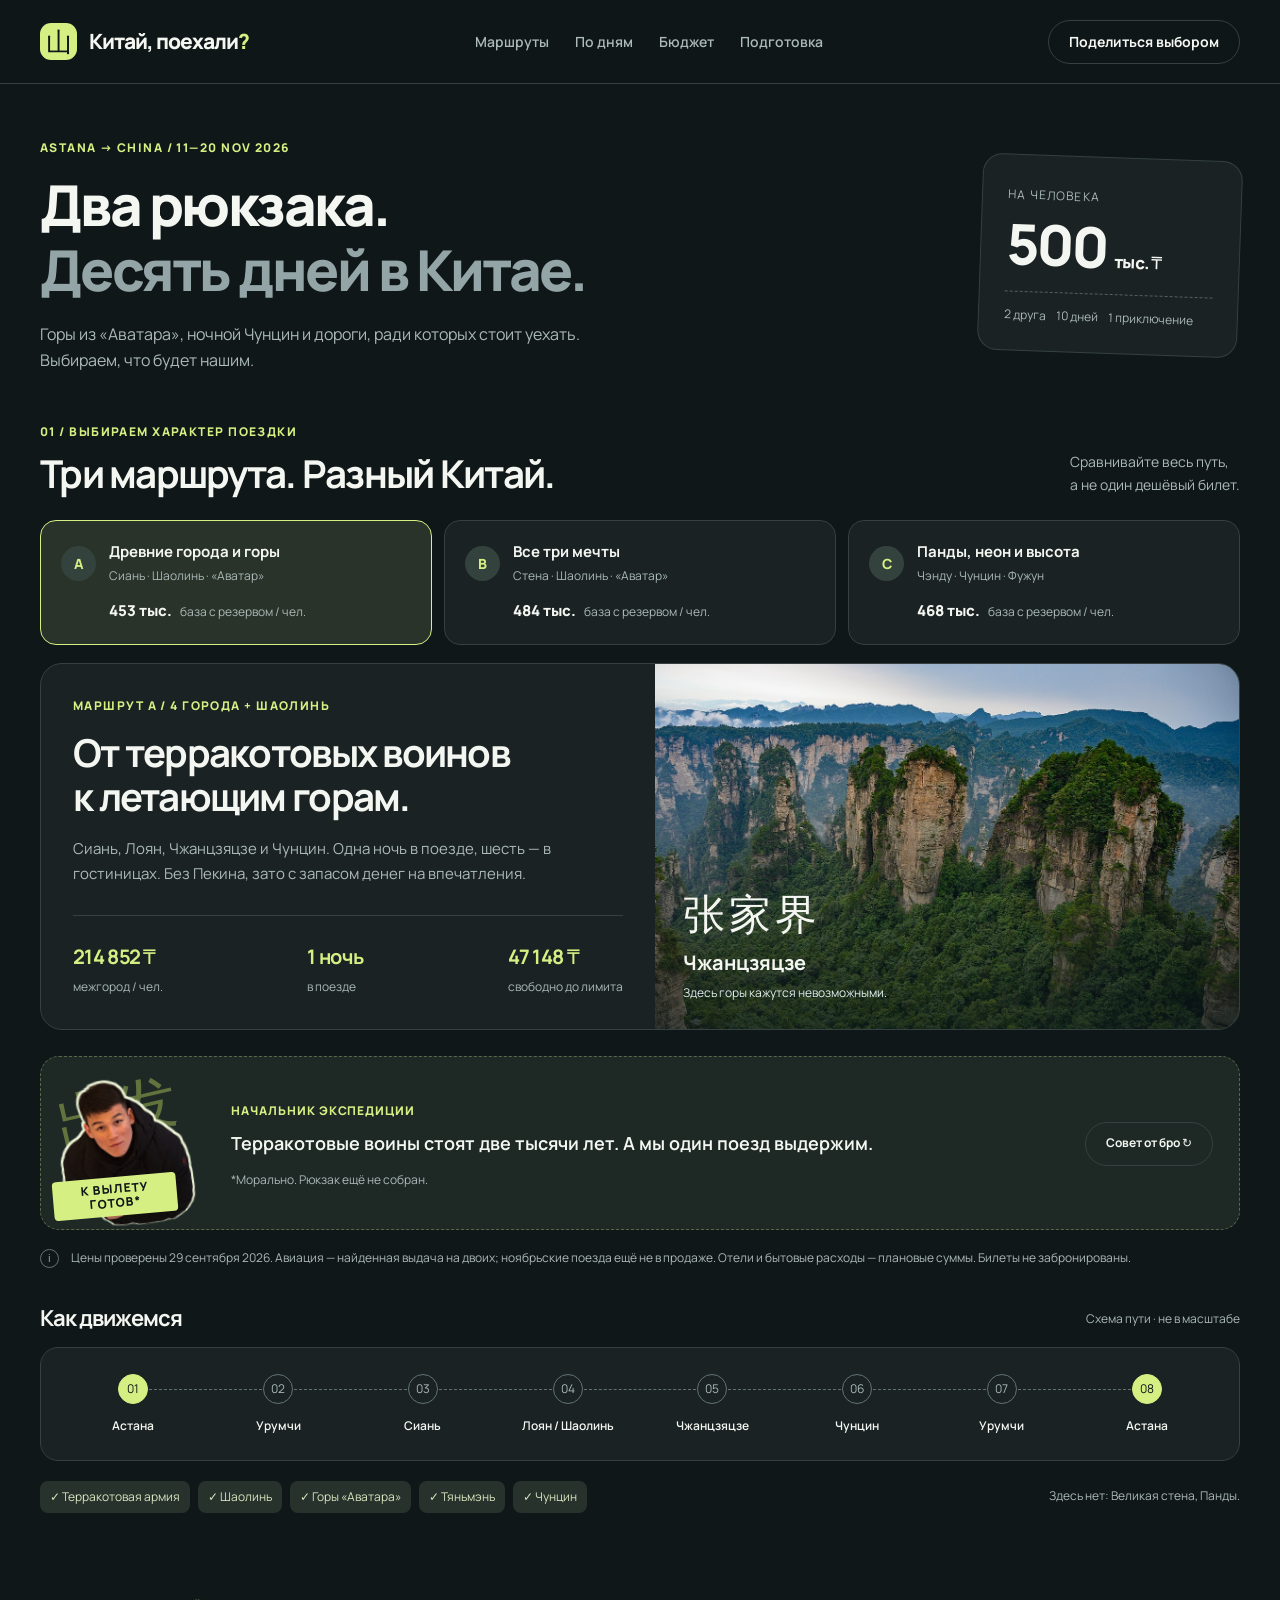
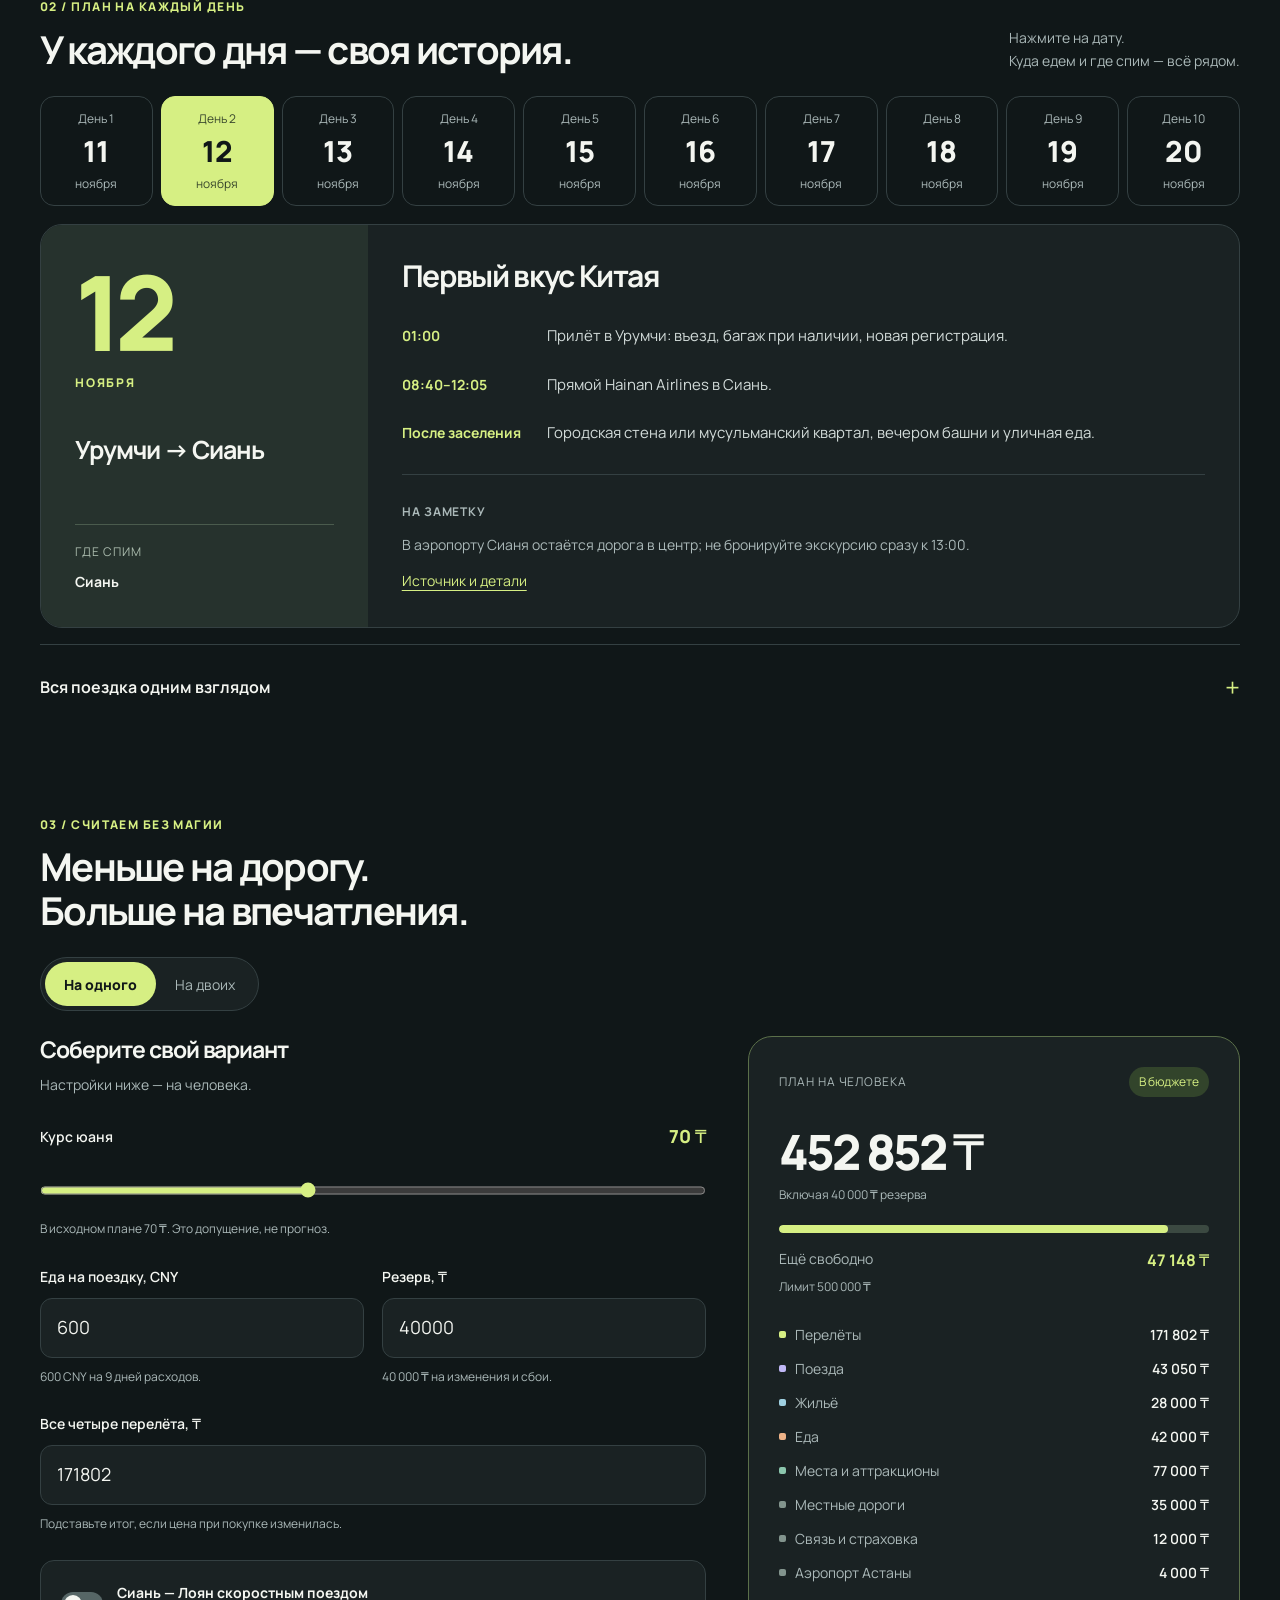
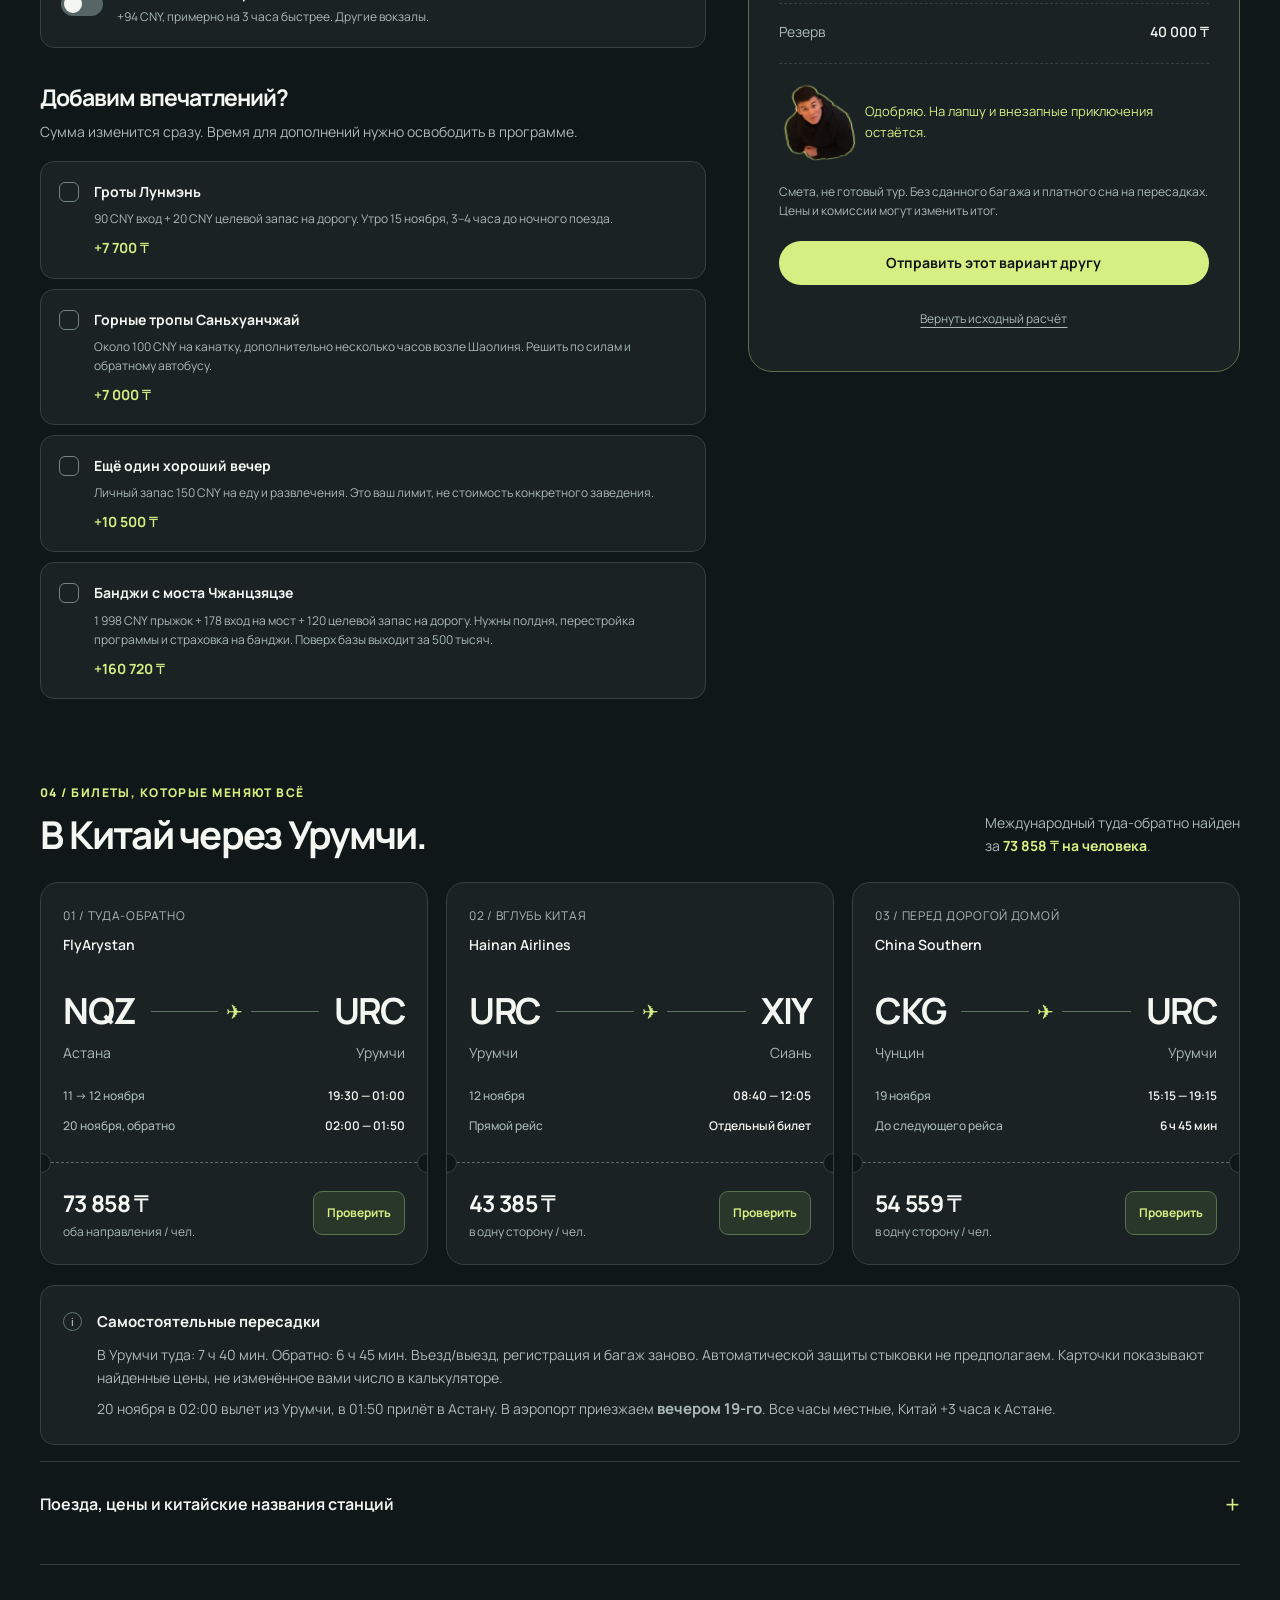
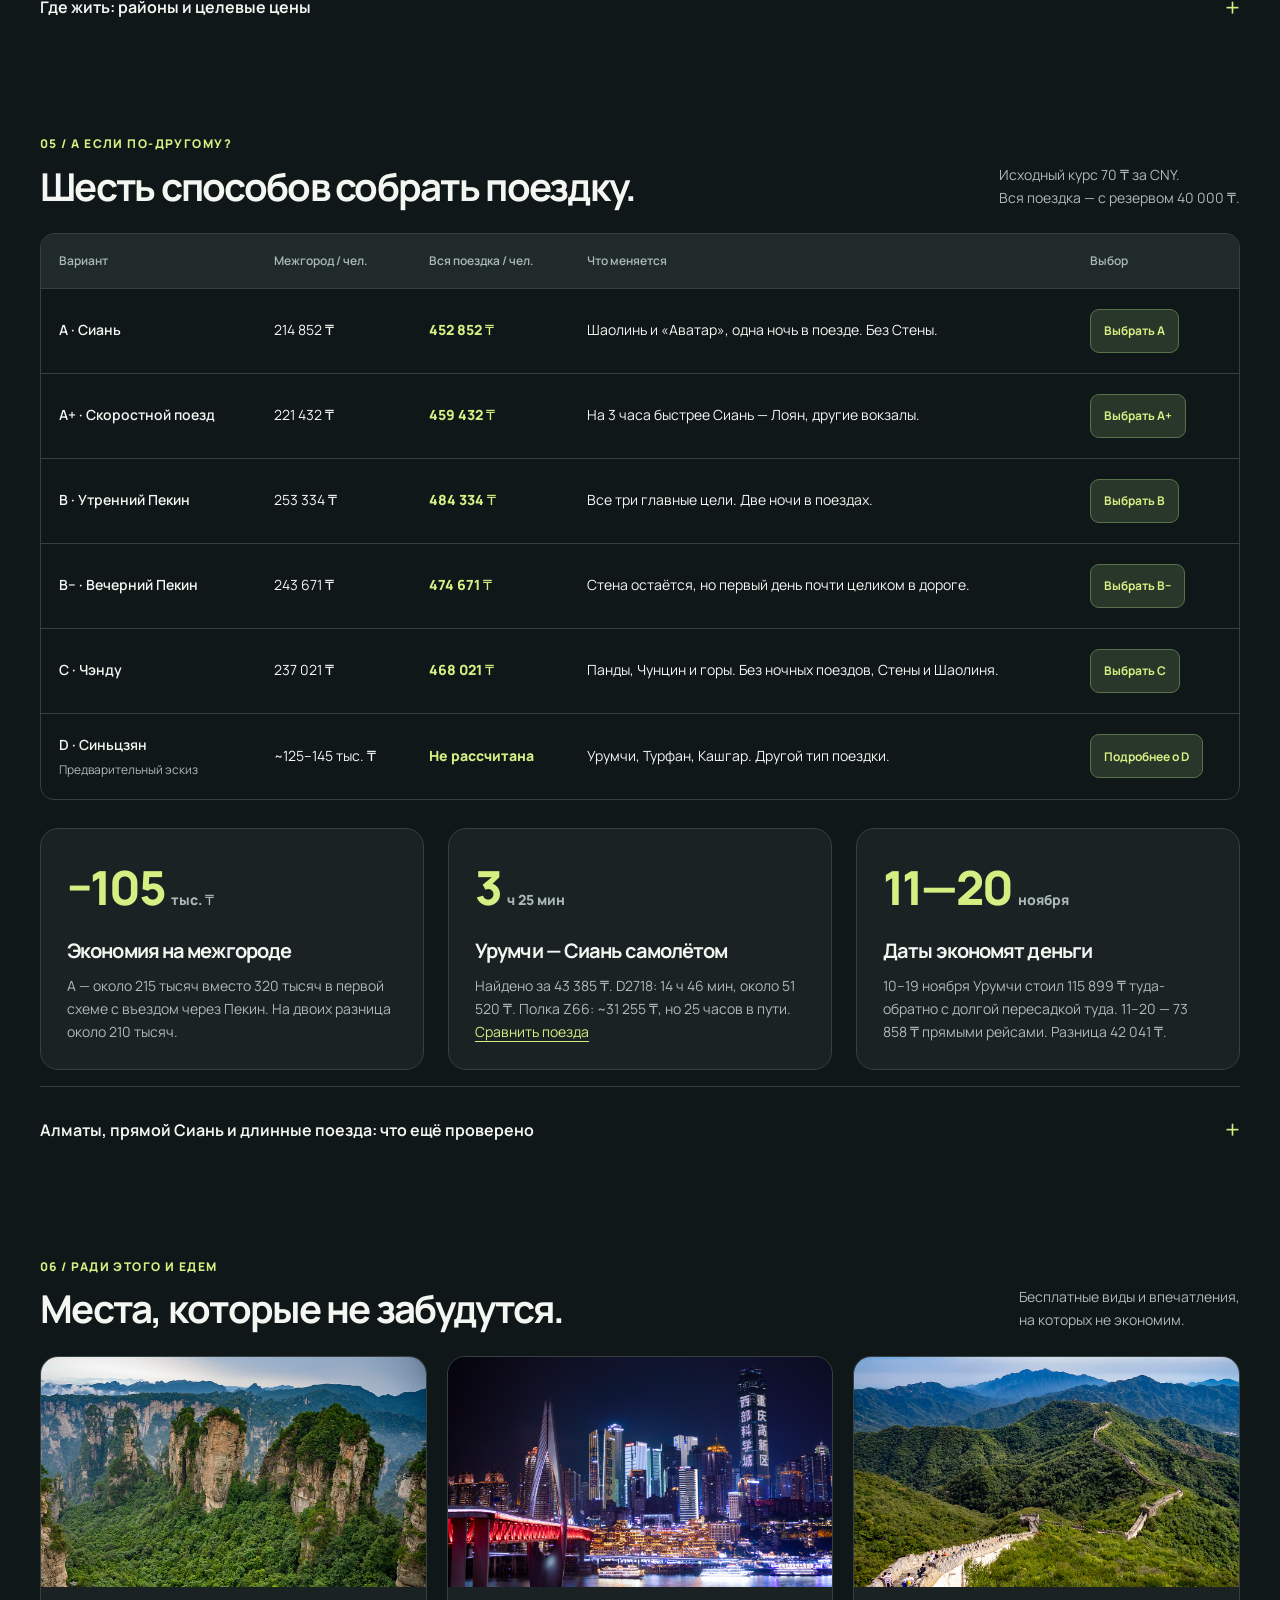
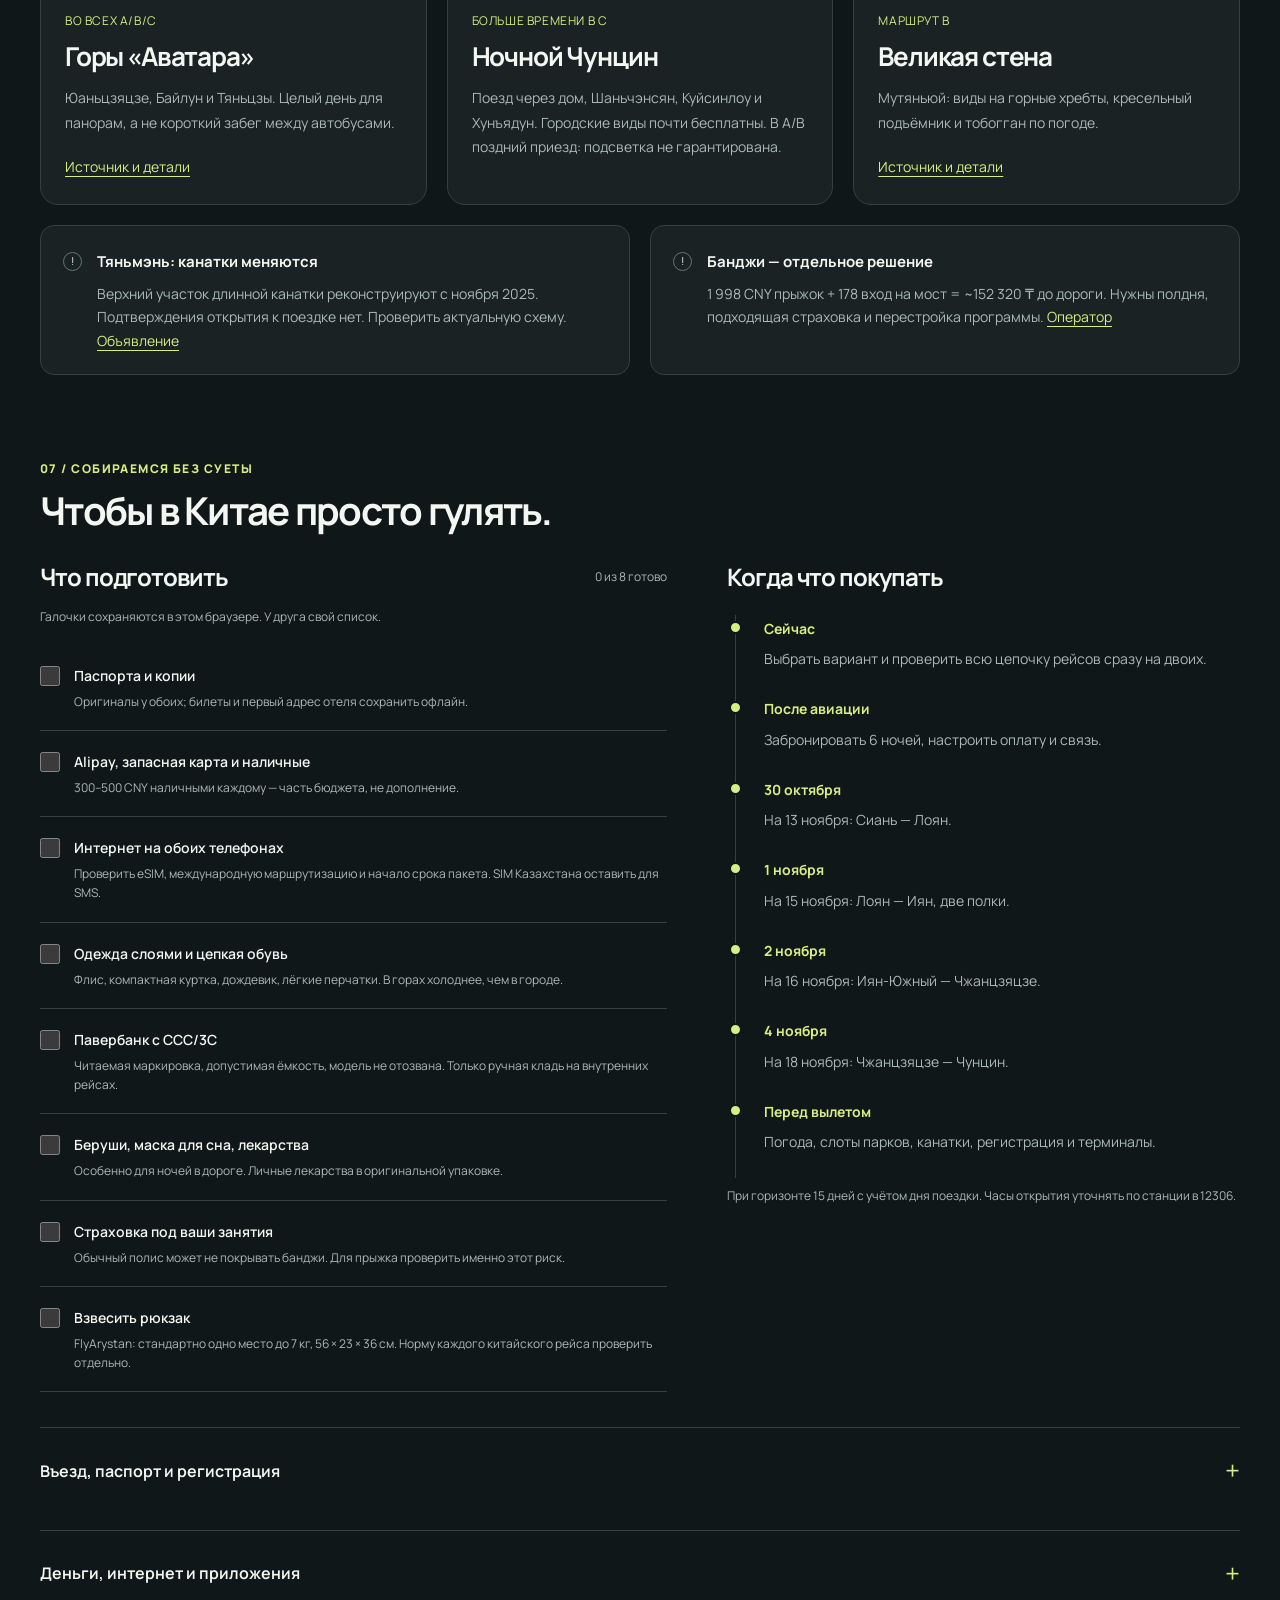
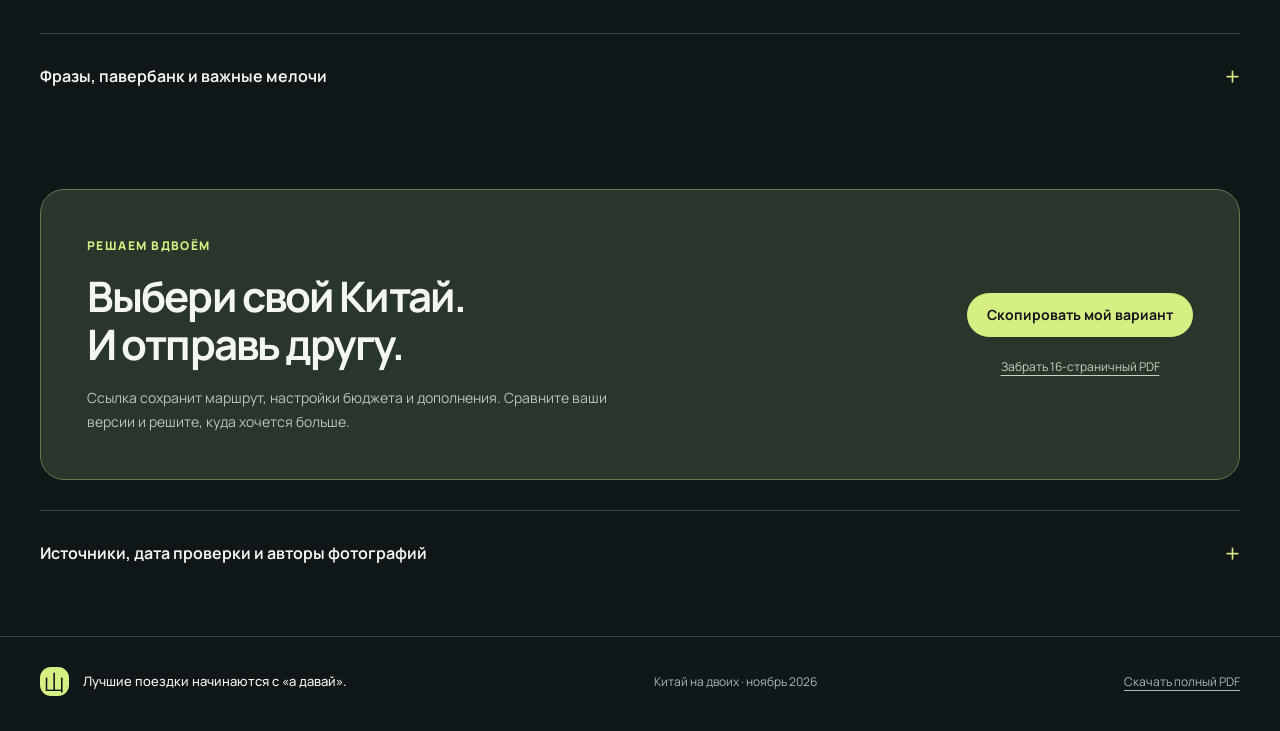
==== index.html @ c56372e2 "Build interactive China trip planner with budgets and travel companion" ====
<!doctype html>
<html lang="ru">
<head>
  <meta charset="UTF-8" />
  <meta name="viewport" content="width=device-width,initial-scale=1" />
  <meta name="theme-color" content="#101718" />
  <meta name="description" content="Китай на двоих из Астаны. Сравните маршруты на 11–20 ноября 2026: билеты, горы Аватара, Великая стена, Шаолинь, панды и честный бюджет." />
  <meta property="og:title" content="Китай, поехали? · 10 дней на двоих" />
  <meta property="og:description" content="Три маршрута, шесть способов сэкономить и один большой повод собрать рюкзак. Выбираем поездку вместе." />
  <meta property="og:type" content="website" />
  <link rel="icon" type="image/svg+xml" href="data:image/svg+xml,%3Csvg xmlns='http://www.w3.org/2000/svg' viewBox='0 0 64 64'%3E%3Crect width='64' height='64' rx='18' fill='%23101718'/%3E%3Cpath d='M12 47 27 18 36 34 42 24 54 47Z' fill='%23d6ef83'/%3E%3C/svg%3E" />
  <link rel="stylesheet" href="styles.css" />
  <title>Китай, поехали? · Наши 10 дней</title>
</head>
<body>
  <a href="#routes" class="skip-link">К выбору маршрута</a>
  <header class="topbar">
    <a class="brand" href="#top" aria-label="Китай, поехали — начало"><span class="brand-mark">山</span><span>Китай, поехали<span class="brand-dot">?</span></span></a>
    <nav aria-label="Разделы"><a href="#routes">Маршруты</a><a href="#days">По дням</a><a href="#budget">Бюджет</a><a href="#prepare">Подготовка</a></nav>
    <button class="button subtle" id="share-top" type="button">Поделиться выбором</button>
  </header>
  <main id="top">
    <section class="intro shell">
      <div><p class="eyebrow">ASTANA → CHINA / 11—20 NOV 2026</p><h1>Два рюкзака.<br/><span>Десять дней в Китае.</span></h1><p class="intro-copy">Горы из «Аватара», ночной Чунцин и дороги, ради которых стоит уехать. Выбираем, что будет нашим.</p></div>
      <div class="trip-stamp"><span>НА ЧЕЛОВЕКА</span><strong>500<span>тыс. ₸</span></strong><div><span>2 друга</span><span>10 дней</span><span>1 приключение</span></div></div>
    </section>
    <section class="shell routes-section" id="routes">
      <div class="section-heading"><div><p class="eyebrow">01 / ВЫБИРАЕМ ХАРАКТЕР ПОЕЗДКИ</p><h2>Три маршрута. Разный Китай.</h2></div><p>Сравнивайте весь путь,<br/>а не один дешёвый билет.</p></div>
      <div class="route-choices" role="group" aria-label="Выбор маршрута">
        <button class="route-choice selected" data-route="A" aria-pressed="true"><span class="route-letter">A</span><span class="route-label"><b>Древние города и горы</b><small>Сиань · Шаолинь · «Аватар»</small></span><span class="route-price">453 тыс.<small>база с резервом / чел.</small></span></button>
        <button class="route-choice" data-route="B" aria-pressed="false"><span class="route-letter">B</span><span class="route-label"><b>Все три мечты</b><small>Стена · Шаолинь · «Аватар»</small></span><span class="route-price">484 тыс.<small>база с резервом / чел.</small></span></button>
        <button class="route-choice" data-route="C" aria-pressed="false"><span class="route-letter">C</span><span class="route-label"><b>Панды, неон и высота</b><small>Чэнду · Чунцин · Фужун</small></span><span class="route-price">468 тыс.<small>база с резервом / чел.</small></span></button>
      </div>
      <div id="route-spotlight" class="route-spotlight"><div class="spotlight-copy"><p class="eyebrow">МАРШРУТ A / 4 ГОРОДА + ШАОЛИНЬ</p><h3>От терракотовых воинов<br/>к летающим горам.</h3><p>Сиань, Лоян, Чжанцзяцзе и Чунцин. Одна ночь в поезде, шесть — в гостиницах. Без Пекина, зато с запасом денег на впечатления.</p><div class="quick-stats"><span><b>215 тыс. ₸</b>весь межгород</span><span><b>1 ночь</b>в поезде</span><span><b>47 тыс. ₸</b>свободно до лимита</span></div></div><div class="spotlight-visual"><div class="photo-caption"><span>张家界</span><strong>Чжанцзяцзе</strong><small>Здесь горы кажутся невозможными.</small></div></div></div>
      <aside id="crew" class="expedition-crew" aria-label="Начальник экспедиции">
        <div class="crew-photo"><span class="crew-orbit" aria-hidden="true">出发</span><img src="assets/friend-sticker.png" alt="Наш друг — начальник экспедиции" width="1193" height="1293"><span class="crew-stamp">К ВЫЛЕТУ ГОТОВ*</span></div>
        <div class="crew-speech"><span class="crew-title">НАЧАЛЬНИК ЭКСПЕДИЦИИ</span><p id="crew-quote" aria-live="polite">Я просто спросил: «А давай в Китай?» Теперь у нас целая экспедиция.</p><span class="crew-footnote">*Морально. Рюкзак ещё не собран.</span></div>
        <button class="button subtle" id="crew-advice" type="button">Совет от бро ↻</button>
      </aside>
      <div class="source-note"><span class="note-symbol">i</span><p>Цены проверены 29 сентября 2026. Авиация — найденная выдача на двоих; ноябрьские поезда ещё не в продаже. Отели и бытовые расходы — плановые суммы. Билеты не забронированы.</p></div>
    </section>
    <div id="planner-content" class="shell"></div>
  </main>
  <footer class="shell footer"><div><span class="brand-mark">山</span><b>Лучшие поездки начинаются с «а давай».</b></div><p>Китай на двоих · ноябрь 2026</p><a href="assets/china-guide.pdf" download>Скачать полный PDF</a></footer>
  <div id="toast" class="toast" role="status" aria-live="polite"></div>
  <script type="module" src="app.js"></script>
</body>
</html>
---- styles.css ----
@import url('https://fonts.googleapis.com/css2?family=Manrope:wght@400;500;600;650;700;800&display=swap');
:root{--bg:#101718;--panel:#1a2223;--panel2:#202a2b;--line:#344042;--text:#f4f6f1;--muted:#abb9b9;--accent:#d6ef83;--purple:#c0b8f6;--blue:#9fd0e1;--orange:#eeb388;--red:#ffb2a6;--radius:22px;color-scheme:dark;font-family:Manrope,Arial,sans-serif;font-synthesis:none}
*{box-sizing:border-box}html{scroll-behavior:auto;scroll-padding-top:95px}body{margin:0;background:var(--bg);color:var(--text);font-size:16px;line-height:1.65}button,input,select{font:inherit}button,a{-webkit-tap-highlight-color:transparent}button{cursor:pointer}button:disabled{cursor:not-allowed}a{color:inherit;text-underline-offset:4px}button:focus-visible,a:focus-visible,input:focus-visible,summary:focus-visible{outline:3px solid var(--accent);outline-offset:5px}button{color:inherit}p,h1,h2,h3,h4{margin-top:0}h1,h2,h3,h4{line-height:1.15;letter-spacing:-.045em}h2{font-size:clamp(28px,3vw,42px);margin-bottom:0}h3{font-size:30px}h4{font-size:20px}p{margin-bottom:18px}.shell{max-width:1280px;margin:0 auto;padding-left:40px;padding-right:40px}.topbar{height:84px;position:sticky;top:0;z-index:20;border-bottom:1px solid var(--line);background:#101718eb;backdrop-filter:blur(20px);display:flex;align-items:center;justify-content:space-between;padding:0 40px;gap:24px}.brand{display:flex;align-items:center;gap:12px;font-size:21px;font-weight:800;letter-spacing:-1px;text-decoration:none;white-space:nowrap}.brand-mark{height:37px;width:37px;display:inline-flex;align-items:center;justify-content:center;background:var(--accent);border-radius:11px;color:var(--bg);font-size:26px;font-weight:700}.brand-dot{color:var(--accent)}.topbar nav{display:flex;gap:26px;font-size:14px;font-weight:600}.topbar nav a{text-decoration:none;color:var(--muted)}.topbar nav a:hover{color:var(--accent)}.button{display:inline-flex;align-items:center;justify-content:center;border:0;border-radius:99px;padding:11px 20px;font-weight:700;font-size:14px;line-height:1.4;background:var(--accent);color:var(--bg);text-decoration:none;min-height:44px;gap:8px}.button.subtle{border:1px solid var(--line);background:transparent;color:var(--text)}.button:hover{filter:brightness(1.1)}.button.subtle:hover{border-color:var(--muted)}.intro{display:flex;justify-content:space-between;gap:40px;align-items:center;padding-top:54px;padding-bottom:48px}.eyebrow{font-size:12px;font-weight:800;letter-spacing:.12em;line-height:1.7;color:var(--accent);margin-bottom:15px}h1{font-size:clamp(36px,4.4vw,59px);margin-bottom:18px;font-weight:800}h1 span{color:#94a5a7}.intro-copy{max-width:600px;color:var(--muted);margin-bottom:0;font-size:16px}.trip-stamp{width:260px;flex-shrink:0;padding:25px;border:1px solid var(--line);border-radius:20px;transform:rotate(2deg);background:var(--panel)}.trip-stamp>span{font-size:12px;letter-spacing:.1em;color:var(--muted)}.trip-stamp strong{font-size:56px;font-weight:800;display:block;line-height:1.35;letter-spacing:-3px}.trip-stamp strong span{font-size:17px;letter-spacing:-.5px;margin-left:8px}.trip-stamp>div{border-top:1px dashed #536062;display:flex;gap:10px;padding-top:13px;margin-top:9px;flex-wrap:wrap;font-size:12px;color:var(--muted)}.section-heading{display:flex;justify-content:space-between;align-items:end;gap:25px;margin-bottom:24px}.section-heading>p{color:var(--muted);font-size:14px;max-width:370px;margin-bottom:0}.section-heading .eyebrow{margin-bottom:10px}.route-choices{display:grid;grid-template-columns:repeat(3,1fr);gap:12px;margin-bottom:18px}.route-choice{padding:20px;background:var(--panel);border:1px solid var(--line);border-radius:16px;display:flex;align-items:center;gap:13px;text-align:left;transition:border-color .2s,background .2s,transform .2s}.route-choice:hover{border-color:#839c7a;transform:translateY(-2px)}.route-choice.selected{border-color:var(--accent);background:#293329}.route-letter{display:flex;height:35px;width:35px;justify-content:center;align-items:center;border-radius:50%;background:#34423d;color:var(--accent);font-size:14px;font-weight:800;flex-shrink:0}.route-label{flex:1;min-width:0}.route-label b{font-size:14px;display:block;line-height:1.4}.route-label small{font-size:12px;display:block;color:var(--muted);margin-top:4px}.route-price{font-size:15px;font-weight:800;white-space:nowrap}.route-price small{display:block;color:var(--muted);font-weight:400;font-size:10px;letter-spacing:0}.route-spotlight{display:grid;grid-template-columns:1.05fr 1fr;border:1px solid var(--line);border-radius:var(--radius);overflow:hidden;background:var(--panel)}.spotlight-copy{padding:32px}.spotlight-copy h3{font-size:clamp(27px,3vw,40px);margin-bottom:18px}.spotlight-copy>p:not(.eyebrow){color:var(--muted);max-width:570px;font-size:15px}.quick-stats{display:flex;justify-content:space-between;gap:16px;border-top:1px solid var(--line);padding-top:24px;margin-top:28px}.quick-stats span{font-size:12px;color:var(--muted)}.quick-stats b{font-size:20px;display:block;letter-spacing:-.7px;margin-bottom:4px;color:var(--accent)}.spotlight-visual{min-height:300px;position:relative;background:linear-gradient(125deg,#3a5555,#405450)}.spotlight-visual img{width:100%;height:100%;position:absolute;object-fit:cover}.spotlight-visual:after{content:"";position:absolute;inset:0;background:linear-gradient(0deg,#0d191bbd,transparent 80%)}.photo-caption{position:absolute;bottom:26px;left:28px;z-index:1;display:flex;flex-direction:column}.photo-caption>span{font-family:serif;font-size:42px;line-height:1.1;letter-spacing:.1em}.photo-caption strong{margin-top:8px;font-size:20px}.photo-caption small{color:#e1eeed;font-size:12px;margin-top:4px}.source-note{display:flex;gap:12px;align-items:flex-start;margin:18px 0 0;color:var(--muted);font-size:12px;line-height:1.65}.source-note p{margin:0}.note-symbol{border:1px solid #617575;border-radius:50%;height:19px;width:19px;display:flex;justify-content:center;align-items:center;flex-shrink:0;font-size:11px;margin-top:1px}.footer{margin-top:70px;padding-top:30px;padding-bottom:35px;border-top:1px solid var(--line);display:flex;align-items:center;gap:20px;justify-content:space-between;font-size:12px;color:var(--muted)}.footer>div{display:flex;align-items:center;gap:14px}.footer .brand-mark{width:29px;height:29px;font-size:21px}.footer p{margin:0}.footer b{font-size:13px;font-weight:500;color:var(--text)}.skip-link{position:absolute;top:-100px;left:15px;z-index:100;padding:10px 20px;background:var(--accent);color:var(--bg)}.skip-link:focus{top:12px}.toast{position:fixed;left:50%;bottom:24px;transform:translate(-50%,20px);background:var(--accent);color:var(--bg);padding:13px 23px;border-radius:14px;font-size:14px;z-index:80;opacity:0;pointer-events:none;transition:.2s}.toast.visible{opacity:1;transform:translate(-50%,0)}
@media(min-width:1200px){.route-choice{flex-wrap:wrap}.route-label{min-width:200px}.route-price{margin-left:48px;display:flex;gap:8px;align-items:baseline}.route-price small{font-size:12px}}@media(max-width:1100px){.topbar{padding:0 24px}.topbar nav{gap:18px}.shell{padding-left:24px;padding-right:24px}.route-choices{grid-template-columns:1fr}.route-price small{font-size:12px}.trip-stamp{width:230px}.intro{padding-top:40px}.spotlight-copy{padding:26px}.quick-stats{flex-wrap:wrap}.quick-stats b{font-size:19px}}
@media(max-width:720px){.topbar{height:68px;padding:0 18px}.brand{font-size:19px;gap:9px}.brand-mark{height:31px;width:31px;font-size:23px}.topbar nav{display:none}.topbar>.button{font-size:12px;padding:10px 12px}.shell{padding-left:18px;padding-right:18px}.intro{padding-top:30px;padding-bottom:30px;gap:20px;display:block}.intro h1{font-size:39px}.intro-copy{font-size:15px}.trip-stamp{transform:none;width:100%;padding:14px 18px;margin-top:22px;display:flex;align-items:center;justify-content:space-between;gap:10px}.trip-stamp>span{max-width:68px;font-size:10px}.trip-stamp strong{font-size:32px;letter-spacing:-1.5px;white-space:nowrap}.trip-stamp strong span{font-size:14px}.trip-stamp>div{border:none;padding:0;margin:0;flex-direction:column;font-size:11px;line-height:1.3;gap:3px}.section-heading{display:block}.section-heading>p{margin-top:12px}.section-heading h2{font-size:30px}.route-choice{padding:16px 14px;gap:10px}.route-label b{font-size:14px}.route-label small{font-size:11px}.route-price{font-size:14px}.route-price small{font-size:10px}.route-spotlight{grid-template-columns:1fr}.spotlight-copy{padding:24px}.spotlight-visual{min-height:270px;order:-1}.quick-stats{gap:12px}.quick-stats b{font-size:19px}.quick-stats span{font-size:11px}.footer{display:block}.footer>div{margin-bottom:18px}.footer p{margin-bottom:14px}.source-note{font-size:12px}.eyebrow{font-size:11px}.toast{width:calc(100% - 36px);text-align:center}}
@media(prefers-reduced-motion:reduce){*,*:before,*:after{scroll-behavior:auto!important;transition:none!important;animation:none!important}}
.block{margin-top:84px;scroll-margin-top:100px}.minor-heading{display:flex;align-items:center;justify-content:space-between;gap:16px;margin-bottom:16px}.minor-heading h3{font-size:22px;margin:0}.meta,.input-help{font-size:12px;line-height:1.65;color:var(--muted)}.muted{color:var(--muted)}.accent{color:var(--accent)}.text-link{color:var(--accent);font-size:14px}.negative{color:var(--red)!important}.journey-section{margin-top:38px}.journey{display:grid;grid-template-columns:repeat(8,minmax(0,1fr));gap:0;padding:26px 20px;background:var(--panel);border:1px solid var(--line);border-radius:18px}.journey-stop{position:relative;display:flex;flex-direction:column;gap:13px;align-items:center;text-align:center;z-index:1}.journey-stop>span{display:flex;height:30px;width:30px;justify-content:center;align-items:center;border:1px solid #627378;border-radius:50%;background:var(--panel);font-size:12px;color:var(--muted)}.journey-stop:not(:last-child):after{content:"";position:absolute;left:calc(50% + 16px);right:calc(-50% + 16px);height:1px;border-top:1px dashed #5f7375;top:15px;z-index:-1}.journey-stop b{font-size:12px;font-weight:600;line-height:1.45;max-width:120px}.journey-stop.endpoint>span{background:var(--accent);color:var(--bg);border-color:var(--accent)}.inclusions{display:flex;align-items:start;justify-content:space-between;gap:24px;margin-top:20px}.inclusions>div{display:flex;flex-wrap:wrap;gap:8px}.included{padding:6px 10px;background:#26322b;color:#d8e5c0;font-size:12px;border-radius:8px}.inclusions p{color:var(--muted);font-size:12px;margin:5px 0 0;text-align:right;max-width:220px}.day-tabs{display:grid;grid-template-columns:repeat(10,1fr);gap:8px;margin-bottom:18px}.day-tab{border:1px solid var(--line);background:transparent;border-radius:14px;padding:12px 5px;text-align:center;min-width:0}.day-tab span,.day-tab small{display:block;color:var(--muted);font-size:12px}.day-tab b{font-size:29px;font-weight:800;line-height:1.55}.day-tab:hover{background:var(--panel)}.day-tab.active{background:var(--accent);color:var(--bg);border-color:var(--accent)}.day-tab.active span,.day-tab.active small{color:#3a482d}.day-panel{display:grid;grid-template-columns:.75fr 2fr;background:var(--panel);border:1px solid var(--line);border-radius:var(--radius);overflow:hidden}.day-heading{padding:34px;background:#26322d;display:flex;flex-direction:column;justify-content:space-between;align-items:start}.day-big{font-size:104px;line-height:1;font-weight:800;color:var(--accent);letter-spacing:-7px}.day-big small{font-size:12px;letter-spacing:.15em;display:block;margin-top:14px}.day-city{font-size:25px;line-height:1.25;letter-spacing:-1px;margin:30px 0 45px;max-width:230px;font-weight:700}.night-label{border-top:1px solid #4a5b4d;padding-top:17px;width:100%}.night-label span{display:block;font-size:12px;letter-spacing:.08em;color:#a9baac}.night-label b{font-size:14px;display:block;margin-top:8px}.day-story{padding:34px}.day-story h3{font-size:30px;margin-bottom:30px}.day-steps>div{display:grid;grid-template-columns:125px 1fr;gap:20px;position:relative;padding-bottom:24px}.day-steps>div:last-child{padding-bottom:0}.day-steps>div>span{font-size:14px;font-weight:700;color:var(--accent)}.day-steps p{font-size:15px;margin-bottom:0;color:#d2dbd9}.day-tip{border-top:1px solid var(--line);margin-top:28px;padding-top:22px}.day-tip>b{font-size:12px;text-transform:uppercase;letter-spacing:.08em;color:var(--muted)}.day-tip p{font-size:14px;color:var(--muted);margin:10px 0}.accordion{border-top:1px solid var(--line);margin-top:16px}.accordion>summary{list-style:none;cursor:pointer;font-size:16px;font-weight:650;display:flex;align-items:center;justify-content:space-between;gap:24px;padding:24px 0;line-height:1.45}.accordion>summary::-webkit-details-marker{display:none}.plus{font-size:26px;color:var(--accent);font-weight:400}.accordion[open]>summary .plus{transform:rotate(45deg)}.accordion .details-body{padding:4px 0 24px;color:var(--muted);font-size:14px}.details-body p{font-size:14px}.details-body b{color:var(--text)}.details-body h4{margin-top:22px;color:var(--text)}.compact-day{display:grid;grid-template-columns:75px 1fr 170px;gap:22px;width:100%;text-align:left;background:transparent;border:0;border-top:1px solid var(--line);padding:18px 12px;font-size:14px}.compact-day:hover{background:var(--panel)}.compact-day>span{color:var(--accent)}.compact-day>b{font-weight:600}.compact-day>small{font-size:12px;color:var(--muted);text-align:right}.segmented{display:flex;width:max-content;border:1px solid var(--line);background:var(--panel);border-radius:99px;padding:4px;margin-bottom:25px}.segmented button{border:none;background:transparent;color:var(--muted);font-size:14px;padding:10px 19px;border-radius:99px;min-height:44px}.segmented button.active{color:var(--bg);background:var(--accent);font-weight:800}.budget-layout{display:grid;grid-template-columns:1.15fr .85fr;gap:42px;align-items:start}.budget-editor h3{font-size:23px;margin-bottom:10px}.budget-editor>.muted,.budget-editor .muted{font-size:14px}.control-group{margin:26px 0}.control-group label,.control-pair label{display:flex;justify-content:space-between;align-items:center;font-size:14px;font-weight:600;margin-bottom:10px;gap:10px}.control-group output{color:var(--accent);font-weight:800;font-size:18px}.control-group input[type=range]{width:100%;accent-color:var(--accent);margin:16px 0 0;height:25px;cursor:pointer}.control-group input[type=number],.control-pair input[type=number]{display:block;width:100%;background:var(--panel);border:1px solid var(--line);color:var(--text);border-radius:12px;padding:14px 16px;font-size:18px;min-height:52px}.control-pair{display:grid;grid-template-columns:1fr 1fr;gap:18px}.input-help{margin:9px 0 0}.switch-option{display:flex;align-items:center;gap:14px;padding:20px;background:var(--panel);border:1px solid var(--line);border-radius:14px;position:relative;cursor:pointer}.switch-option input{position:absolute;opacity:0;width:40px;height:24px;left:20px;top:25px}.switch-art{height:24px;width:42px;background:#566666;border-radius:20px;flex-shrink:0;position:relative}.switch-art:before{content:"";width:18px;height:18px;position:absolute;top:3px;left:3px;background:var(--text);border-radius:50%;transition:transform .2s}.switch-option input:checked+.switch-art{background:var(--accent)}.switch-option input:checked+.switch-art:before{transform:translateX(18px);background:var(--bg)}.switch-option input:focus-visible+.switch-art{outline:3px solid var(--accent);outline-offset:4px}.switch-option b{font-size:14px;display:block}.switch-option small{font-size:12px;color:var(--muted);display:block;margin-top:4px;line-height:1.55}.quiet-note{border-left:2px solid var(--accent);padding:10px 18px;color:var(--muted);font-size:14px;background:var(--panel)}.extras-heading{margin-top:36px}.extras-heading p{font-size:14px;color:var(--muted)}.extras{display:grid;gap:10px}.extra-option{position:relative;display:grid;grid-template-columns:22px 1fr;gap:8px 13px;border:1px solid var(--line);background:var(--panel);border-radius:14px;padding:18px;cursor:pointer}.extra-option input{position:absolute;opacity:0;height:22px;width:22px;top:18px;left:18px}.extra-check{height:20px;width:20px;border:1px solid #748583;border-radius:6px;display:flex;align-items:center;justify-content:center;font-size:14px;flex-shrink:0;margin-top:2px}.extra-option.checked{border-color:#8da659}.extra-option.checked .extra-check{background:var(--accent);border-color:var(--accent);color:var(--bg)}.extra-option.checked .extra-check:after{content:'✓';font-weight:800}.extra-option input:focus-visible+.extra-check{outline:3px solid var(--accent);outline-offset:4px}.extra-option b{font-size:14px;display:block}.extra-option small{font-size:12px;color:var(--muted);display:block;margin-top:6px;line-height:1.6}.extra-option>strong{grid-column:2;font-size:14px;color:var(--accent)}.budget-result{padding:30px;background:var(--panel);border:1px solid #5b704a;border-radius:24px;position:sticky;top:105px}.budget-result-top{display:flex;align-items:center;justify-content:space-between;gap:12px}.budget-result-top>span:first-child{font-size:12px;letter-spacing:.08em;color:var(--muted)}.budget-badge{font-size:12px;border-radius:99px;padding:5px 10px;background:#32442b;color:var(--accent);white-space:nowrap}.budget-badge.over{background:#4f2c27;color:var(--red)}.budget-total{font-size:clamp(32px,3.8vw,51px);letter-spacing:-2.5px;line-height:1.35;font-weight:800;margin-top:22px;white-space:nowrap}.budget-result>p{font-size:12px;color:var(--muted);margin-bottom:20px}.budget-meter{height:8px;border-radius:8px;background:#3b4941;overflow:hidden}.budget-meter>span{display:block;height:100%;background:var(--accent);border-radius:8px;transition:width .25s}.budget-meter>span.over{background:var(--red)}.budget-left{display:grid;grid-template-columns:1fr auto;gap:4px;margin:14px 0 26px}.budget-left>span{font-size:14px;color:var(--muted)}.budget-left>b{font-size:16px;color:var(--accent)}.budget-left>small{font-size:12px;color:var(--muted);grid-column:1/3}.budget-breakdown>div{display:flex;justify-content:space-between;align-items:center;gap:15px;margin:11px 0;font-size:14px}.budget-breakdown>div>span{display:flex;align-items:center;gap:9px;color:var(--muted)}.budget-breakdown b{font-weight:600;white-space:nowrap}.dot{height:7px;width:7px;flex-shrink:0;background:#82948d;border-radius:2px}.dot.lime{background:var(--accent)}.dot.purple{background:var(--purple)}.dot.blue{background:var(--blue)}.dot.orange{background:var(--orange)}.dot.mint{background:#8bc6ad}.reserve-line{border-top:1px dashed var(--line);padding-top:16px!important;margin-top:18px!important}.budget-disclaimer{line-height:1.65;margin-top:20px}.wide{width:100%}.reset-button{display:block;margin:12px auto 0;border:0;background:none;color:var(--muted);font-size:12px;padding:10px;min-height:44px;text-decoration:underline;text-underline-offset:4px}.flight-grid{display:grid;grid-template-columns:repeat(3,1fr);gap:18px}.flight-card{border:1px solid var(--line);border-radius:18px;background:var(--panel);overflow:hidden}.ticket-top{padding:23px 22px 0;display:flex;flex-direction:column;gap:8px}.ticket-top>span{font-size:12px;letter-spacing:.06em;color:var(--muted)}.ticket-top>b{font-size:14px;font-weight:600}.airport-pair{display:flex;align-items:center;justify-content:space-between;padding:25px 22px 0;gap:15px}.airport-pair>strong{font-size:36px;letter-spacing:-1.5px}.flight-line{display:flex;align-items:center;flex:1;justify-content:center;color:var(--accent);gap:8px;font-size:20px}.flight-line:before,.flight-line:after{content:'';flex:1;height:1px;background:#5c7060}.flight-cities{display:flex;justify-content:space-between;margin:0 22px 22px;color:var(--muted);font-size:14px}.flight-times{padding:0 22px 16px}.flight-times>p{display:flex;justify-content:space-between;gap:10px;font-size:12px;margin:10px 0}.flight-times b{font-weight:500;color:var(--muted)}.flight-times span{font-weight:600}.ticket-bottom{padding:22px;border-top:1px dashed #5b6b65;display:flex;justify-content:space-between;align-items:center;gap:10px;position:relative}.ticket-bottom:before,.ticket-bottom:after{content:'';width:18px;height:18px;border:1px solid var(--line);background:var(--bg);border-radius:50%;position:absolute;top:-10px}.ticket-bottom:before{left:-10px}.ticket-bottom:after{right:-10px}.ticket-bottom strong{font-size:23px;letter-spacing:-.7px}.ticket-bottom small{font-size:12px;color:var(--muted);display:block}.table-button{display:inline-flex;align-items:center;justify-content:center;min-height:44px;padding:9px 13px;border:1px solid #58724b;border-radius:9px;background:#29372a;color:var(--accent);font-weight:700;font-size:12px;text-decoration:none;white-space:nowrap}.table-button:hover{background:#35462f}.travel-note{display:flex;gap:15px;background:var(--panel);border:1px solid var(--line);padding:22px;border-radius:14px;margin-top:20px}.travel-note b{font-size:15px}.travel-note p{font-size:14px;color:var(--muted);margin:8px 0 0}.travel-note .note-symbol{margin-top:4px}.table-scroll,.comparison-scroll{overflow:auto;border:1px solid var(--line);border-radius:14px;margin:16px 0 22px}.data-table{border-collapse:collapse;width:100%;min-width:750px;text-align:left}.data-table th{font-size:12px;font-weight:600;color:var(--muted);padding:17px 18px;background:var(--panel2)}.data-table td{font-size:14px;padding:20px 18px;border-top:1px solid var(--line);vertical-align:middle;line-height:1.6}.data-table td small{display:block;font-size:12px;color:var(--muted);margin-top:4px}.data-table tr:hover td{background:#1b2622}.data-table td .text-link{font-size:12px}.data-table td b{font-weight:600}.comparison-scroll .data-table{min-width:1040px}.comparison-scroll .data-table td:nth-child(2),.comparison-scroll .data-table td:nth-child(3){white-space:nowrap}.comparison-scroll .data-table td:nth-child(3){color:var(--accent);font-weight:800}.important-note{border-left:2px solid var(--orange);padding:12px 18px;background:var(--panel);font-size:14px;color:var(--muted)}.chinese{font-family:Manrope,'PingFang SC','Noto Sans SC',sans-serif;line-height:1.8}.insight-grid{display:grid;grid-template-columns:repeat(3,1fr);gap:24px;margin-top:28px}.insight{padding:26px;border:1px solid var(--line);border-radius:18px;background:var(--panel)}.insight-number{display:block;color:var(--accent);font-size:47px;font-weight:800;line-height:1.4;letter-spacing:-2px;margin-bottom:18px}.insight-number>span{font-size:14px;letter-spacing:0;margin-left:6px;color:var(--muted)}.insight h3{font-size:20px;margin-bottom:12px}.insight p{font-size:14px;color:var(--muted);margin:0}.place-gallery{display:grid;grid-template-columns:repeat(3,1fr);gap:20px}.place-card{border-radius:18px;overflow:hidden;border:1px solid var(--line);background:var(--panel)}.place-card img{width:100%;height:230px;object-fit:cover;display:block;transition:transform .5s}.place-card:hover img{transform:scale(1.02)}.place-card>div{padding:24px}.place-tag{font-size:12px;letter-spacing:.05em;color:var(--accent);display:block;margin-bottom:12px}.place-card h3{font-size:26px;margin-bottom:14px}.place-card p{font-size:14px;color:var(--muted);line-height:1.75}.two-notes{display:grid;grid-template-columns:1fr 1fr;gap:20px}.prepare-grid{display:grid;grid-template-columns:1.1fr .9fr;gap:60px;margin-top:30px}.prepare-grid h3{font-size:24px}.packing-item{display:flex;align-items:start;gap:14px;padding:19px 0;border-bottom:1px solid var(--line);cursor:pointer}.packing-item input{accent-color:var(--accent);width:20px;height:20px;flex-shrink:0;margin:2px 0 0}.packing-item b{font-size:14px;display:block;font-weight:600}.packing-item small{font-size:12px;display:block;color:var(--muted);margin-top:5px;line-height:1.6}.packing-item:has(input:checked) b{color:var(--accent)}.calendar>div{position:relative;margin-left:8px;padding:0 0 25px 28px;border-left:1px solid var(--line)}.calendar>div:before{content:'';height:9px;width:9px;border:2px solid var(--bg);border-radius:50%;background:var(--accent);position:absolute;left:-7px;top:6px}.calendar>div>span{color:var(--accent);font-size:14px;font-weight:700}.calendar p{color:var(--muted);font-size:14px;margin:6px 0 0}.calendar .input-help{font-size:12px;margin-top:8px}.practical-grid{margin-top:35px}.final-card{display:flex;justify-content:space-between;align-items:center;gap:40px;padding:46px;border:1px solid #63794c;border-radius:24px;background:#29362b;margin:70px 0 30px}.final-card h2{font-size:42px}.final-card p:not(.eyebrow){max-width:540px;color:#b9c8ba;font-size:14px;margin:18px 0 0}.final-card>div:last-child{flex-shrink:0}.pdf-link{display:block;text-align:center;font-size:12px;color:#c4d4bf;margin-top:20px}.source-links{display:flex;gap:14px 20px;flex-wrap:wrap;margin:24px 0}.source-links a{font-size:14px}.credit{font-size:12px!important}.credit a{font-size:12px}.footer{margin-top:40px}dialog{border:1px solid #566b54;border-radius:24px;background:var(--panel);color:var(--text);padding:38px;max-width:660px;width:calc(100% - 32px);max-height:90vh;overflow:auto}dialog::backdrop{background:#050b0de8;backdrop-filter:blur(7px)}dialog h2{font-size:38px;margin-bottom:20px}dialog p{font-size:15px;color:var(--muted)}.dialog-close{position:absolute;right:16px;top:12px;background:none;border:none;font-size:32px;color:var(--muted);width:44px;height:44px}.regional-days{padding-left:22px;color:var(--muted);font-size:14px}.regional-days li{margin-bottom:12px}.regional-days b{color:var(--text)}.share-dialog input{width:100%;padding:14px;border:1px solid var(--line);border-radius:12px;background:var(--bg);color:var(--text);margin-bottom:25px}.route-price small{font-size:12px}.route-label small{font-size:12px}.trip-stamp>span{font-size:12px}.trip-stamp>div{font-size:12px}.route-choices .route-label b{font-size:15px}.route-choice{min-height:115px}
@media(max-width:1100px){.route-choice{min-height:80px}.budget-layout{gap:25px}.budget-result{padding:23px}.budget-total{font-size:39px}.day-heading{padding:25px}.day-story{padding:26px}.day-story h3{font-size:27px}.day-steps>div{grid-template-columns:115px 1fr;gap:14px}.flight-grid{gap:12px}.ticket-top,.ticket-bottom{padding-left:16px;padding-right:16px}.airport-pair{padding-left:16px;padding-right:16px}.flight-times{padding-left:16px;padding-right:16px}.flight-cities{margin-left:16px;margin-right:16px}.ticket-bottom{flex-direction:column;align-items:start}.ticket-bottom .table-button{width:100%}.ticket-top>span{font-size:12px;min-height:34px}.insight-grid{gap:14px}.insight{padding:21px}.place-card>div{padding:20px}.place-card h3{font-size:22px}.prepare-grid{gap:35px}.journey-stop b{font-size:12px}.final-card{padding:32px}.final-card h2{font-size:34px}}
@media(max-width:800px){.budget-layout{grid-template-columns:1fr}.budget-result{position:static;padding:28px}.budget-total{font-size:52px}.flight-grid{grid-template-columns:1fr}.ticket-top{flex-direction:row;justify-content:space-between;gap:10px;padding:20px 24px 0}.ticket-top>span{min-height:0}.airport-pair{padding:22px 24px 0}.airport-pair strong{font-size:38px}.flight-cities{margin-left:24px;margin-right:24px}.flight-times{padding-left:24px;padding-right:24px}.flight-times>p{font-size:14px}.ticket-bottom{flex-direction:row;align-items:center;padding:20px 24px}.ticket-bottom .table-button{width:auto}.insight-grid{grid-template-columns:1fr}.insight{display:grid;grid-template-columns:170px 1fr;column-gap:20px}.insight-number{grid-row:1/3;align-self:center}.insight h3{margin-top:8px}.place-gallery{grid-template-columns:1fr}.place-card{display:grid;grid-template-columns:.8fr 1fr}.place-card img{height:100%;min-height:270px}.place-card>div{padding:26px}.two-notes{grid-template-columns:1fr;gap:0}.prepare-grid{grid-template-columns:1fr;gap:40px}.final-card{display:block}.final-card>div:last-child{margin-top:26px}.pdf-link{text-align:left;margin-left:0}.day-tabs{gap:5px}.day-tab b{font-size:24px}.day-tab>span{font-size:12px}.day-panel{grid-template-columns:1fr}.day-heading{flex-direction:row;align-items:center;gap:25px;padding:24px}.day-big{font-size:64px;letter-spacing:-4px}.day-big small{font-size:12px;margin-top:8px}.day-city{font-size:24px;margin:0;flex:1}.night-label{width:150px;border-top:0;border-left:1px solid #4a5b4d;padding:0 0 0 20px}.journey{grid-template-columns:repeat(4,1fr);row-gap:26px}.journey-stop:nth-child(4):after{display:none}.inclusions{flex-direction:column;gap:12px}.inclusions p{text-align:left;max-width:none;margin:0}.block{margin-top:66px}}
@media(max-width:520px){.route-choice{padding:15px 13px;gap:9px;flex-wrap:wrap}.route-letter{width:30px;height:30px}.route-label{flex-basis:calc(100% - 40px)}.route-price{margin-left:39px;display:flex;align-items:baseline;gap:9px;font-size:15px}.route-label b{font-size:15px}.route-price small{font-size:12px}.route-label small{font-size:12px}.topbar>.button{font-size:12px;max-width:118px;line-height:1.3}.quick-stats{justify-content:start;gap:18px 24px}.quick-stats b{font-size:21px}.quick-stats span{font-size:12px}.day-tabs{grid-template-columns:repeat(5,1fr);gap:7px}.day-tab{padding:9px 4px}.day-tab b{font-size:25px}.day-heading{gap:16px;padding:23px;flex-wrap:wrap}.day-big{font-size:68px}.day-city{font-size:25px;max-width:215px}.night-label{flex-basis:100%;border-left:0;border-top:1px solid #4a5b4d;padding:15px 0 0;margin-top:6px;display:flex;gap:10px;align-items:baseline;justify-content:space-between}.night-label b{margin:0;text-align:right;font-size:14px}.day-story{padding:24px}.day-story h3{font-size:27px}.day-steps>div{grid-template-columns:1fr;gap:6px;padding-bottom:24px}.day-steps p{font-size:15px}.compact-day{grid-template-columns:50px 1fr;gap:8px 12px;padding-left:0;padding-right:0}.compact-day small{grid-column:2;text-align:left}.compact-day b{font-size:14px}.control-pair{grid-template-columns:1fr}.control-group label,.control-pair label{font-size:14px}.budget-result{padding:23px}.budget-total{font-size:45px}.budget-result-top{flex-wrap:wrap}.budget-breakdown>div{font-size:13px}.budget-breakdown>div>span{gap:7px}.budget-left>span{font-size:14px}.budget-disclaimer{font-size:12px}.budget-editor h3,.extras-heading h3{font-size:23px}.extras-heading{margin-top:30px}.insight{display:block;padding:25px}.insight-number{margin-bottom:12px}.place-card{display:block}.place-card img{height:230px;min-height:0}.place-card>div{padding:24px}.place-card h3{font-size:28px}.place-card p{font-size:15px}.final-card{padding:28px}.final-card h2{font-size:35px}.final-card .button{width:100%}.pdf-link{text-align:center;font-size:14px}.travel-note{padding:19px;gap:11px}.journey{padding:22px 12px;gap:25px 4px}.journey-stop b{font-size:12px}.footer b{font-size:12px}.source-links{gap:14px}.intro .eyebrow{font-size:12px}.trip-stamp>span{font-size:12px;max-width:88px}.trip-stamp>div{font-size:12px}.photo-caption small{font-size:12px}.route-spotlight .eyebrow{font-size:12px}.ticket-bottom strong{font-size:25px}.table-button{font-size:14px}.accordion>summary{font-size:15px}.footer{padding-bottom:35px}dialog{padding:32px 24px}dialog h2{font-size:32px}}
@media print{.topbar,.route-choices,.button,.footer,.extras,.segmented,.sources-panel{display:none}body{background:white;color:black}.shell{max-width:none;padding:0}.block{margin-top:30px}.budget-result{position:static}.spotlight-visual{display:none}.route-spotlight{display:block}.day-panel,.budget-layout{display:block}.budget-result{break-inside:avoid}a{color:inherit}.intro{padding-top:0}.trip-stamp{display:none}}

/* A little travel companion, using the supplied photo as a transparent sticker. */
.expedition-crew{display:grid;grid-template-columns:154px 1fr auto;gap:24px;align-items:center;position:relative;margin:26px 0 10px;padding:14px 26px 12px 12px;background:#1e2926;border:1px dashed #59674b;border-radius:19px;min-height:156px}
.crew-photo{position:relative;height:146px;align-self:end;isolation:isolate}.crew-photo img{position:absolute;bottom:-12px;left:8px;width:138px;height:154px;object-fit:contain;transform:rotate(-8deg);filter:drop-shadow(2px 0 0 #edf4d8) drop-shadow(-2px 0 0 #edf4d8) drop-shadow(0 -2px 0 #edf4d8);transform-origin:center bottom;z-index:1}
.crew-orbit{position:absolute;left:2px;top:9px;font-size:60px;letter-spacing:2px;color:#62733e;transform:rotate(-13deg);z-index:0;line-height:1}
.crew-stamp{position:absolute;bottom:1px;left:0;z-index:2;background:var(--accent);color:var(--bg);font-size:10px;letter-spacing:.09em;font-weight:800;padding:5px 8px;border-radius:4px;transform:rotate(-5deg);white-space:nowrap}
.crew-title{font-size:12px;letter-spacing:.08em;font-weight:800;color:var(--accent)}.crew-speech p{font-size:18px;line-height:1.5;font-weight:650;margin:8px 0}.crew-footnote{font-size:12px;color:var(--muted)}.expedition-crew>.button{font-size:12px;white-space:nowrap}.budget-bro{display:flex;align-items:center;gap:14px;border-top:1px dashed var(--line);padding-top:18px;margin-top:20px}.budget-bro img{object-fit:contain;transform:rotate(-9deg);filter:drop-shadow(1px 0 0 #d6ef83) drop-shadow(-1px 0 0 #d6ef83);flex-shrink:0}.budget-bro p{font-size:13px;color:var(--accent);line-height:1.6;margin:0}.crew-nod img{animation:bro-nod .45s ease-in-out}@keyframes bro-nod{0%,100%{transform:rotate(-8deg)}50%{transform:rotate(3deg) translateY(-6px)}}
@media(max-width:800px){.expedition-crew{grid-template-columns:130px 1fr;gap:12px 22px;padding-right:22px}.crew-photo{grid-row:1/3;height:160px}.crew-photo img{width:125px;height:145px;bottom:-5px}.expedition-crew>.button{justify-self:start;min-height:38px;padding:7px 13px}.crew-speech p{font-size:16px}.crew-stamp{font-size:10px;bottom:2px}.crew-title{font-size:12px}}
@media(max-width:520px){.expedition-crew{grid-template-columns:96px 1fr;padding:18px 16px 16px 9px;gap:10px 13px}.crew-photo{height:155px}.crew-photo img{width:111px;left:-10px;height:150px;bottom:0}.crew-stamp{font-size:9px;left:-3px;bottom:3px;padding:5px}.crew-orbit{font-size:44px;left:0}.crew-speech p{font-size:15px}.crew-title{font-size:12px;letter-spacing:.03em}.crew-footnote{font-size:12px}.budget-bro p{font-size:14px}}
@media(prefers-reduced-motion:reduce){.crew-nod img{animation:none}}
@media print{.expedition-crew,.budget-bro{display:none}}

.crew-stamp{font-size:12px;max-width:124px;white-space:normal;line-height:1.2;text-align:center}@media(max-width:520px){.crew-stamp{font-size:12px;max-width:104px}}
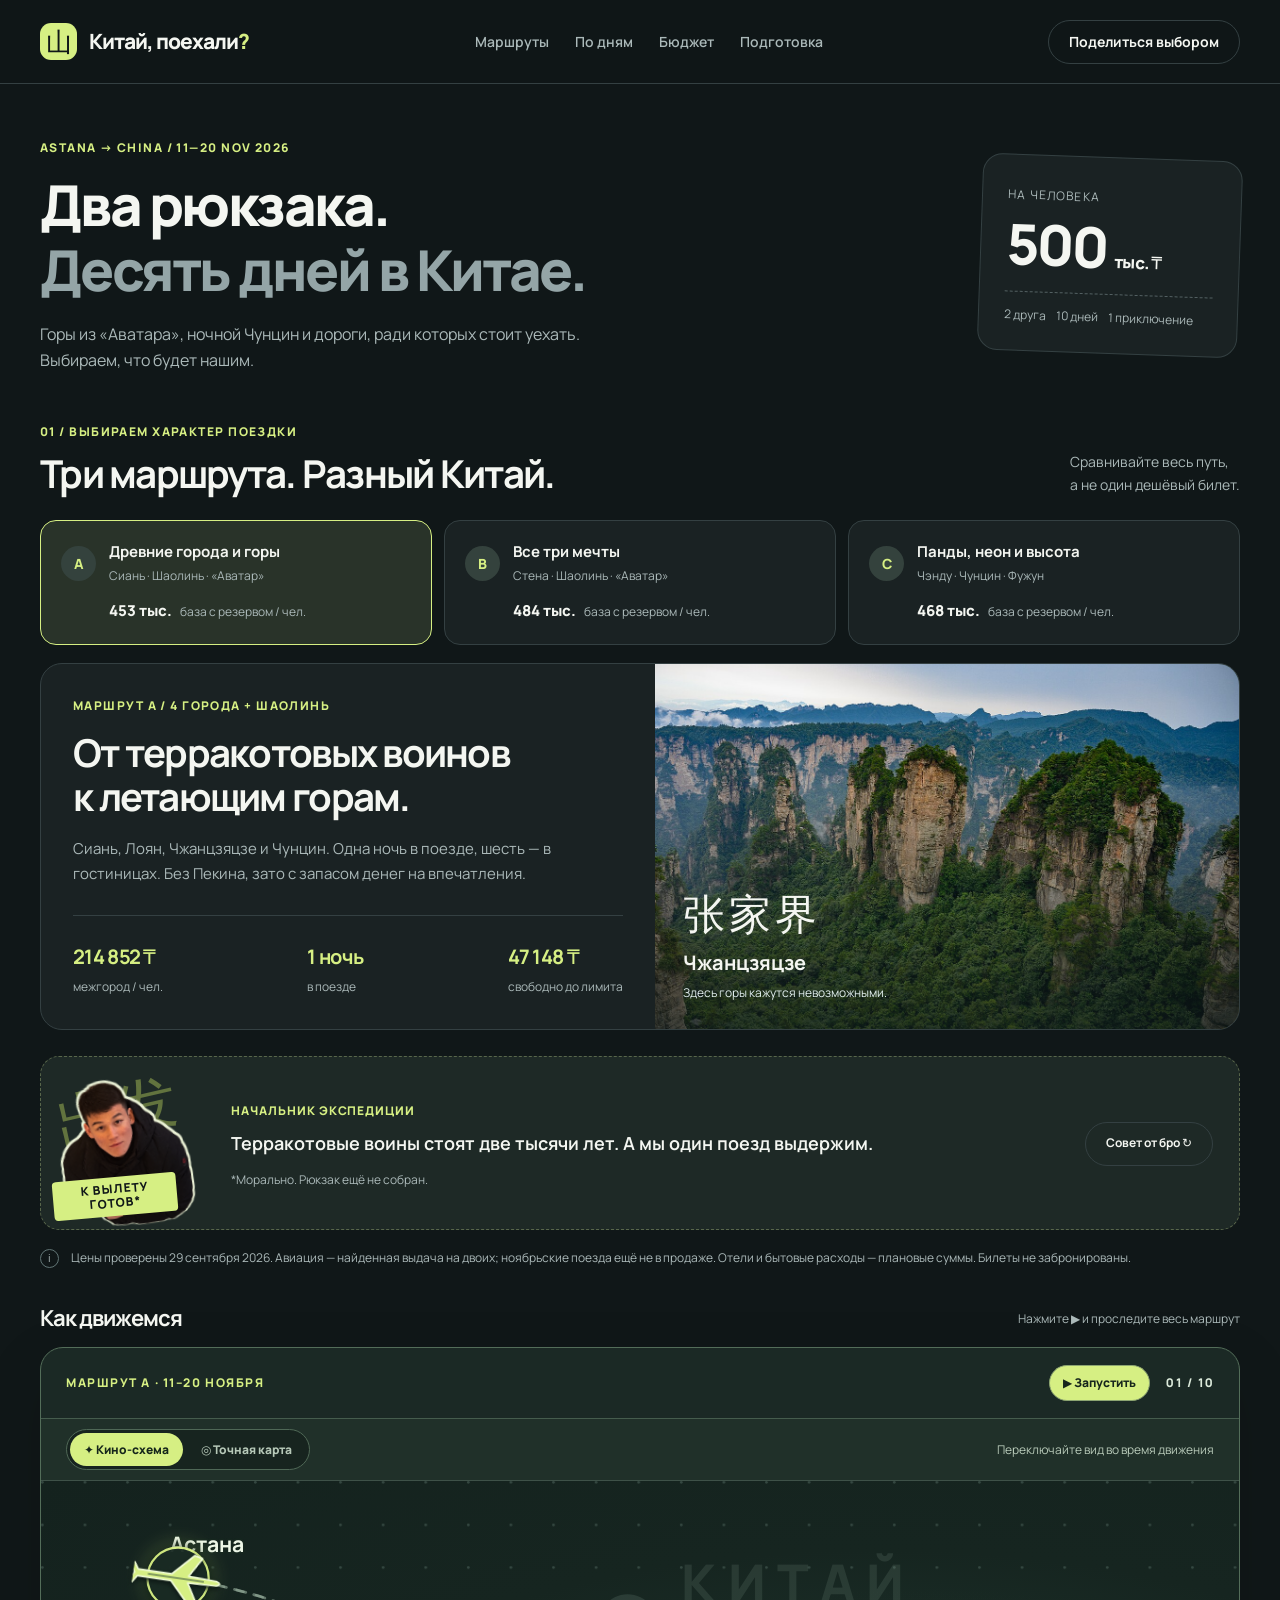
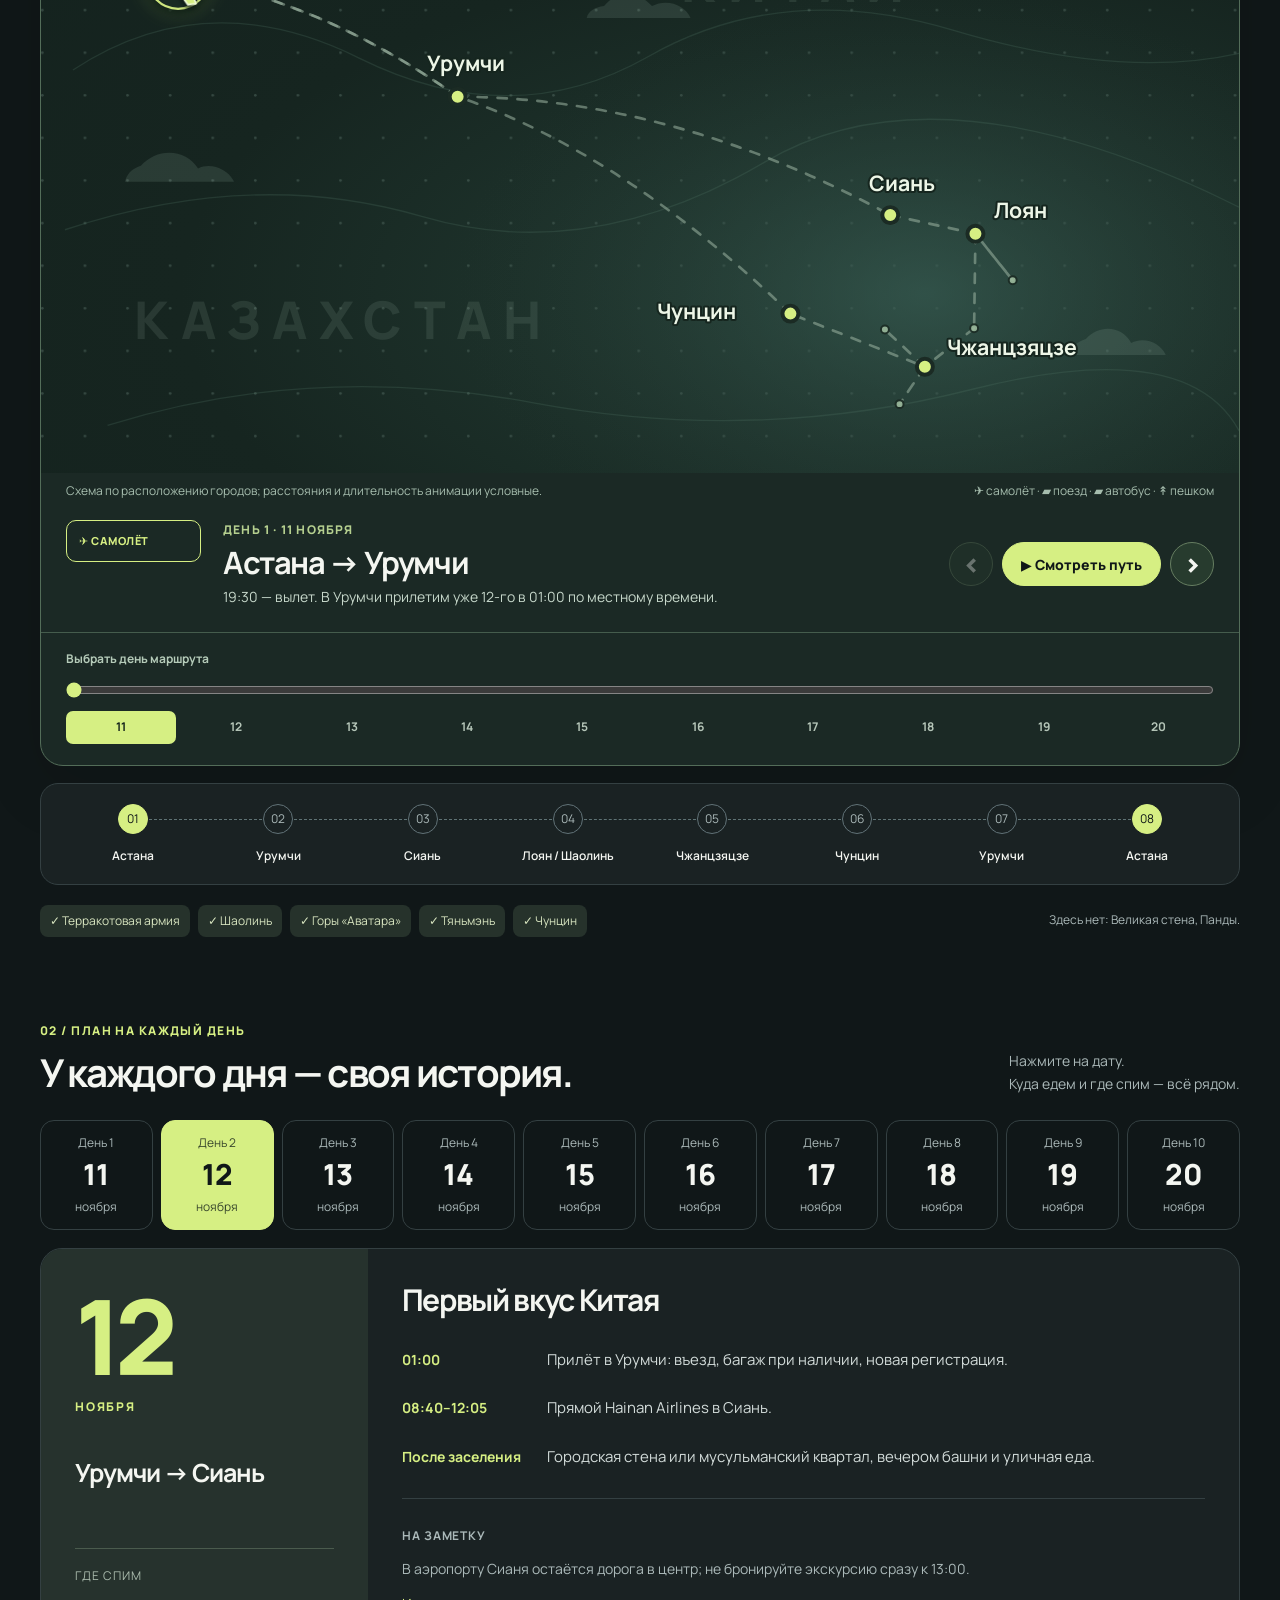
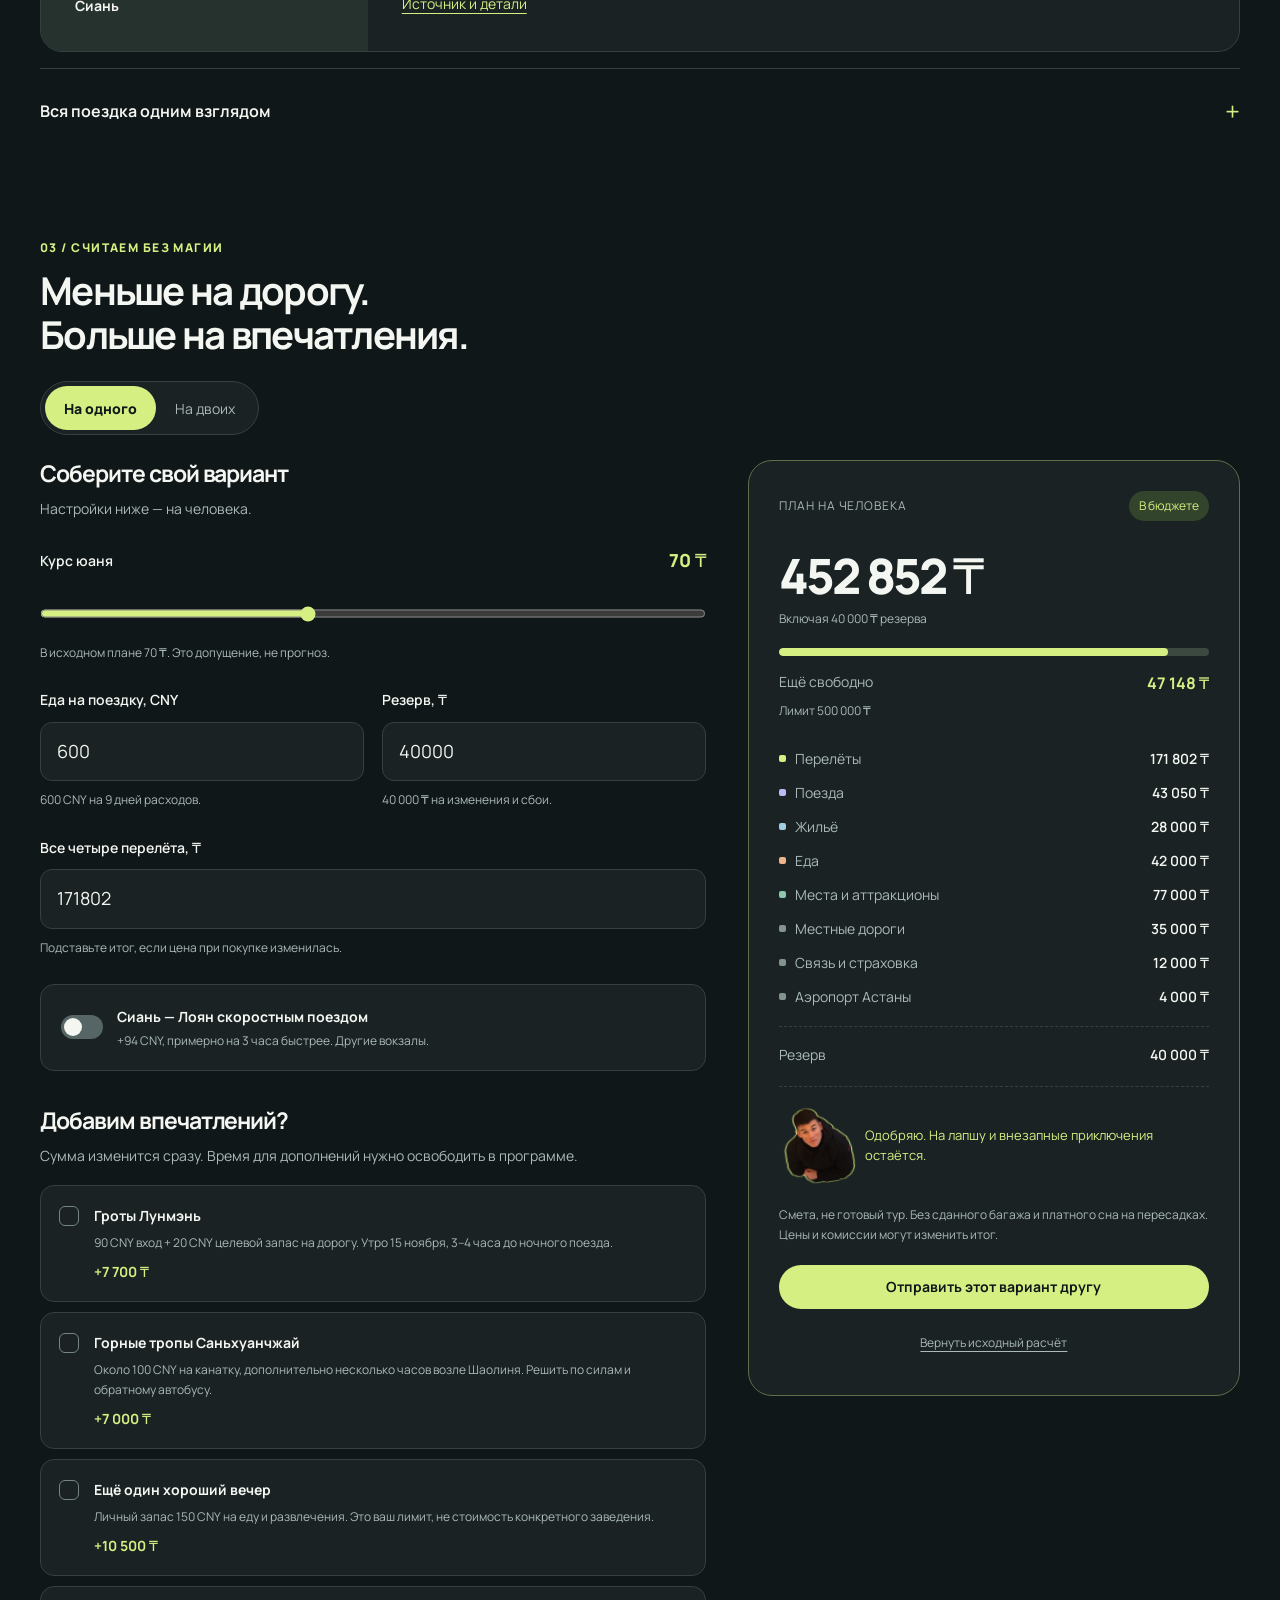
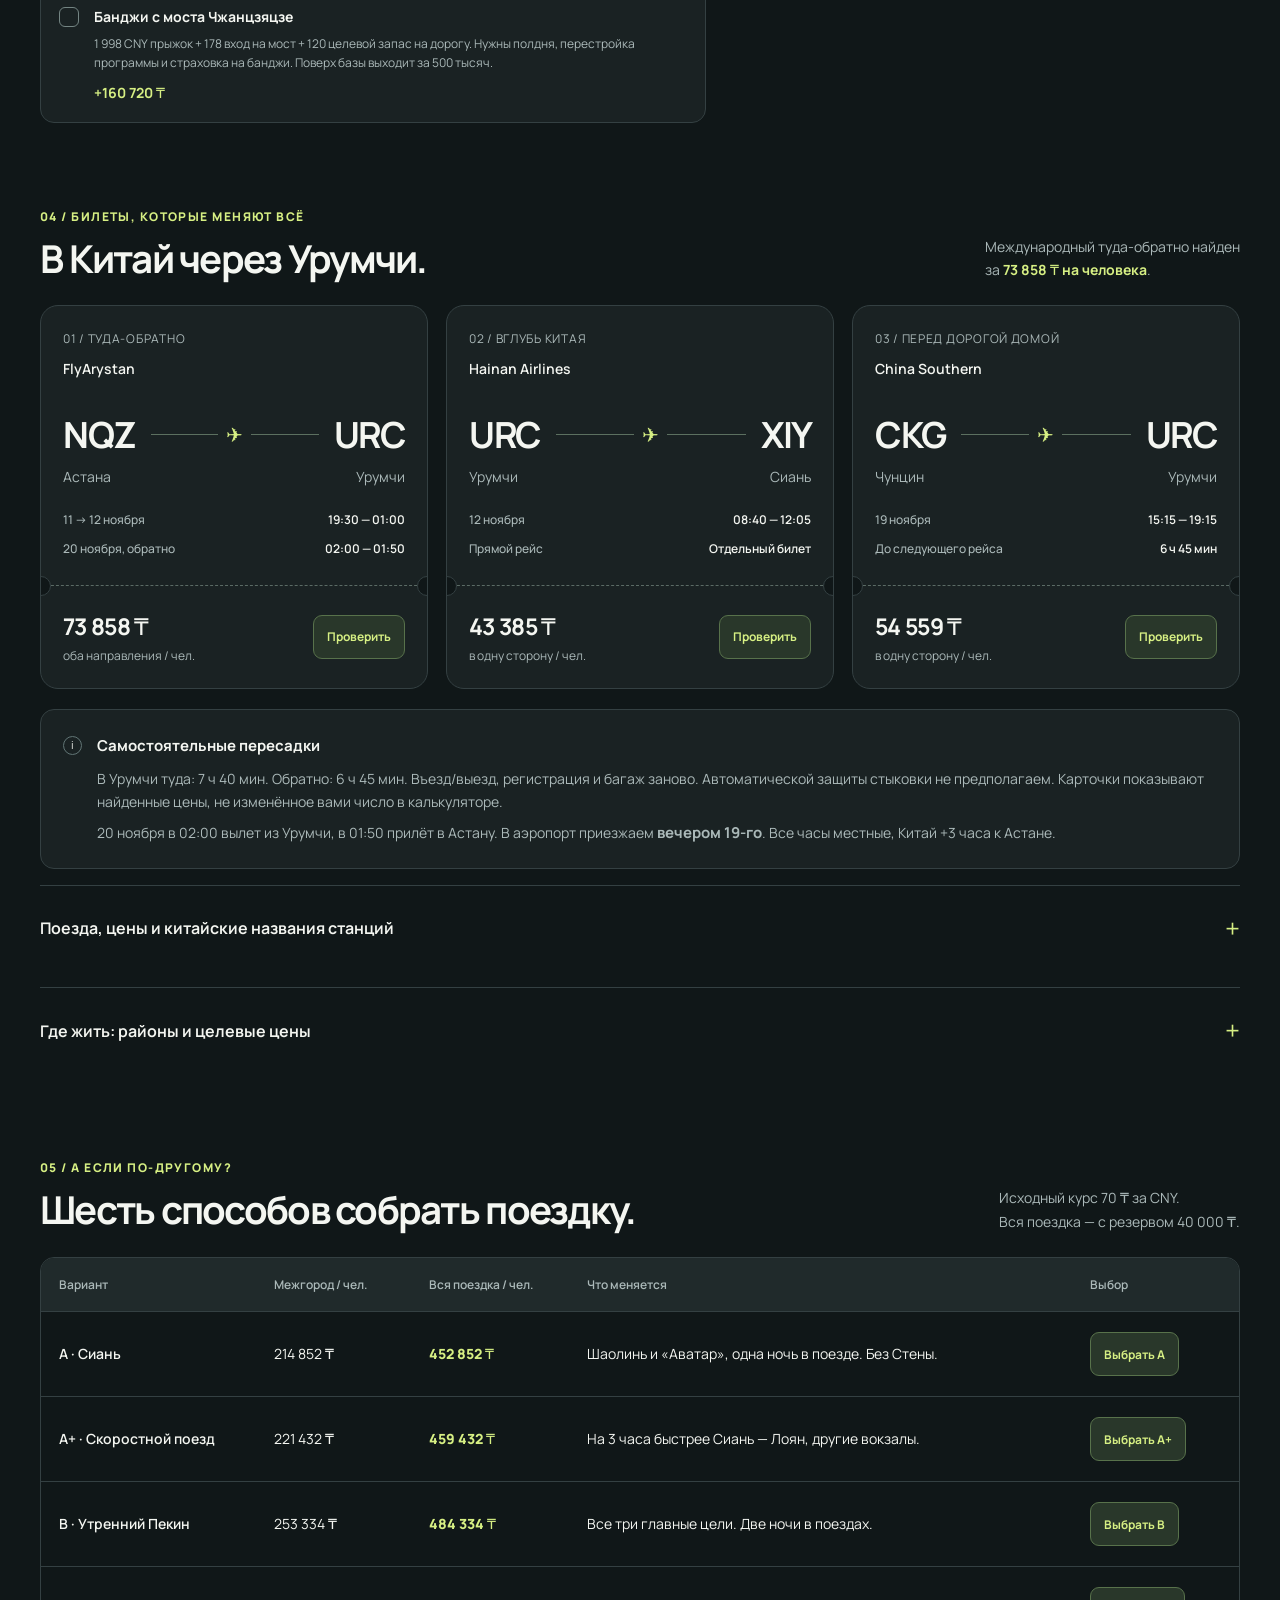
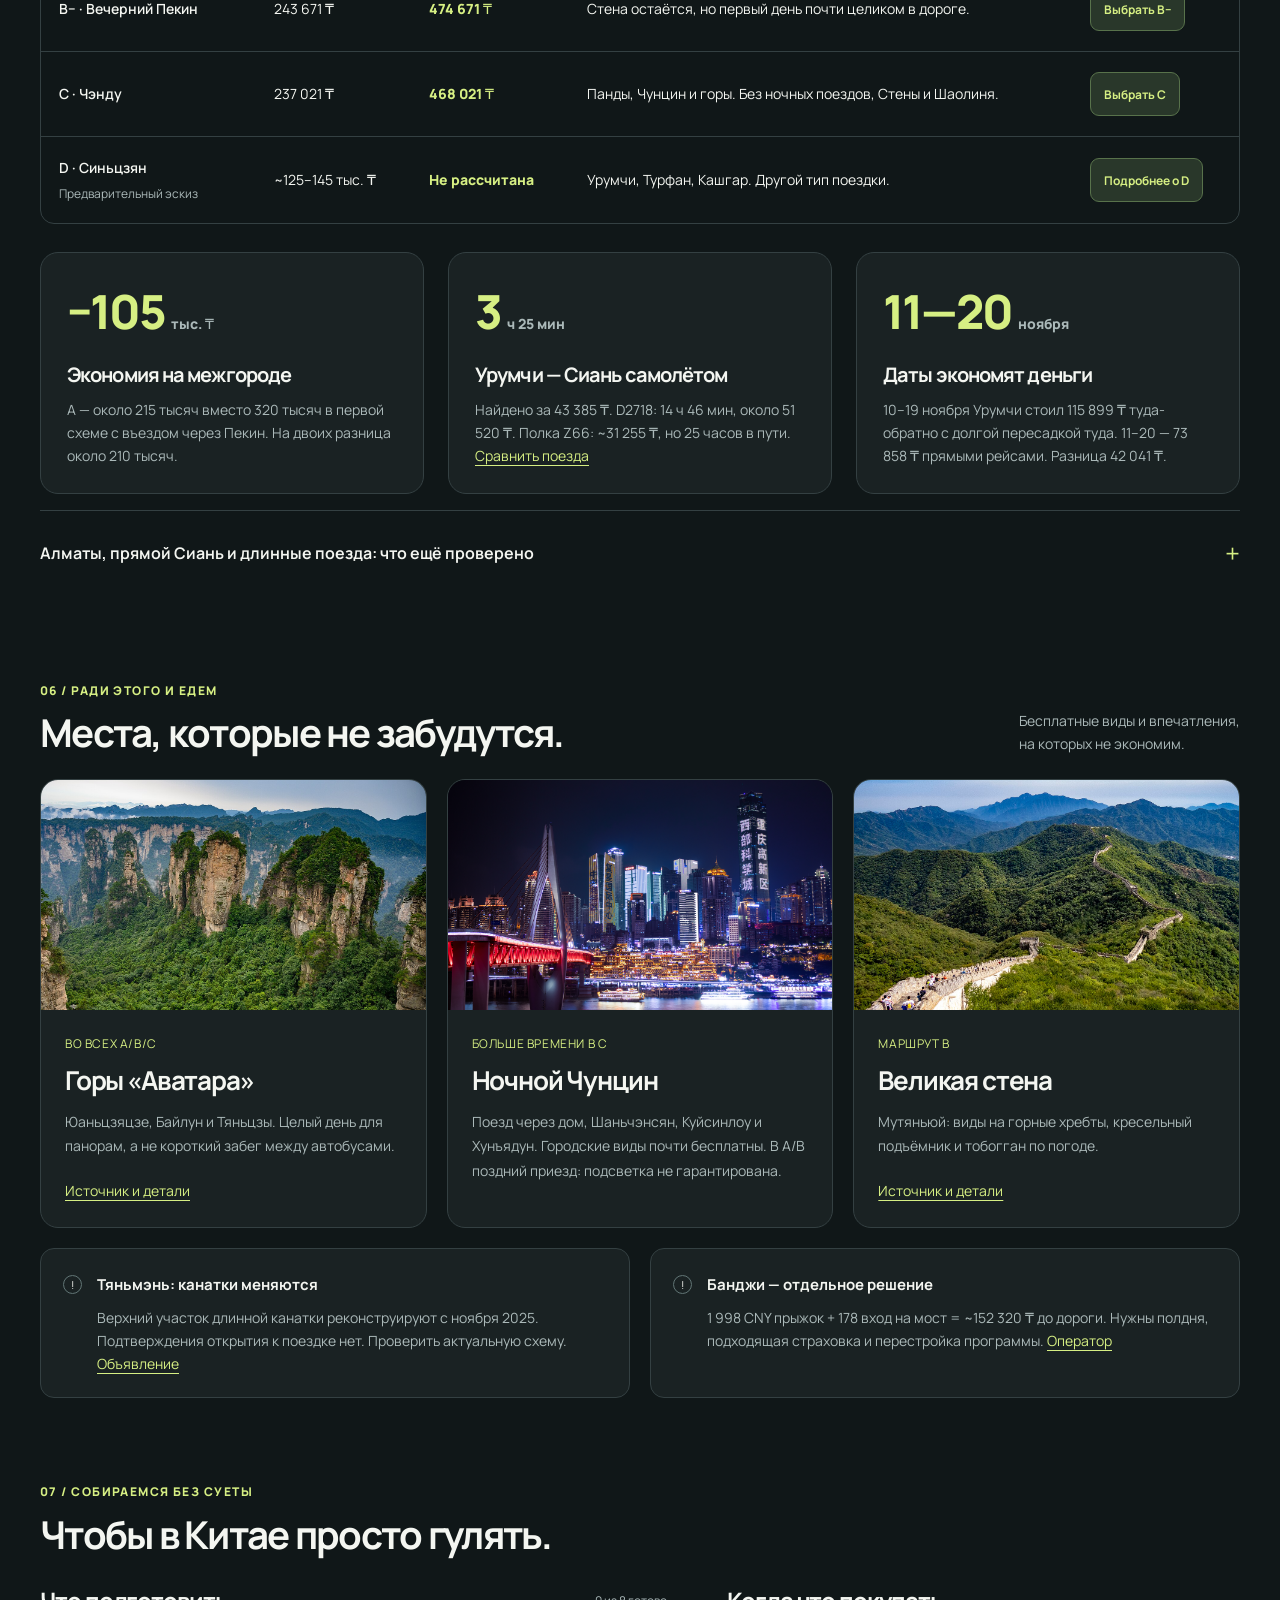
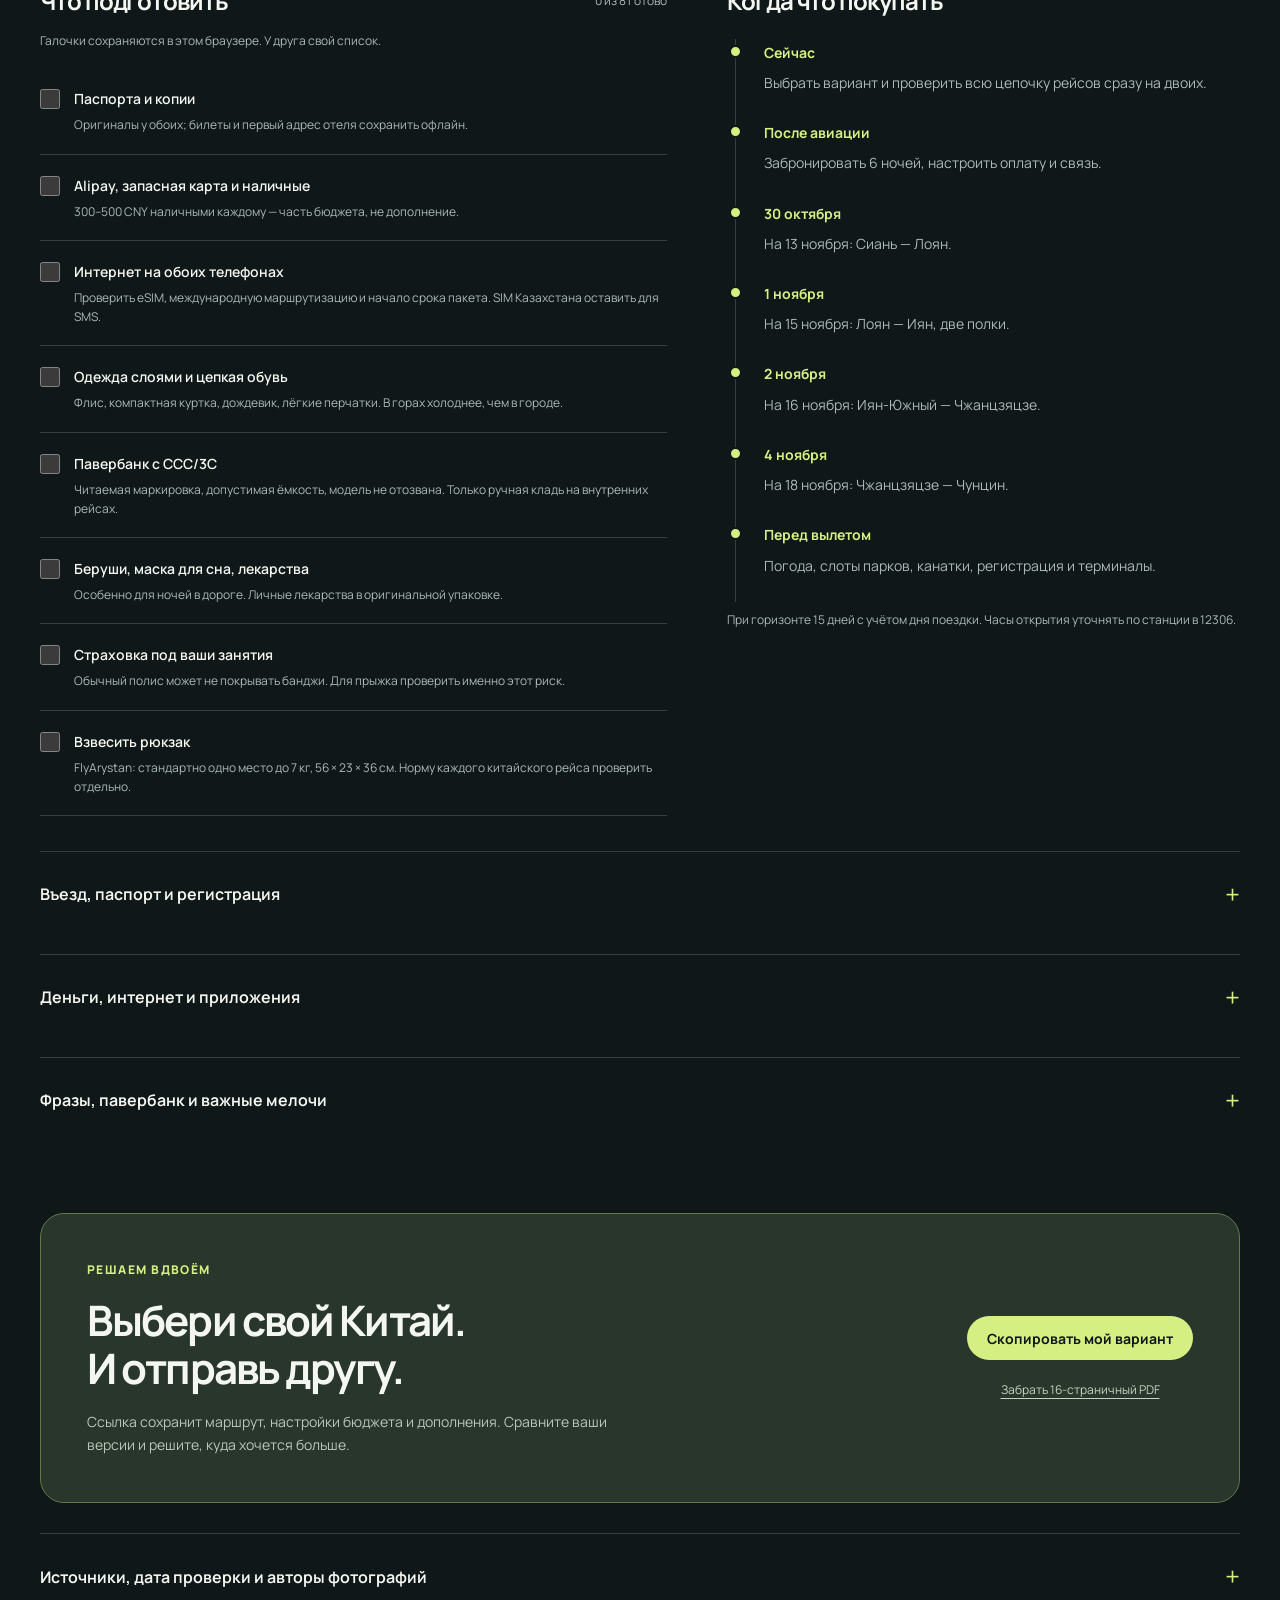
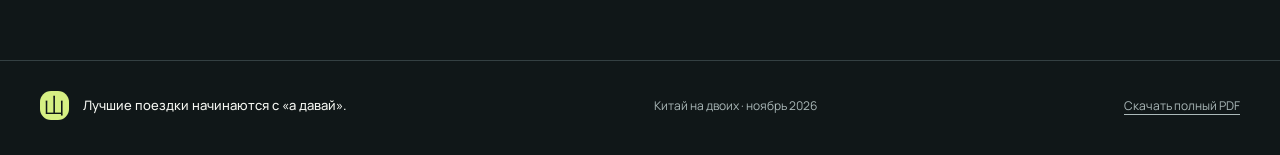
==== commit f9ff6e66: "Add animated transport and geographic route map" ====
--- a/index.html
+++ b/index.html
@@ -10,6 +10,7 @@
   <meta property="og:type" content="website" />
   <link rel="icon" type="image/svg+xml" href="data:image/svg+xml,%3Csvg xmlns='http://www.w3.org/2000/svg' viewBox='0 0 64 64'%3E%3Crect width='64' height='64' rx='18' fill='%23101718'/%3E%3Cpath d='M12 47 27 18 36 34 42 24 54 47Z' fill='%23d6ef83'/%3E%3C/svg%3E" />
   <link rel="stylesheet" href="styles.css" />
+  <link rel="stylesheet" href="assets/vendor/leaflet.css" />
   <title>Китай, поехали? · Наши 10 дней</title>
 </head>
 <body>
@@ -43,6 +44,7 @@
   </main>
   <footer class="shell footer"><div><span class="brand-mark">山</span><b>Лучшие поездки начинаются с «а давай».</b></div><p>Китай на двоих · ноябрь 2026</p><a href="assets/china-guide.pdf" download>Скачать полный PDF</a></footer>
   <div id="toast" class="toast" role="status" aria-live="polite"></div>
+  <script defer src="assets/vendor/leaflet.js"></script>
   <script type="module" src="app.js"></script>
 </body>
 </html>
--- a/styles.css
+++ b/styles.css
@@ -22,3 +22,64 @@
 @media print{.expedition-crew,.budget-bro{display:none}}
 
 .crew-stamp{font-size:12px;max-width:124px;white-space:normal;line-height:1.2;text-align:center}@media(max-width:520px){.crew-stamp{font-size:12px;max-width:104px}}
+
+/* Animated itinerary: a geographic sketch, never a navigation map. */
+#journey-section{scroll-margin-top:100px}
+.trip-animation{overflow:hidden;border:1px solid #536d59;border-radius:23px;background:#1b2925;box-shadow:0 22px 65px #020b091f}
+.movie-head{display:flex;align-items:center;justify-content:space-between;gap:12px;padding:17px 25px;border-bottom:1px solid #455c4d;color:var(--accent);font-size:12px;letter-spacing:.13em;font-weight:800}
+.movie-head>div{display:flex;align-items:center;gap:16px}.movie-head span:last-child{color:#dceadb;font-variant-numeric:tabular-nums}
+.movie-view-bar{display:flex;justify-content:space-between;align-items:center;gap:15px;padding:10px 25px;border-bottom:1px solid #3e5148;background:#203029}
+.movie-view-bar>span{font-size:12px;color:#b8cab9}.movie-view-switch{display:inline-flex;gap:4px;padding:3px;border:1px solid #4f6856;background:#17241f;border-radius:99px}
+.movie-view-switch button{border:0;border-radius:99px;background:transparent;color:#b6c8b8;font-size:12px;font-weight:800;min-height:33px;padding:5px 14px;white-space:nowrap}
+.movie-view-switch button[aria-pressed="true"]{background:var(--accent);color:#15251b}.movie-view-switch button:focus-visible{outline:3px solid var(--accent);outline-offset:3px}
+#movie-play-top{border:1px solid #8ca471;background:#d6ef83;color:#17261c;border-radius:99px;padding:7px 13px;font-size:12px;font-weight:800;letter-spacing:0;min-height:36px}
+#movie-play-top:hover{filter:brightness(1.1)}#movie-play-top:focus-visible{outline:3px solid var(--accent);outline-offset:3px}
+.movie-map-viewport{overflow-x:auto;overflow-y:hidden;background:radial-gradient(ellipse at 70% 70%,#243e35 0,#162520 59%,#14221e 100%);scrollbar-color:#7e9b73 #23372e;scrollbar-width:thin}
+#movie-map{display:block;width:100%;min-width:760px;height:auto}
+.movie-map-viewport[hidden],.movie-geo-wrap[hidden]{display:none}
+.movie-geo-wrap{position:relative;height:clamp(340px,40vw,520px);background:#d9e3d9}
+#movie-geo-map{width:100%;height:100%;z-index:0}.movie-geo-wrap .leaflet-tile{filter:grayscale(.45) brightness(.85) contrast(1.06)}
+.movie-geo-wrap .leaflet-control-attribution{font:11px Manrope,Arial,sans-serif;color:#2a3935;background:#ffffffdc;padding:3px 5px}
+.movie-geo-wrap .leaflet-control-attribution a{color:#23513d}.movie-geo-wrap .leaflet-control-zoom a{color:#1b312a}
+.geo-label{border:1px solid #4b6b56!important;background:#1e3029!important;color:#e9f6e5!important;border-radius:6px!important;box-shadow:0 2px 6px #12241b55!important;font:700 11px Manrope,Arial,sans-serif!important;padding:3px 6px!important}
+.geo-label:before{border-top-color:#1e3029!important}.geo-vehicle{border:0;background:transparent}.geo-vehicle span{display:grid;place-items:center;width:42px;height:42px;border:2px solid #f8ffe9;border-radius:50%;background:var(--vehicle-color);box-shadow:0 0 0 6px #2440346b,0 4px 11px #13251bb8;color:#17251f;font-size:23px;line-height:1}
+#movie-fit{position:absolute;z-index:550;right:14px;top:13px;border:1px solid #97aa8e;background:#1b2d25ed;color:#f0f8ec;border-radius:99px;padding:7px 12px;font-size:12px;font-weight:800;box-shadow:0 2px 8px #17241e99}
+#movie-fit:focus-visible{outline:3px solid var(--accent);outline-offset:3px}
+.map-terrain{fill:none;stroke:#56786b;stroke-width:1;opacity:.24}
+.map-region{fill:#9ab5a4;opacity:.14;font-size:39px;font-weight:800;letter-spacing:.22em}
+.movie-track{fill:none;stroke:#9db5a2;stroke-width:2;stroke-dasharray:7 8;opacity:.55;stroke-linecap:round;stroke-linejoin:round}
+.movie-track.done{stroke:var(--leg-color,#c9e694);stroke-width:2.5;stroke-dasharray:none;opacity:.8}
+.movie-active-track{fill:none;stroke:var(--stage-accent,#d6ef83);stroke-width:4.5;stroke-linecap:round;stroke-linejoin:round;filter:drop-shadow(0 0 6px var(--stage-accent,#d6ef83))}
+.movie-node{fill:#d6ef83;stroke:#1b2b24;stroke-width:3}.movie-node.minor{fill:#9bb99c;opacity:.9;stroke-width:1.5}
+.movie-place-label{fill:#edf6e7;font-size:16px;font-weight:700;paint-order:stroke;stroke:#16261f;stroke-width:3;stroke-linejoin:round}
+.map-clouds{fill:#bad9c8;opacity:.12;animation:map-cloud-drift 15s ease-in-out infinite alternate;pointer-events:none}
+.movie-contrail,.movie-contrail-glow{fill:none;stroke:#efffc1;stroke-linecap:round;pointer-events:none}
+.movie-contrail{stroke-width:2.5;opacity:.95}.movie-contrail-glow{stroke-width:11;opacity:.28;filter:blur(5px)}
+.trip-animation:not([data-mode="plane"]) .movie-contrail,.trip-animation:not([data-mode="plane"]) .movie-contrail-glow{opacity:0}
+.vehicle-halo{fill:var(--stage-accent,#d6ef83);opacity:.15;filter:blur(6px)}
+.vehicle-orbit{fill:#182923;stroke:var(--stage-accent,#d6ef83);stroke-width:1.7;opacity:.95;filter:drop-shadow(0 2px 5px #03140b)}
+#movie-bearing{color:var(--stage-accent,#d6ef83);filter:drop-shadow(0 2px 2px #0b1613)}
+.movie-arrival{transition:opacity .2s;pointer-events:none}.movie-arrival circle:first-child{fill:var(--stage-accent,#d6ef83);stroke:#1a2e25;stroke-width:2}.movie-arrival circle:last-child{fill:none;stroke:var(--stage-accent,#d6ef83);stroke-width:2;opacity:.6;animation:arrival-ring 1.5s ease-out infinite}
+@keyframes map-cloud-drift{to{transform:translateX(26px)}}@keyframes arrival-ring{0%{transform:scale(.45);opacity:.8}100%{transform:scale(1.45);opacity:0}}
+.movie-caption{display:flex;justify-content:space-between;gap:16px;padding:10px 25px 0;color:#a6bdae;font-size:12px;line-height:1.4}
+.movie-lower{display:flex;align-items:center;justify-content:space-between;gap:26px;padding:20px 25px 24px}
+.movie-current{display:flex;align-items:flex-start;gap:22px;min-width:0}
+.movie-mode{display:inline-flex;align-items:center;gap:7px;min-width:135px;max-width:180px;min-height:42px;padding:7px 12px;border:1px solid var(--stage-accent,#698052);border-radius:10px;color:var(--stage-accent,var(--accent));font-size:11px;letter-spacing:.05em;font-weight:800;line-height:1.25;transition:color .25s,border-color .25s}
+.movie-current>div{min-width:0}.movie-date{display:block;color:#b5cf8f;font-size:12px;letter-spacing:.1em;font-weight:800;margin-bottom:5px}
+.movie-current h4{font-size:clamp(23px,2.4vw,32px);margin:0 0 6px}.movie-current p{font-size:14px;color:#c6d7ca;margin:0;max-width:680px;line-height:1.55}
+.movie-controls{display:flex;align-items:center;gap:9px;flex-shrink:0}.movie-controls button{min-height:44px;border:1px solid #667e61;background:#273b2e;color:var(--text);border-radius:99px;font-weight:800}
+#movie-prev,#movie-next{min-width:44px;font-size:30px;line-height:1;padding:0 10px}.movie-controls button:disabled{opacity:.36}
+.movie-controls .movie-play{padding:9px 18px;background:var(--accent);border-color:var(--accent);color:var(--bg);font-size:14px;min-width:158px}
+.movie-controls button:hover:not(:disabled){filter:brightness(1.12)}
+.movie-timeline{border-top:1px solid #455c4d;padding:16px 25px 21px}.movie-timeline label{display:block;font-size:12px;color:#b5cbb9;font-weight:700;margin-bottom:10px}
+#movie-range{display:block;width:100%;accent-color:var(--accent);cursor:pointer;margin:0 0 10px;min-height:22px}
+.movie-days{display:grid;grid-template-columns:repeat(10,minmax(0,1fr));gap:5px}.movie-days button{border:1px solid transparent;background:transparent;color:#b5c5b8;font-size:12px;font-weight:700;min-height:33px;border-radius:7px}
+.movie-days button.active{background:#d6ef83;color:#17261c}.movie-days button:hover:not(.active){background:#304439}
+.movie-days button:focus-visible,.movie-controls button:focus-visible{outline:3px solid var(--accent);outline-offset:3px}
+.sr-only{position:absolute!important;width:1px;height:1px;padding:0;margin:-1px;overflow:hidden;clip:rect(0,0,0,0);white-space:nowrap;border:0}
+.trip-animation + .journey{margin-top:17px;padding-top:20px;padding-bottom:20px}
+@media(max-width:900px){.movie-lower{align-items:stretch;flex-direction:column}.movie-controls{align-self:flex-end}}
+@media(max-width:600px){.movie-head{padding:14px 16px;font-size:12px;letter-spacing:.06em}.movie-head>div{gap:8px}#movie-play-top{font-size:12px;padding:6px 10px;min-height:38px}.movie-view-bar{padding:9px 12px;display:block}.movie-view-bar>span{display:block;margin:5px 4px 0;font-size:11px}.movie-view-switch{display:flex;width:100%}.movie-view-switch button{flex:1;font-size:12px;padding:5px 6px}.movie-geo-wrap{height:380px}.geo-label{font-size:10px!important}.movie-caption{padding:10px 16px 0;display:block}.movie-caption span{display:block}.movie-caption span+span{margin-top:4px}.movie-lower{padding:20px 16px;gap:16px}.movie-current{display:block}.movie-mode{min-height:34px;max-width:none;margin-bottom:10px;font-size:12px}.movie-current h4{font-size:26px}.movie-current p{font-size:14px}.movie-controls{align-self:stretch}.movie-controls .movie-play{flex:1;min-width:0}.movie-timeline{padding:16px}.movie-days{gap:3px}.movie-days button{font-size:12px;min-height:38px;padding:0}.trip-animation + .journey{margin-top:14px}}
+@media(max-width:600px){.geo-label:not(.geo-label-astana):not(.geo-label-urc){display:none}}
+@media print{.trip-animation{display:none}}
+@media(prefers-reduced-motion:reduce){.map-clouds,.movie-arrival circle:last-child{animation:none}.movie-arrival circle:last-child{opacity:.35}}
--- a/assets/vendor/leaflet.css
+++ b/assets/vendor/leaflet.css
@@ -0,0 +1,661 @@
+/* required styles */
+
+.leaflet-pane,
+.leaflet-tile,
+.leaflet-marker-icon,
+.leaflet-marker-shadow,
+.leaflet-tile-container,
+.leaflet-pane > svg,
+.leaflet-pane > canvas,
+.leaflet-zoom-box,
+.leaflet-image-layer,
+.leaflet-layer {
+	position: absolute;
+	left: 0;
+	top: 0;
+	}
+.leaflet-container {
+	overflow: hidden;
+	}
+.leaflet-tile,
+.leaflet-marker-icon,
+.leaflet-marker-shadow {
+	-webkit-user-select: none;
+	   -moz-user-select: none;
+	        user-select: none;
+	  -webkit-user-drag: none;
+	}
+/* Prevents IE11 from highlighting tiles in blue */
+.leaflet-tile::selection {
+	background: transparent;
+}
+/* Safari renders non-retina tile on retina better with this, but Chrome is worse */
+.leaflet-safari .leaflet-tile {
+	image-rendering: -webkit-optimize-contrast;
+	}
+/* hack that prevents hw layers "stretching" when loading new tiles */
+.leaflet-safari .leaflet-tile-container {
+	width: 1600px;
+	height: 1600px;
+	-webkit-transform-origin: 0 0;
+	}
+.leaflet-marker-icon,
+.leaflet-marker-shadow {
+	display: block;
+	}
+/* .leaflet-container svg: reset svg max-width decleration shipped in Joomla! (joomla.org) 3.x */
+/* .leaflet-container img: map is broken in FF if you have max-width: 100% on tiles */
+.leaflet-container .leaflet-overlay-pane svg {
+	max-width: none !important;
+	max-height: none !important;
+	}
+.leaflet-container .leaflet-marker-pane img,
+.leaflet-container .leaflet-shadow-pane img,
+.leaflet-container .leaflet-tile-pane img,
+.leaflet-container img.leaflet-image-layer,
+.leaflet-container .leaflet-tile {
+	max-width: none !important;
+	max-height: none !important;
+	width: auto;
+	padding: 0;
+	}
+
+.leaflet-container img.leaflet-tile {
+	/* See: https://bugs.chromium.org/p/chromium/issues/detail?id=600120 */
+	mix-blend-mode: plus-lighter;
+}
+
+.leaflet-container.leaflet-touch-zoom {
+	-ms-touch-action: pan-x pan-y;
+	touch-action: pan-x pan-y;
+	}
+.leaflet-container.leaflet-touch-drag {
+	-ms-touch-action: pinch-zoom;
+	/* Fallback for FF which doesn't support pinch-zoom */
+	touch-action: none;
+	touch-action: pinch-zoom;
+}
+.leaflet-container.leaflet-touch-drag.leaflet-touch-zoom {
+	-ms-touch-action: none;
+	touch-action: none;
+}
+.leaflet-container {
+	-webkit-tap-highlight-color: transparent;
+}
+.leaflet-container a {
+	-webkit-tap-highlight-color: rgba(51, 181, 229, 0.4);
+}
+.leaflet-tile {
+	filter: inherit;
+	visibility: hidden;
+	}
+.leaflet-tile-loaded {
+	visibility: inherit;
+	}
+.leaflet-zoom-box {
+	width: 0;
+	height: 0;
+	-moz-box-sizing: border-box;
+	     box-sizing: border-box;
+	z-index: 800;
+	}
+/* workaround for https://bugzilla.mozilla.org/show_bug.cgi?id=888319 */
+.leaflet-overlay-pane svg {
+	-moz-user-select: none;
+	}
+
+.leaflet-pane         { z-index: 400; }
+
+.leaflet-tile-pane    { z-index: 200; }
+.leaflet-overlay-pane { z-index: 400; }
+.leaflet-shadow-pane  { z-index: 500; }
+.leaflet-marker-pane  { z-index: 600; }
+.leaflet-tooltip-pane   { z-index: 650; }
+.leaflet-popup-pane   { z-index: 700; }
+
+.leaflet-map-pane canvas { z-index: 100; }
+.leaflet-map-pane svg    { z-index: 200; }
+
+.leaflet-vml-shape {
+	width: 1px;
+	height: 1px;
+	}
+.lvml {
+	behavior: url(#default#VML);
+	display: inline-block;
+	position: absolute;
+	}
+
+
+/* control positioning */
+
+.leaflet-control {
+	position: relative;
+	z-index: 800;
+	pointer-events: visiblePainted; /* IE 9-10 doesn't have auto */
+	pointer-events: auto;
+	}
+.leaflet-top,
+.leaflet-bottom {
+	position: absolute;
+	z-index: 1000;
+	pointer-events: none;
+	}
+.leaflet-top {
+	top: 0;
+	}
+.leaflet-right {
+	right: 0;
+	}
+.leaflet-bottom {
+	bottom: 0;
+	}
+.leaflet-left {
+	left: 0;
+	}
+.leaflet-control {
+	float: left;
+	clear: both;
+	}
+.leaflet-right .leaflet-control {
+	float: right;
+	}
+.leaflet-top .leaflet-control {
+	margin-top: 10px;
+	}
+.leaflet-bottom .leaflet-control {
+	margin-bottom: 10px;
+	}
+.leaflet-left .leaflet-control {
+	margin-left: 10px;
+	}
+.leaflet-right .leaflet-control {
+	margin-right: 10px;
+	}
+
+
+/* zoom and fade animations */
+
+.leaflet-fade-anim .leaflet-popup {
+	opacity: 0;
+	-webkit-transition: opacity 0.2s linear;
+	   -moz-transition: opacity 0.2s linear;
+	        transition: opacity 0.2s linear;
+	}
+.leaflet-fade-anim .leaflet-map-pane .leaflet-popup {
+	opacity: 1;
+	}
+.leaflet-zoom-animated {
+	-webkit-transform-origin: 0 0;
+	    -ms-transform-origin: 0 0;
+	        transform-origin: 0 0;
+	}
+svg.leaflet-zoom-animated {
+	will-change: transform;
+}
+
+.leaflet-zoom-anim .leaflet-zoom-animated {
+	-webkit-transition: -webkit-transform 0.25s cubic-bezier(0,0,0.25,1);
+	   -moz-transition:    -moz-transform 0.25s cubic-bezier(0,0,0.25,1);
+	        transition:         transform 0.25s cubic-bezier(0,0,0.25,1);
+	}
+.leaflet-zoom-anim .leaflet-tile,
+.leaflet-pan-anim .leaflet-tile {
+	-webkit-transition: none;
+	   -moz-transition: none;
+	        transition: none;
+	}
+
+.leaflet-zoom-anim .leaflet-zoom-hide {
+	visibility: hidden;
+	}
+
+
+/* cursors */
+
+.leaflet-interactive {
+	cursor: pointer;
+	}
+.leaflet-grab {
+	cursor: -webkit-grab;
+	cursor:    -moz-grab;
+	cursor:         grab;
+	}
+.leaflet-crosshair,
+.leaflet-crosshair .leaflet-interactive {
+	cursor: crosshair;
+	}
+.leaflet-popup-pane,
+.leaflet-control {
+	cursor: auto;
+	}
+.leaflet-dragging .leaflet-grab,
+.leaflet-dragging .leaflet-grab .leaflet-interactive,
+.leaflet-dragging .leaflet-marker-draggable {
+	cursor: move;
+	cursor: -webkit-grabbing;
+	cursor:    -moz-grabbing;
+	cursor:         grabbing;
+	}
+
+/* marker & overlays interactivity */
+.leaflet-marker-icon,
+.leaflet-marker-shadow,
+.leaflet-image-layer,
+.leaflet-pane > svg path,
+.leaflet-tile-container {
+	pointer-events: none;
+	}
+
+.leaflet-marker-icon.leaflet-interactive,
+.leaflet-image-layer.leaflet-interactive,
+.leaflet-pane > svg path.leaflet-interactive,
+svg.leaflet-image-layer.leaflet-interactive path {
+	pointer-events: visiblePainted; /* IE 9-10 doesn't have auto */
+	pointer-events: auto;
+	}
+
+/* visual tweaks */
+
+.leaflet-container {
+	background: #ddd;
+	outline-offset: 1px;
+	}
+.leaflet-container a {
+	color: #0078A8;
+	}
+.leaflet-zoom-box {
+	border: 2px dotted #38f;
+	background: rgba(255,255,255,0.5);
+	}
+
+
+/* general typography */
+.leaflet-container {
+	font-family: "Helvetica Neue", Arial, Helvetica, sans-serif;
+	font-size: 12px;
+	font-size: 0.75rem;
+	line-height: 1.5;
+	}
+
+
+/* general toolbar styles */
+
+.leaflet-bar {
+	box-shadow: 0 1px 5px rgba(0,0,0,0.65);
+	border-radius: 4px;
+	}
+.leaflet-bar a {
+	background-color: #fff;
+	border-bottom: 1px solid #ccc;
+	width: 26px;
+	height: 26px;
+	line-height: 26px;
+	display: block;
+	text-align: center;
+	text-decoration: none;
+	color: black;
+	}
+.leaflet-bar a,
+.leaflet-control-layers-toggle {
+	background-position: 50% 50%;
+	background-repeat: no-repeat;
+	display: block;
+	}
+.leaflet-bar a:hover,
+.leaflet-bar a:focus {
+	background-color: #f4f4f4;
+	}
+.leaflet-bar a:first-child {
+	border-top-left-radius: 4px;
+	border-top-right-radius: 4px;
+	}
+.leaflet-bar a:last-child {
+	border-bottom-left-radius: 4px;
+	border-bottom-right-radius: 4px;
+	border-bottom: none;
+	}
+.leaflet-bar a.leaflet-disabled {
+	cursor: default;
+	background-color: #f4f4f4;
+	color: #bbb;
+	}
+
+.leaflet-touch .leaflet-bar a {
+	width: 30px;
+	height: 30px;
+	line-height: 30px;
+	}
+.leaflet-touch .leaflet-bar a:first-child {
+	border-top-left-radius: 2px;
+	border-top-right-radius: 2px;
+	}
+.leaflet-touch .leaflet-bar a:last-child {
+	border-bottom-left-radius: 2px;
+	border-bottom-right-radius: 2px;
+	}
+
+/* zoom control */
+
+.leaflet-control-zoom-in,
+.leaflet-control-zoom-out {
+	font: bold 18px 'Lucida Console', Monaco, monospace;
+	text-indent: 1px;
+	}
+
+.leaflet-touch .leaflet-control-zoom-in, .leaflet-touch .leaflet-control-zoom-out  {
+	font-size: 22px;
+	}
+
+
+/* layers control */
+
+.leaflet-control-layers {
+	box-shadow: 0 1px 5px rgba(0,0,0,0.4);
+	background: #fff;
+	border-radius: 5px;
+	}
+.leaflet-control-layers-toggle {
+	background-image: url(images/layers.png);
+	width: 36px;
+	height: 36px;
+	}
+.leaflet-retina .leaflet-control-layers-toggle {
+	background-image: url(images/layers-2x.png);
+	background-size: 26px 26px;
+	}
+.leaflet-touch .leaflet-control-layers-toggle {
+	width: 44px;
+	height: 44px;
+	}
+.leaflet-control-layers .leaflet-control-layers-list,
+.leaflet-control-layers-expanded .leaflet-control-layers-toggle {
+	display: none;
+	}
+.leaflet-control-layers-expanded .leaflet-control-layers-list {
+	display: block;
+	position: relative;
+	}
+.leaflet-control-layers-expanded {
+	padding: 6px 10px 6px 6px;
+	color: #333;
+	background: #fff;
+	}
+.leaflet-control-layers-scrollbar {
+	overflow-y: scroll;
+	overflow-x: hidden;
+	padding-right: 5px;
+	}
+.leaflet-control-layers-selector {
+	margin-top: 2px;
+	position: relative;
+	top: 1px;
+	}
+.leaflet-control-layers label {
+	display: block;
+	font-size: 13px;
+	font-size: 1.08333em;
+	}
+.leaflet-control-layers-separator {
+	height: 0;
+	border-top: 1px solid #ddd;
+	margin: 5px -10px 5px -6px;
+	}
+
+/* Default icon URLs */
+.leaflet-default-icon-path { /* used only in path-guessing heuristic, see L.Icon.Default */
+	background-image: url(images/marker-icon.png);
+	}
+
+
+/* attribution and scale controls */
+
+.leaflet-container .leaflet-control-attribution {
+	background: #fff;
+	background: rgba(255, 255, 255, 0.8);
+	margin: 0;
+	}
+.leaflet-control-attribution,
+.leaflet-control-scale-line {
+	padding: 0 5px;
+	color: #333;
+	line-height: 1.4;
+	}
+.leaflet-control-attribution a {
+	text-decoration: none;
+	}
+.leaflet-control-attribution a:hover,
+.leaflet-control-attribution a:focus {
+	text-decoration: underline;
+	}
+.leaflet-attribution-flag {
+	display: inline !important;
+	vertical-align: baseline !important;
+	width: 1em;
+	height: 0.6669em;
+	}
+.leaflet-left .leaflet-control-scale {
+	margin-left: 5px;
+	}
+.leaflet-bottom .leaflet-control-scale {
+	margin-bottom: 5px;
+	}
+.leaflet-control-scale-line {
+	border: 2px solid #777;
+	border-top: none;
+	line-height: 1.1;
+	padding: 2px 5px 1px;
+	white-space: nowrap;
+	-moz-box-sizing: border-box;
+	     box-sizing: border-box;
+	background: rgba(255, 255, 255, 0.8);
+	text-shadow: 1px 1px #fff;
+	}
+.leaflet-control-scale-line:not(:first-child) {
+	border-top: 2px solid #777;
+	border-bottom: none;
+	margin-top: -2px;
+	}
+.leaflet-control-scale-line:not(:first-child):not(:last-child) {
+	border-bottom: 2px solid #777;
+	}
+
+.leaflet-touch .leaflet-control-attribution,
+.leaflet-touch .leaflet-control-layers,
+.leaflet-touch .leaflet-bar {
+	box-shadow: none;
+	}
+.leaflet-touch .leaflet-control-layers,
+.leaflet-touch .leaflet-bar {
+	border: 2px solid rgba(0,0,0,0.2);
+	background-clip: padding-box;
+	}
+
+
+/* popup */
+
+.leaflet-popup {
+	position: absolute;
+	text-align: center;
+	margin-bottom: 20px;
+	}
+.leaflet-popup-content-wrapper {
+	padding: 1px;
+	text-align: left;
+	border-radius: 12px;
+	}
+.leaflet-popup-content {
+	margin: 13px 24px 13px 20px;
+	line-height: 1.3;
+	font-size: 13px;
+	font-size: 1.08333em;
+	min-height: 1px;
+	}
+.leaflet-popup-content p {
+	margin: 17px 0;
+	margin: 1.3em 0;
+	}
+.leaflet-popup-tip-container {
+	width: 40px;
+	height: 20px;
+	position: absolute;
+	left: 50%;
+	margin-top: -1px;
+	margin-left: -20px;
+	overflow: hidden;
+	pointer-events: none;
+	}
+.leaflet-popup-tip {
+	width: 17px;
+	height: 17px;
+	padding: 1px;
+
+	margin: -10px auto 0;
+	pointer-events: auto;
+
+	-webkit-transform: rotate(45deg);
+	   -moz-transform: rotate(45deg);
+	    -ms-transform: rotate(45deg);
+	        transform: rotate(45deg);
+	}
+.leaflet-popup-content-wrapper,
+.leaflet-popup-tip {
+	background: white;
+	color: #333;
+	box-shadow: 0 3px 14px rgba(0,0,0,0.4);
+	}
+.leaflet-container a.leaflet-popup-close-button {
+	position: absolute;
+	top: 0;
+	right: 0;
+	border: none;
+	text-align: center;
+	width: 24px;
+	height: 24px;
+	font: 16px/24px Tahoma, Verdana, sans-serif;
+	color: #757575;
+	text-decoration: none;
+	background: transparent;
+	}
+.leaflet-container a.leaflet-popup-close-button:hover,
+.leaflet-container a.leaflet-popup-close-button:focus {
+	color: #585858;
+	}
+.leaflet-popup-scrolled {
+	overflow: auto;
+	}
+
+.leaflet-oldie .leaflet-popup-content-wrapper {
+	-ms-zoom: 1;
+	}
+.leaflet-oldie .leaflet-popup-tip {
+	width: 24px;
+	margin: 0 auto;
+
+	-ms-filter: "progid:DXImageTransform.Microsoft.Matrix(M11=0.70710678, M12=0.70710678, M21=-0.70710678, M22=0.70710678)";
+	filter: progid:DXImageTransform.Microsoft.Matrix(M11=0.70710678, M12=0.70710678, M21=-0.70710678, M22=0.70710678);
+	}
+
+.leaflet-oldie .leaflet-control-zoom,
+.leaflet-oldie .leaflet-control-layers,
+.leaflet-oldie .leaflet-popup-content-wrapper,
+.leaflet-oldie .leaflet-popup-tip {
+	border: 1px solid #999;
+	}
+
+
+/* div icon */
+
+.leaflet-div-icon {
+	background: #fff;
+	border: 1px solid #666;
+	}
+
+
+/* Tooltip */
+/* Base styles for the element that has a tooltip */
+.leaflet-tooltip {
+	position: absolute;
+	padding: 6px;
+	background-color: #fff;
+	border: 1px solid #fff;
+	border-radius: 3px;
+	color: #222;
+	white-space: nowrap;
+	-webkit-user-select: none;
+	-moz-user-select: none;
+	-ms-user-select: none;
+	user-select: none;
+	pointer-events: none;
+	box-shadow: 0 1px 3px rgba(0,0,0,0.4);
+	}
+.leaflet-tooltip.leaflet-interactive {
+	cursor: pointer;
+	pointer-events: auto;
+	}
+.leaflet-tooltip-top:before,
+.leaflet-tooltip-bottom:before,
+.leaflet-tooltip-left:before,
+.leaflet-tooltip-right:before {
+	position: absolute;
+	pointer-events: none;
+	border: 6px solid transparent;
+	background: transparent;
+	content: "";
+	}
+
+/* Directions */
+
+.leaflet-tooltip-bottom {
+	margin-top: 6px;
+}
+.leaflet-tooltip-top {
+	margin-top: -6px;
+}
+.leaflet-tooltip-bottom:before,
+.leaflet-tooltip-top:before {
+	left: 50%;
+	margin-left: -6px;
+	}
+.leaflet-tooltip-top:before {
+	bottom: 0;
+	margin-bottom: -12px;
+	border-top-color: #fff;
+	}
+.leaflet-tooltip-bottom:before {
+	top: 0;
+	margin-top: -12px;
+	margin-left: -6px;
+	border-bottom-color: #fff;
+	}
+.leaflet-tooltip-left {
+	margin-left: -6px;
+}
+.leaflet-tooltip-right {
+	margin-left: 6px;
+}
+.leaflet-tooltip-left:before,
+.leaflet-tooltip-right:before {
+	top: 50%;
+	margin-top: -6px;
+	}
+.leaflet-tooltip-left:before {
+	right: 0;
+	margin-right: -12px;
+	border-left-color: #fff;
+	}
+.leaflet-tooltip-right:before {
+	left: 0;
+	margin-left: -12px;
+	border-right-color: #fff;
+	}
+
+/* Printing */
+
+@media print {
+	/* Prevent printers from removing background-images of controls. */
+	.leaflet-control {
+		-webkit-print-color-adjust: exact;
+		print-color-adjust: exact;
+		}
+	}
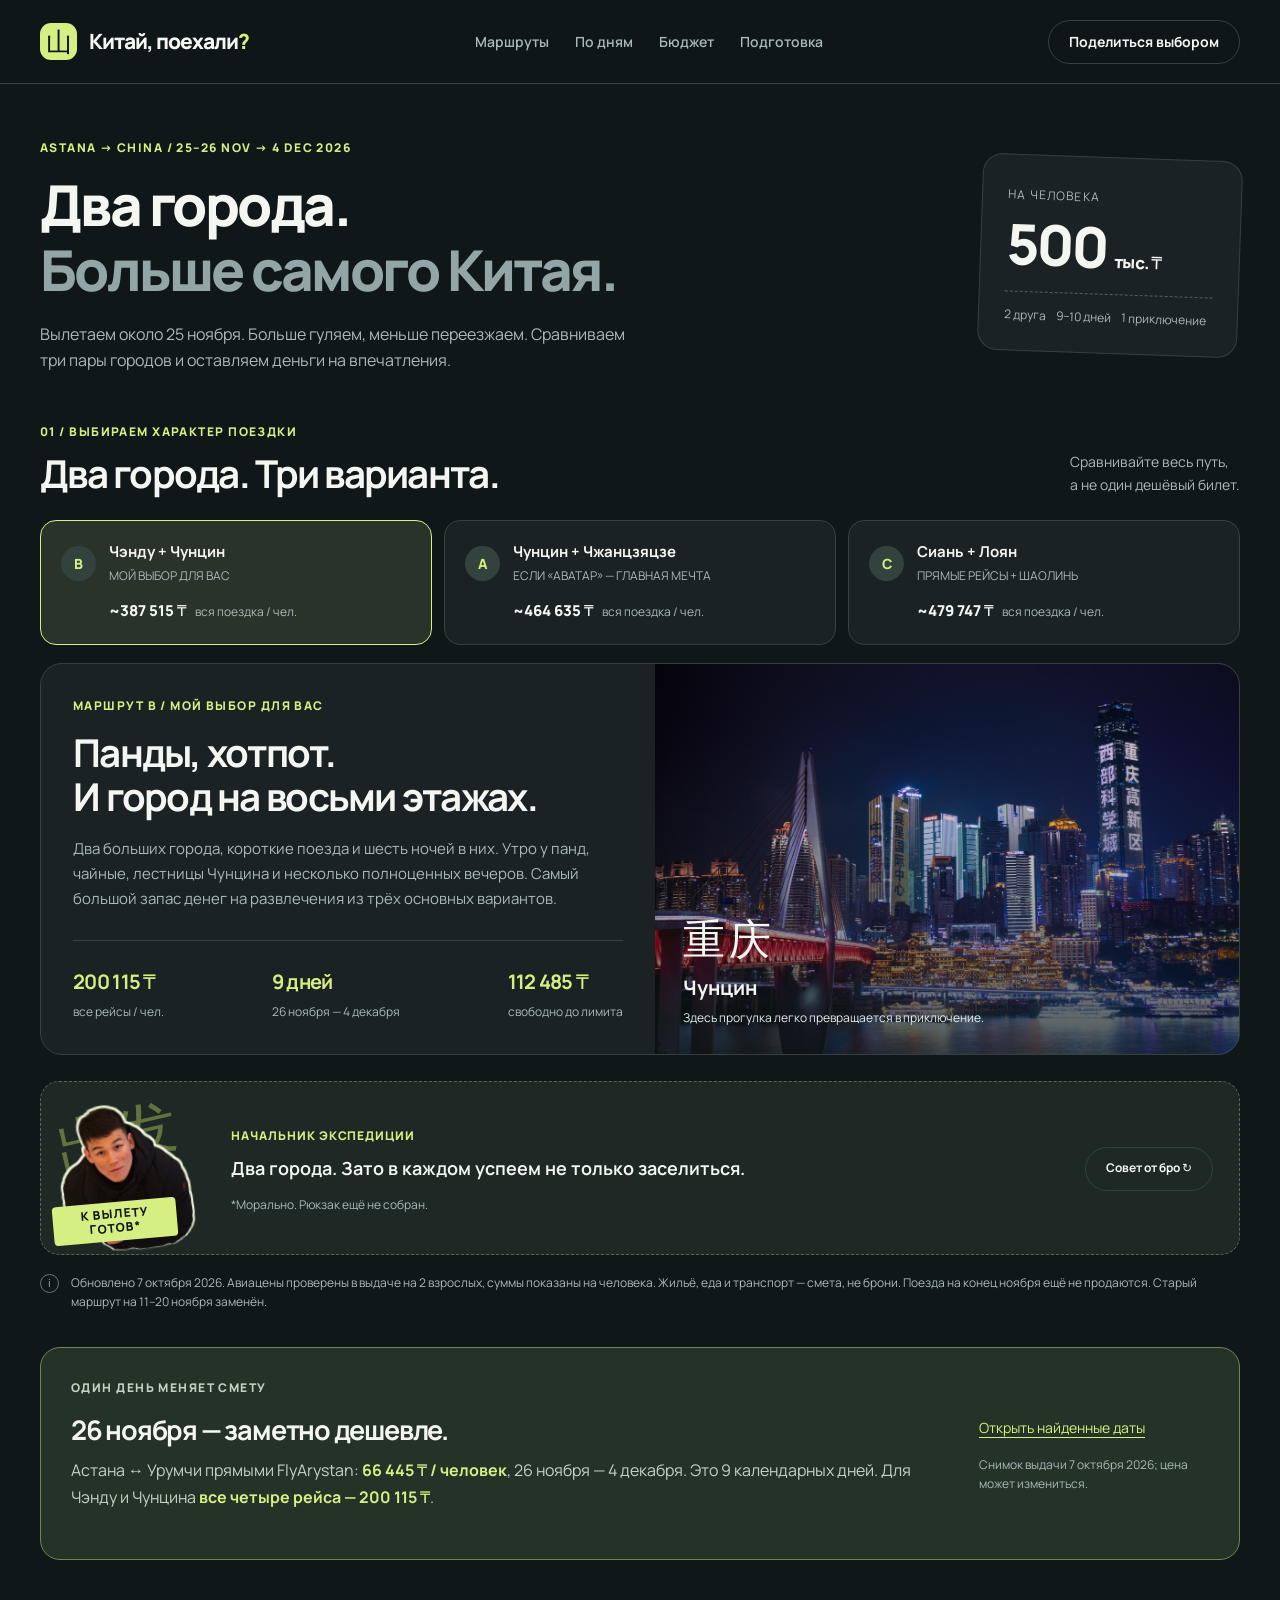
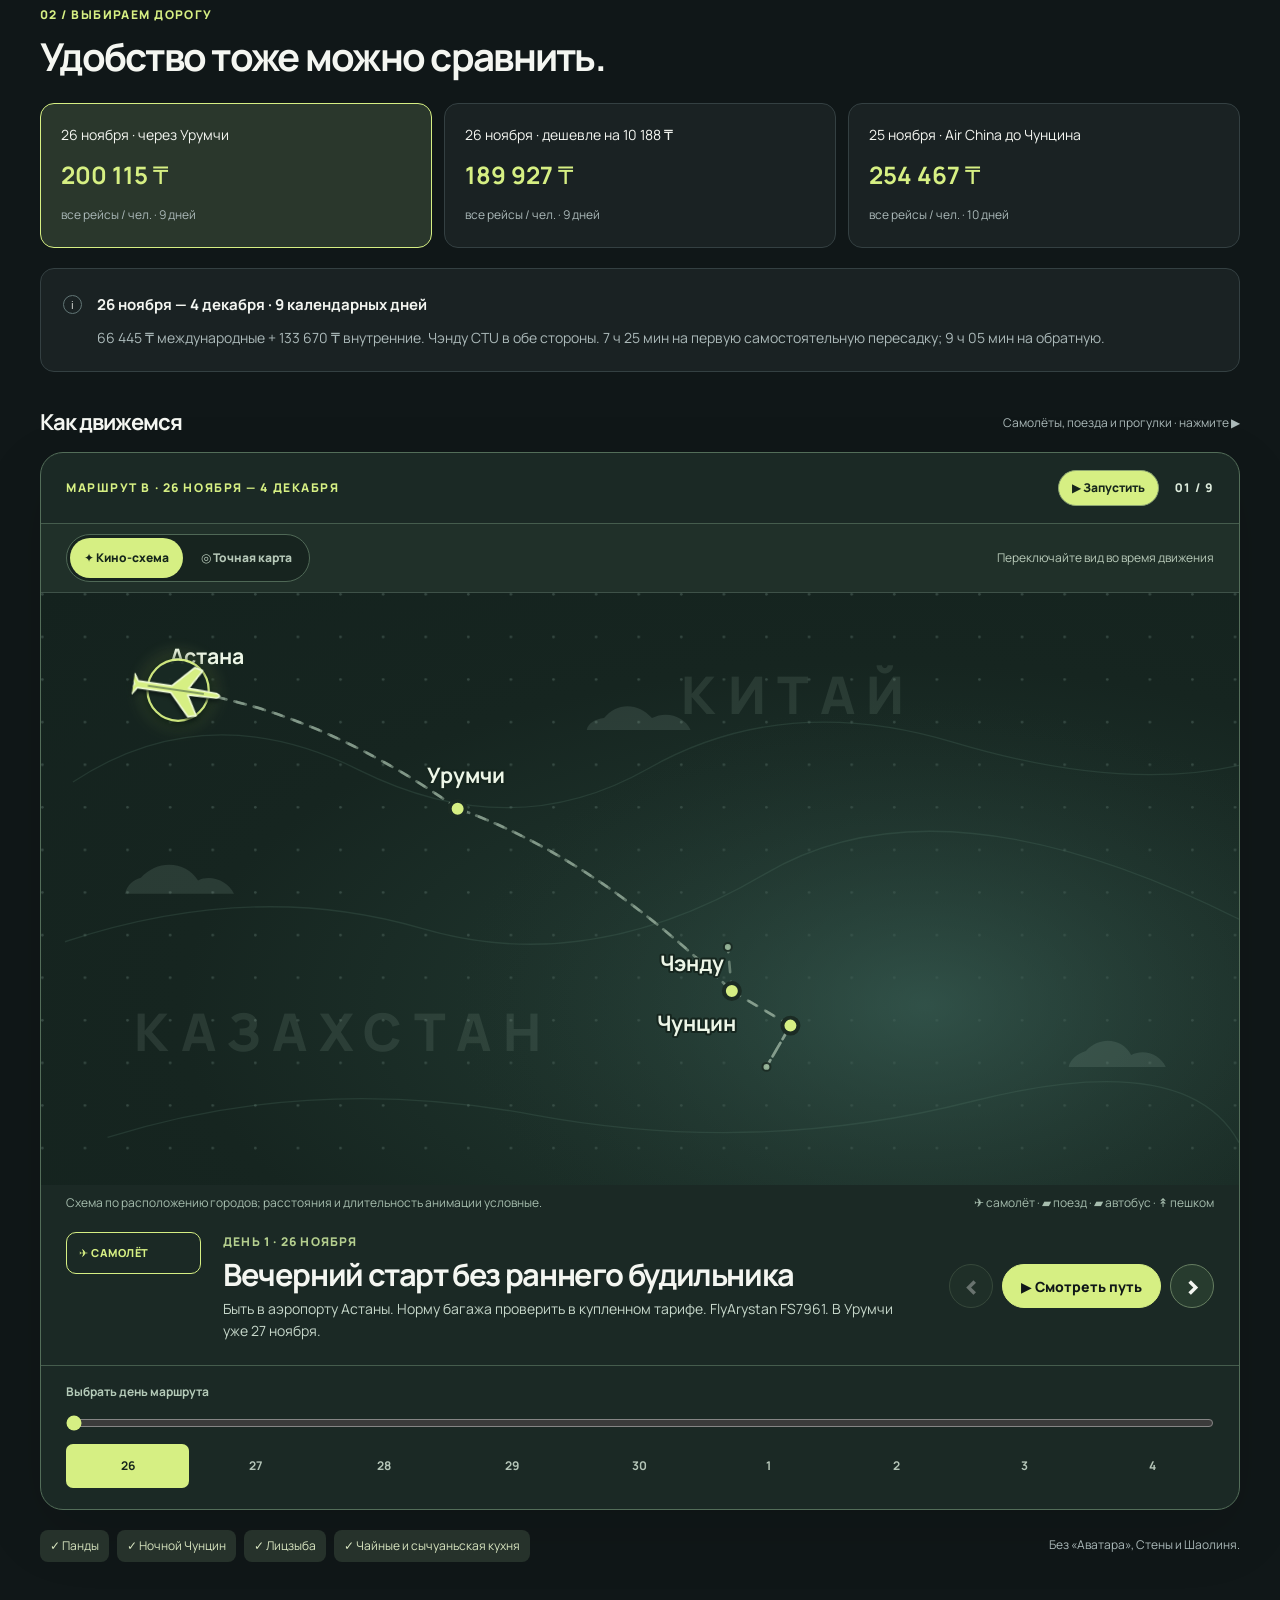
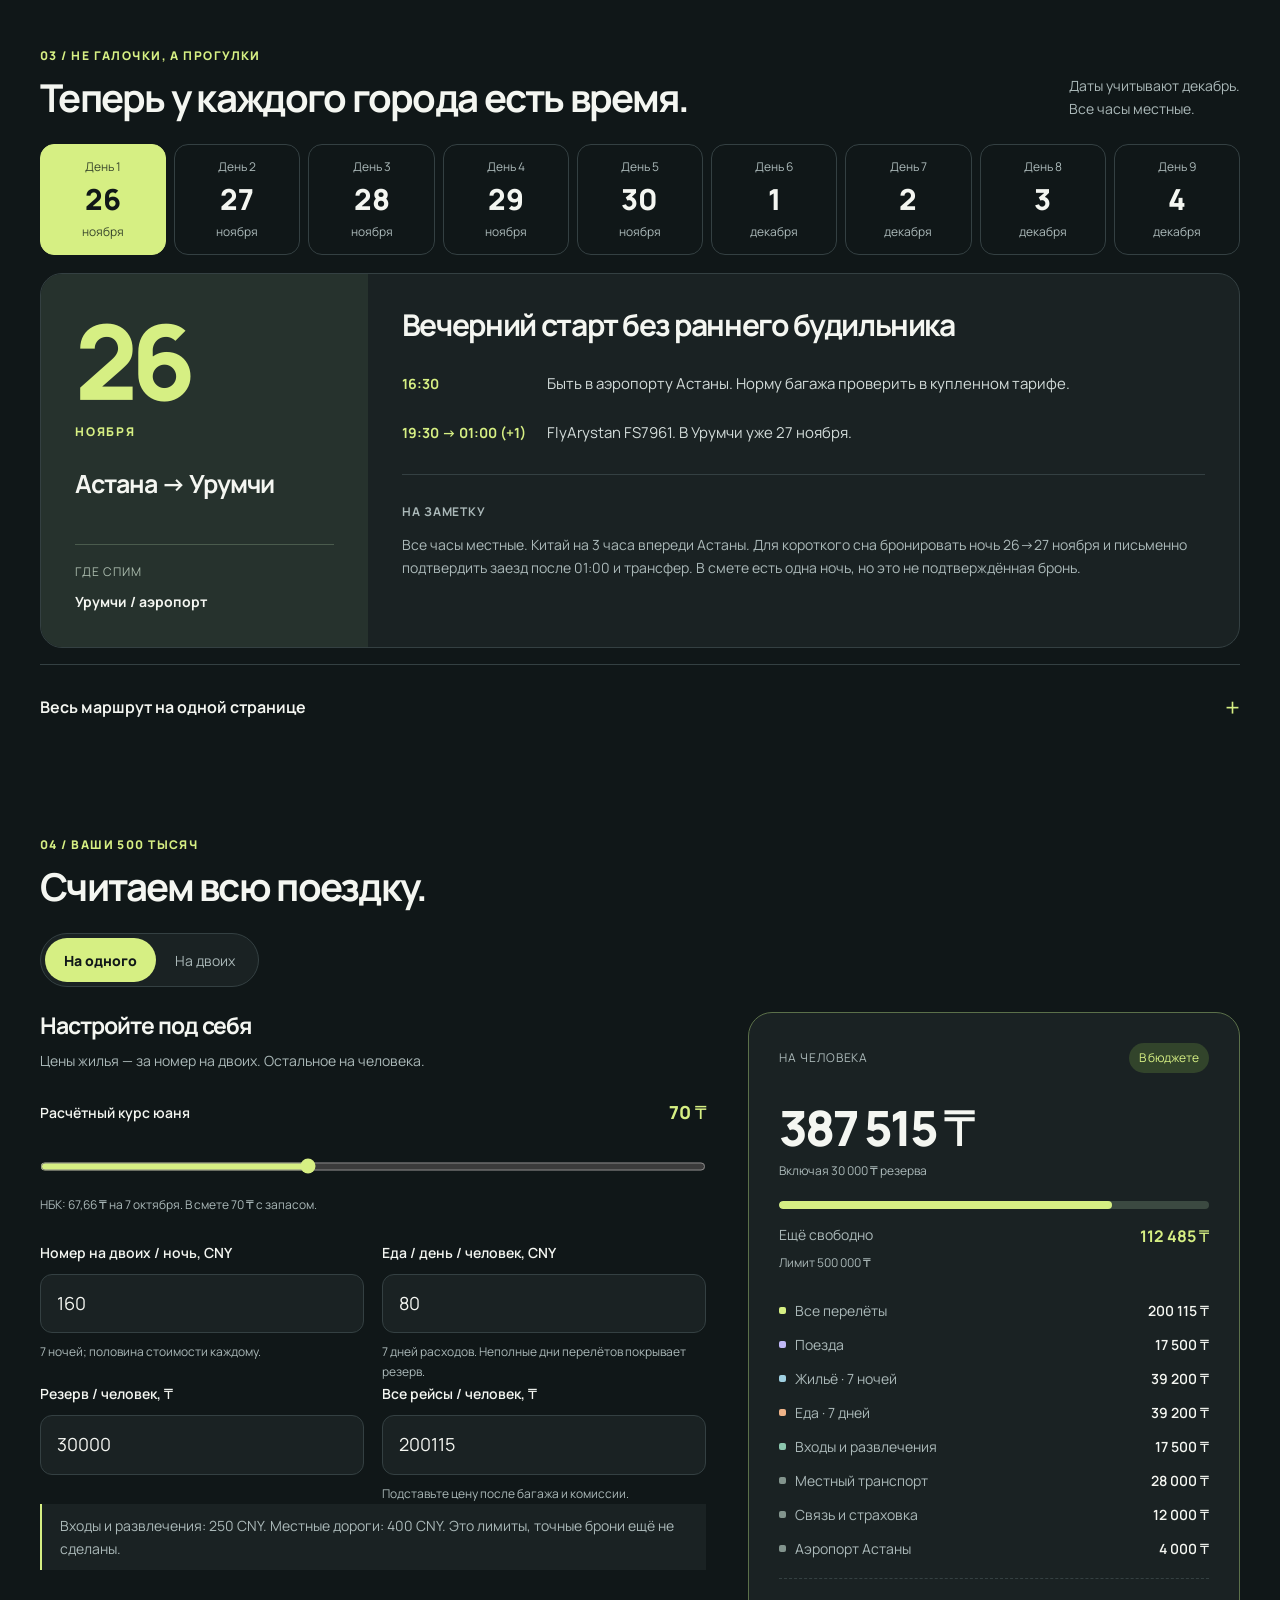
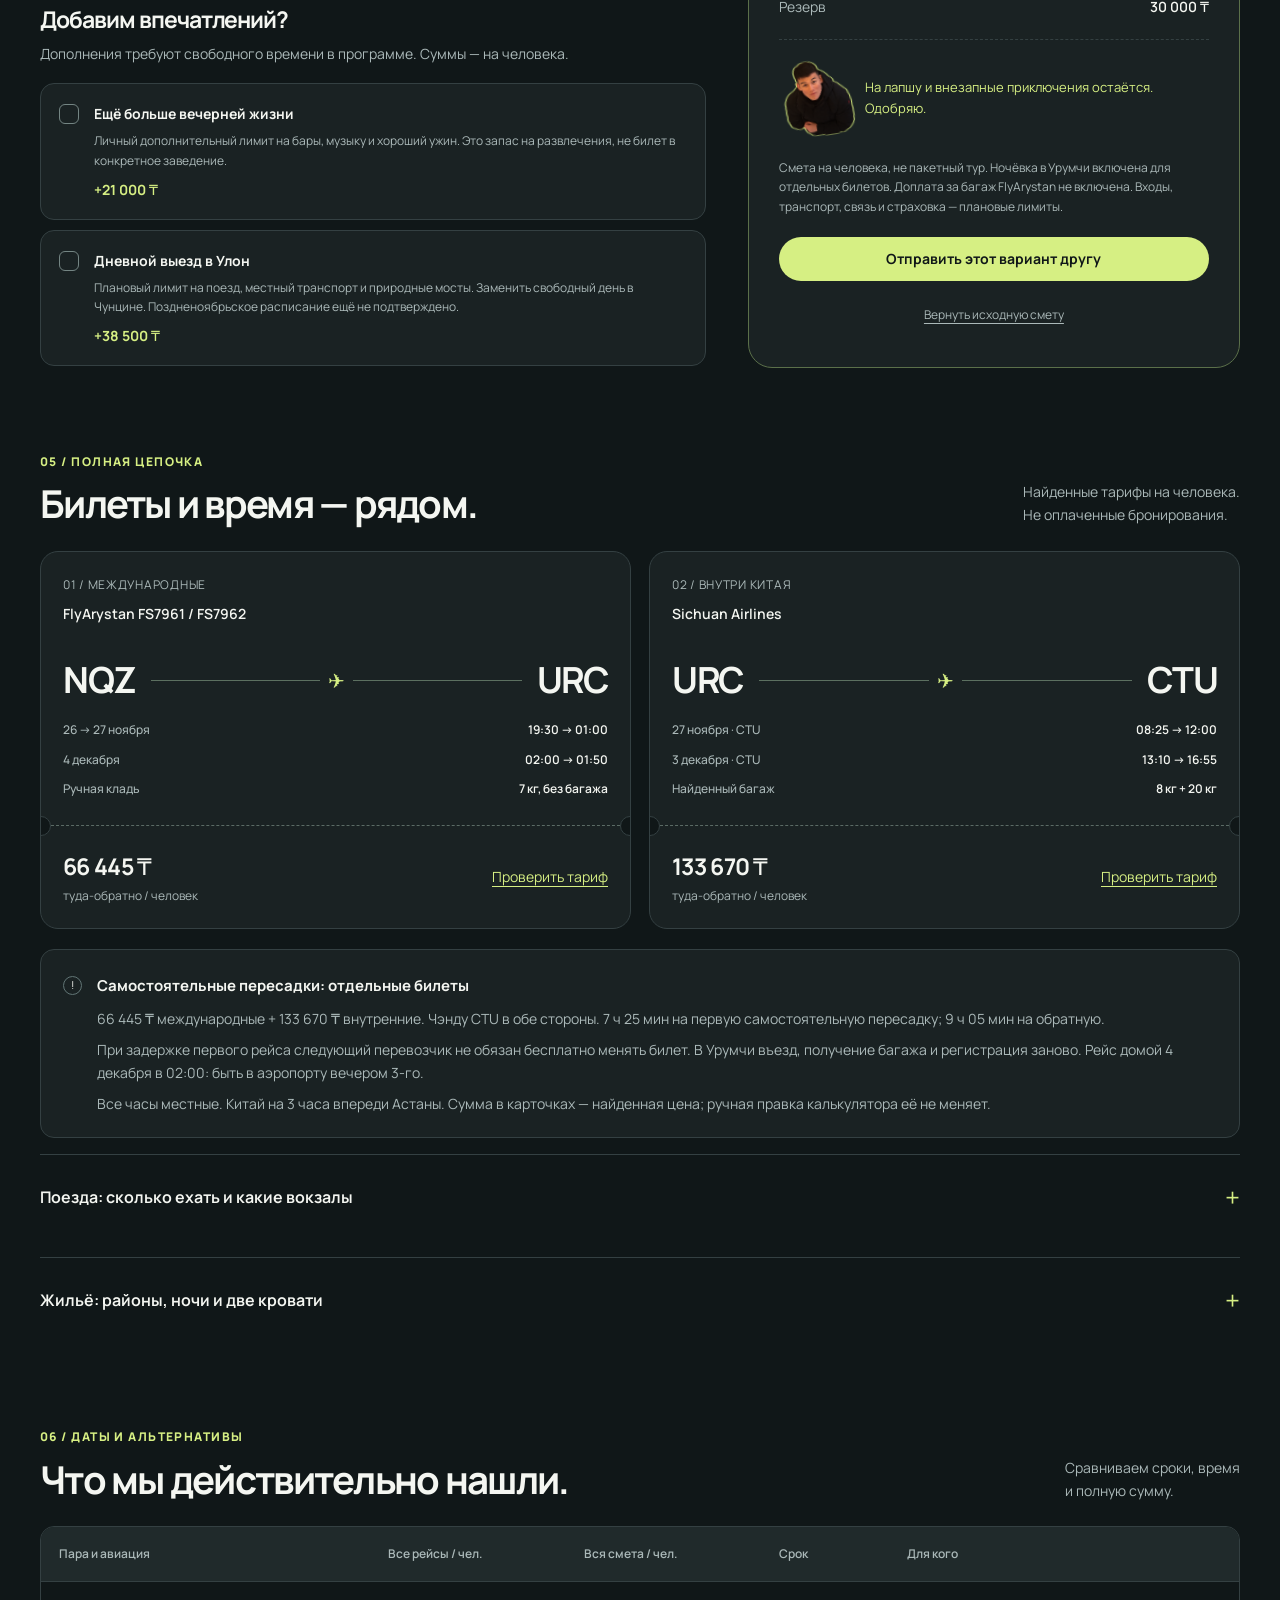
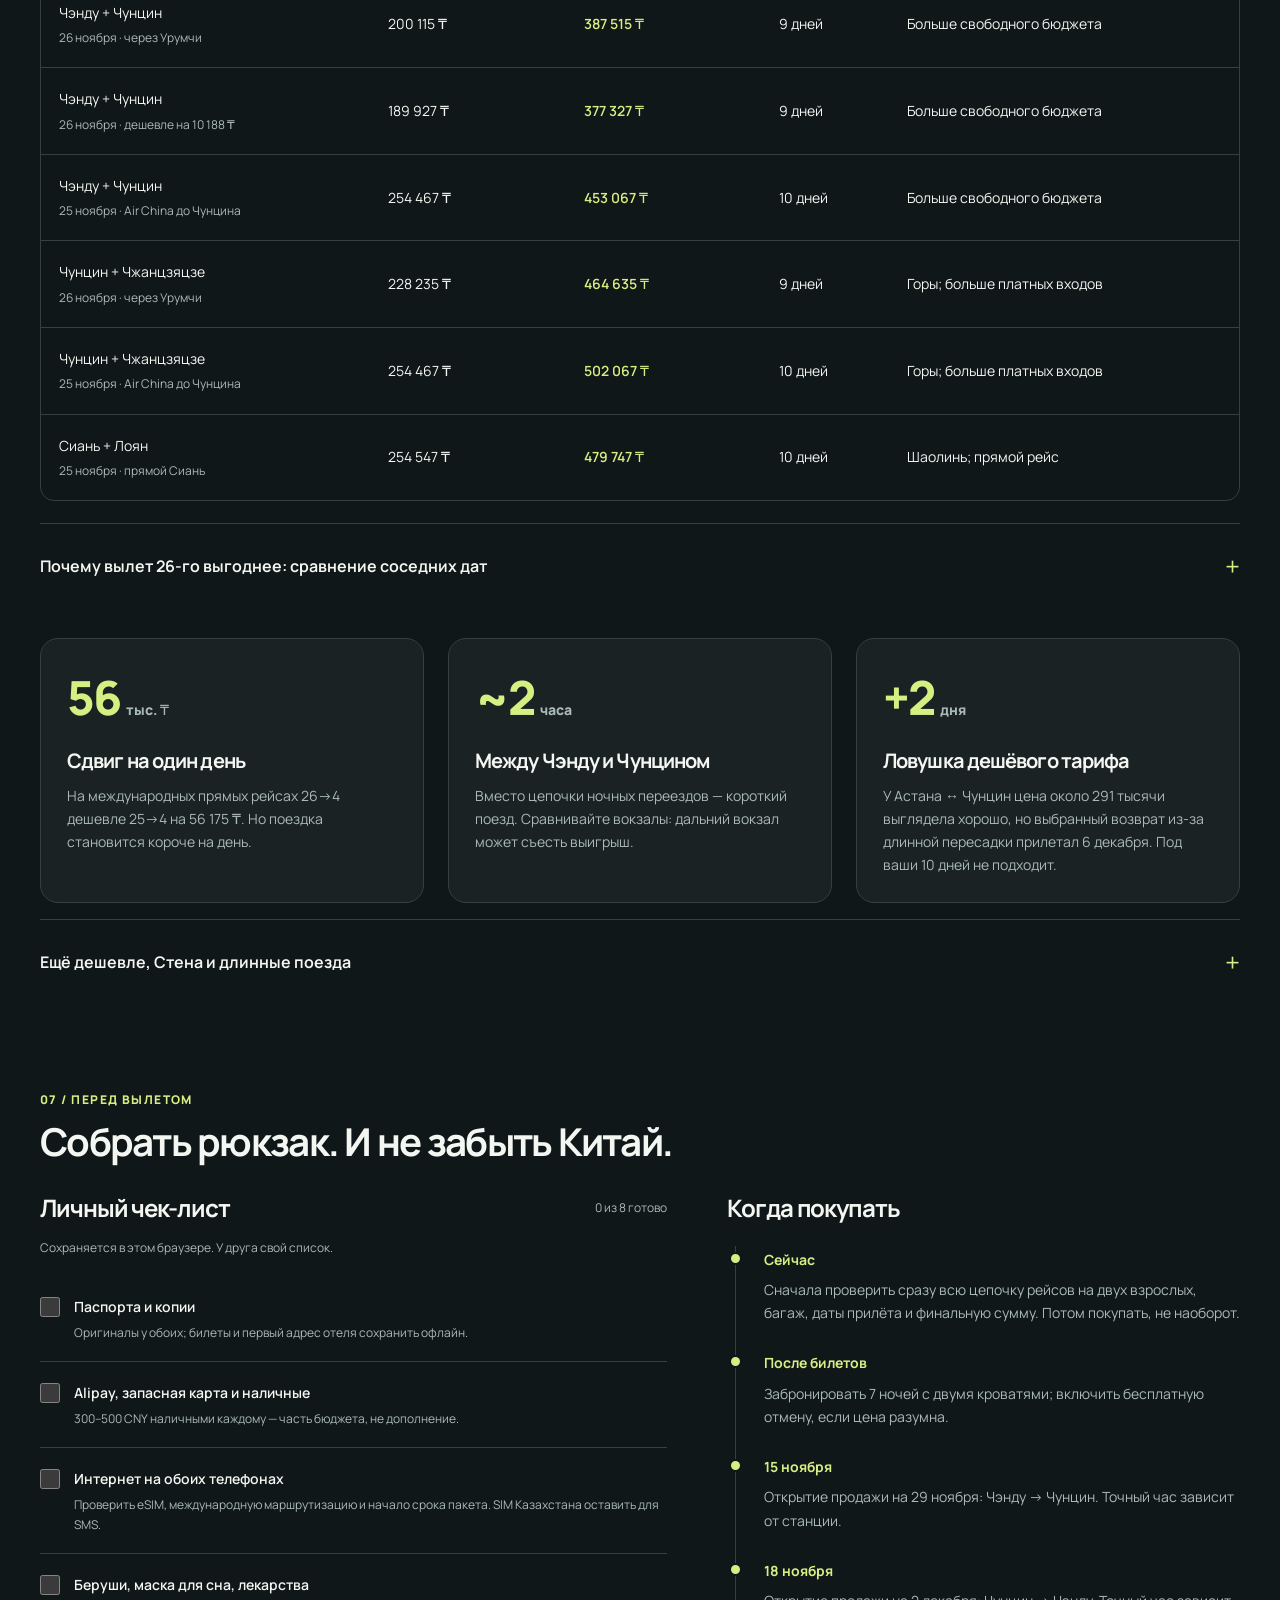
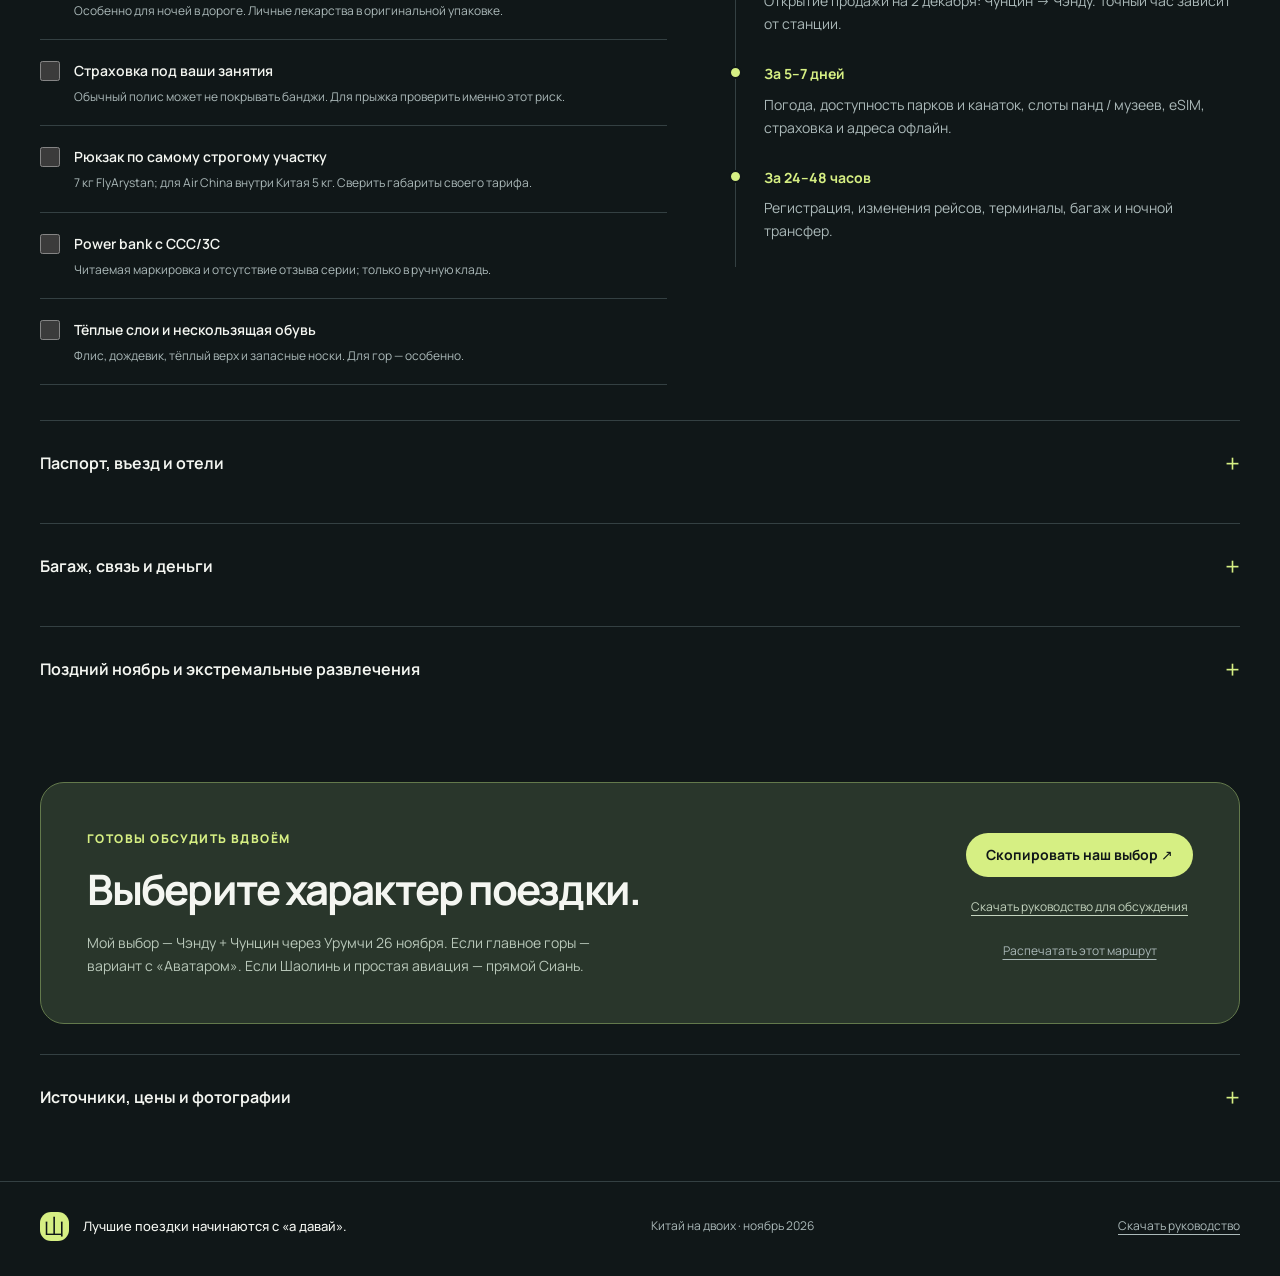
==== commit c168d409: "Plan late-November trip around two city bases and verified flight options" ====
--- a/index.html
+++ b/index.html
@@ -4,9 +4,9 @@
   <meta charset="UTF-8" />
   <meta name="viewport" content="width=device-width,initial-scale=1" />
   <meta name="theme-color" content="#101718" />
-  <meta name="description" content="Китай на двоих из Астаны. Сравните маршруты на 11–20 ноября 2026: билеты, горы Аватара, Великая стена, Шаолинь, панды и честный бюджет." />
+  <meta name="description" content="Китай на двоих из Астаны. Вылет 25–26 ноября 2026: два города, проверенные перелёты, карта и бюджет до 500 тысяч тенге." />
   <meta property="og:title" content="Китай, поехали? · 10 дней на двоих" />
-  <meta property="og:description" content="Три маршрута, шесть способов сэкономить и один большой повод собрать рюкзак. Выбираем поездку вместе." />
+  <meta property="og:description" content="Два города без гонки: Чэнду и Чунцин, горы Аватара или Сиань и Шаолинь. Выбираем вместе." />
   <meta property="og:type" content="website" />
   <link rel="icon" type="image/svg+xml" href="data:image/svg+xml,%3Csvg xmlns='http://www.w3.org/2000/svg' viewBox='0 0 64 64'%3E%3Crect width='64' height='64' rx='18' fill='%23101718'/%3E%3Cpath d='M12 47 27 18 36 34 42 24 54 47Z' fill='%23d6ef83'/%3E%3C/svg%3E" />
   <link rel="stylesheet" href="styles.css" />
@@ -22,27 +22,24 @@
   </header>
   <main id="top">
     <section class="intro shell">
-      <div><p class="eyebrow">ASTANA → CHINA / 11—20 NOV 2026</p><h1>Два рюкзака.<br/><span>Десять дней в Китае.</span></h1><p class="intro-copy">Горы из «Аватара», ночной Чунцин и дороги, ради которых стоит уехать. Выбираем, что будет нашим.</p></div>
-      <div class="trip-stamp"><span>НА ЧЕЛОВЕКА</span><strong>500<span>тыс. ₸</span></strong><div><span>2 друга</span><span>10 дней</span><span>1 приключение</span></div></div>
+      <div><p class="eyebrow">ASTANA → CHINA / 25–26 NOV → 4 DEC 2026</p><h1>Два города.<br/><span>Больше самого Китая.</span></h1><p class="intro-copy">Вылетаем около 25 ноября. Больше гуляем, меньше переезжаем. Сравниваем три пары городов и оставляем деньги на впечатления.</p></div>
+      <div class="trip-stamp"><span>НА ЧЕЛОВЕКА</span><strong>500<span>тыс. ₸</span></strong><div><span>2 друга</span><span>9–10 дней</span><span>1 приключение</span></div></div>
     </section>
     <section class="shell routes-section" id="routes">
-      <div class="section-heading"><div><p class="eyebrow">01 / ВЫБИРАЕМ ХАРАКТЕР ПОЕЗДКИ</p><h2>Три маршрута. Разный Китай.</h2></div><p>Сравнивайте весь путь,<br/>а не один дешёвый билет.</p></div>
-      <div class="route-choices" role="group" aria-label="Выбор маршрута">
-        <button class="route-choice selected" data-route="A" aria-pressed="true"><span class="route-letter">A</span><span class="route-label"><b>Древние города и горы</b><small>Сиань · Шаолинь · «Аватар»</small></span><span class="route-price">453 тыс.<small>база с резервом / чел.</small></span></button>
-        <button class="route-choice" data-route="B" aria-pressed="false"><span class="route-letter">B</span><span class="route-label"><b>Все три мечты</b><small>Стена · Шаолинь · «Аватар»</small></span><span class="route-price">484 тыс.<small>база с резервом / чел.</small></span></button>
-        <button class="route-choice" data-route="C" aria-pressed="false"><span class="route-letter">C</span><span class="route-label"><b>Панды, неон и высота</b><small>Чэнду · Чунцин · Фужун</small></span><span class="route-price">468 тыс.<small>база с резервом / чел.</small></span></button>
-      </div>
-      <div id="route-spotlight" class="route-spotlight"><div class="spotlight-copy"><p class="eyebrow">МАРШРУТ A / 4 ГОРОДА + ШАОЛИНЬ</p><h3>От терракотовых воинов<br/>к летающим горам.</h3><p>Сиань, Лоян, Чжанцзяцзе и Чунцин. Одна ночь в поезде, шесть — в гостиницах. Без Пекина, зато с запасом денег на впечатления.</p><div class="quick-stats"><span><b>215 тыс. ₸</b>весь межгород</span><span><b>1 ночь</b>в поезде</span><span><b>47 тыс. ₸</b>свободно до лимита</span></div></div><div class="spotlight-visual"><div class="photo-caption"><span>张家界</span><strong>Чжанцзяцзе</strong><small>Здесь горы кажутся невозможными.</small></div></div></div>
+      <div class="section-heading"><div><p class="eyebrow">01 / ВЫБИРАЕМ ХАРАКТЕР ПОЕЗДКИ</p><h2>Два города. Три варианта.</h2></div><p>Сравнивайте весь путь,<br/>а не один дешёвый билет.</p></div>
+      <div class="route-choices" id="route-choices" role="group" aria-label="Выбор пары городов"></div>
+      <div id="route-spotlight" class="route-spotlight"></div>
       <aside id="crew" class="expedition-crew" aria-label="Начальник экспедиции">
         <div class="crew-photo"><span class="crew-orbit" aria-hidden="true">出发</span><img src="assets/friend-sticker.png" alt="Наш друг — начальник экспедиции" width="1193" height="1293"><span class="crew-stamp">К ВЫЛЕТУ ГОТОВ*</span></div>
         <div class="crew-speech"><span class="crew-title">НАЧАЛЬНИК ЭКСПЕДИЦИИ</span><p id="crew-quote" aria-live="polite">Я просто спросил: «А давай в Китай?» Теперь у нас целая экспедиция.</p><span class="crew-footnote">*Морально. Рюкзак ещё не собран.</span></div>
         <button class="button subtle" id="crew-advice" type="button">Совет от бро ↻</button>
       </aside>
-      <div class="source-note"><span class="note-symbol">i</span><p>Цены проверены 29 сентября 2026. Авиация — найденная выдача на двоих; ноябрьские поезда ещё не в продаже. Отели и бытовые расходы — плановые суммы. Билеты не забронированы.</p></div>
+      <div class="source-note"><span class="note-symbol">i</span><p>Обновлено 7 октября 2026. Авиацены проверены в выдаче на 2 взрослых, суммы показаны на человека. Жильё, еда и транспорт — смета, не брони. Поезда на конец ноября ещё не продаются. Старый маршрут на 11–20 ноября заменён.</p></div>
     </section>
     <div id="planner-content" class="shell"></div>
   </main>
-  <footer class="shell footer"><div><span class="brand-mark">山</span><b>Лучшие поездки начинаются с «а давай».</b></div><p>Китай на двоих · ноябрь 2026</p><a href="assets/china-guide.pdf" download>Скачать полный PDF</a></footer>
+  <footer class="shell footer"><div><span class="brand-mark">山</span><b>Лучшие поездки начинаются с «а давай».</b></div><p>Китай на двоих · ноябрь 2026</p><a href="guide-25-november.md" download>Скачать руководство</a></footer>
+  <noscript><p class="shell">Для интерактивного выбора включите JavaScript или <a href="guide-25-november.md">откройте текстовое руководство</a>.</p></noscript>
   <div id="toast" class="toast" role="status" aria-live="polite"></div>
   <script defer src="assets/vendor/leaflet.js"></script>
   <script type="module" src="app.js"></script>
--- a/styles.css
+++ b/styles.css
@@ -83,3 +83,7 @@
 @media(max-width:600px){.geo-label:not(.geo-label-astana):not(.geo-label-urc){display:none}}
 @media print{.trip-animation{display:none}}
 @media(prefers-reduced-motion:reduce){.map-clouds,.movie-arrival circle:last-child{animation:none}.movie-arrival circle:last-child{opacity:.35}}
+/* Late-November edition: two city bases and complete flight chains. */
+.departure-deal{display:grid;grid-template-columns:1fr 230px;gap:36px;padding:30px;border:1px solid #718454;border-radius:20px;background:#253228;margin-top:35px}.departure-deal h3{font-size:27px;margin-bottom:12px}.departure-deal p{line-height:1.7;color:#c5d2c1}.departure-deal b{color:var(--accent)}.departure-deal>div:last-child{align-self:center}.departure-deal small{display:block;font-size:12px;color:var(--muted);margin-top:14px;line-height:1.6}.compact-block{margin-top:45px}.transport-options{display:grid;grid-template-columns:repeat(auto-fit,minmax(230px,1fr));gap:12px}.transport-choice{display:flex;flex-direction:column;text-align:left;gap:10px;padding:20px;min-height:145px;border:1px solid var(--line);border-radius:14px;background:var(--panel);color:var(--text)}.transport-choice.selected{border-color:var(--accent);background:#2a372c}.transport-choice>span{font-size:14px;line-height:1.5}.transport-choice>b{font-size:24px;color:var(--accent)}.transport-choice small{font-size:12px;color:var(--muted)}.transport-choice:focus-visible{outline:3px solid var(--accent);outline-offset:3px}.city-poster{position:absolute;inset:0;padding:30px;background:radial-gradient(ellipse at 80% 15%,#be79464d,transparent 60%),linear-gradient(145deg,#393727,#1f302a);display:flex;align-items:start;flex-direction:column}.city-poster>span{font-size:76px;line-height:1.1;letter-spacing:.1em;color:#ead59f}.city-poster>small{font-size:13px;letter-spacing:.18em;color:#ddc693;margin-top:15px}.poster-wall{position:absolute;right:25px;top:80px;writing-mode:vertical-rl;font-size:55px;color:#b89a5a33}.day-tabs{grid-template-columns:repeat(var(--day-count,9),1fr)}.full-day{border-bottom:1px solid var(--line);padding-bottom:12px}.full-day-detail{padding-left:75px;font-size:14px;color:var(--muted);line-height:1.7}.full-day-detail p{margin:8px 0}.full-day-detail b{color:var(--text);font-weight:600}.flight-grid{grid-template-columns:repeat(auto-fit,minmax(290px,1fr));max-width:100%}.flight-times span{text-align:right}.flight-times>p{align-items:start}.comparison-scroll .data-table{min-width:950px}.table-scroll,.comparison-scroll{overscroll-behavior-inline:contain}.movie-days button{min-height:44px}.movie-view-switch button{min-height:40px}.quick-stats{flex-wrap:wrap}
+@media(max-width:720px){.departure-deal{grid-template-columns:1fr;padding:24px;gap:12px}.departure-deal h3{font-size:25px}.departure-deal p{font-size:15px}.transport-options{grid-template-columns:1fr}.transport-choice{min-height:120px}.day-tabs{grid-template-columns:repeat(5,1fr)}.full-day-detail{padding-left:0}.city-poster>span{font-size:60px}.comparison-scroll{position:relative}.flight-grid{grid-template-columns:1fr}.quick-stats>span{max-width:170px}.quick-stats b{font-size:20px}}
+@media print{.departure-deal,.transport-options,.day-tabs,.day-panel,#compare,.practical-grid,.packing,.calendar,.final-card,.source-note{display:none}.full-day-detail{padding-left:0;color:black}.full-day{break-inside:avoid}.compact-day,.compact-day small,.compact-day b{color:black}.budget-controls,.budget-editor{display:none}.budget-result,.flight-card,.travel-note{background:white;color:black;border-color:#aaa}.budget-total,.budget-breakdown span,.budget-breakdown b,.negative{color:black!important}details{display:block}details>summary{display:none}details:not([open])>.details-body{display:none}}
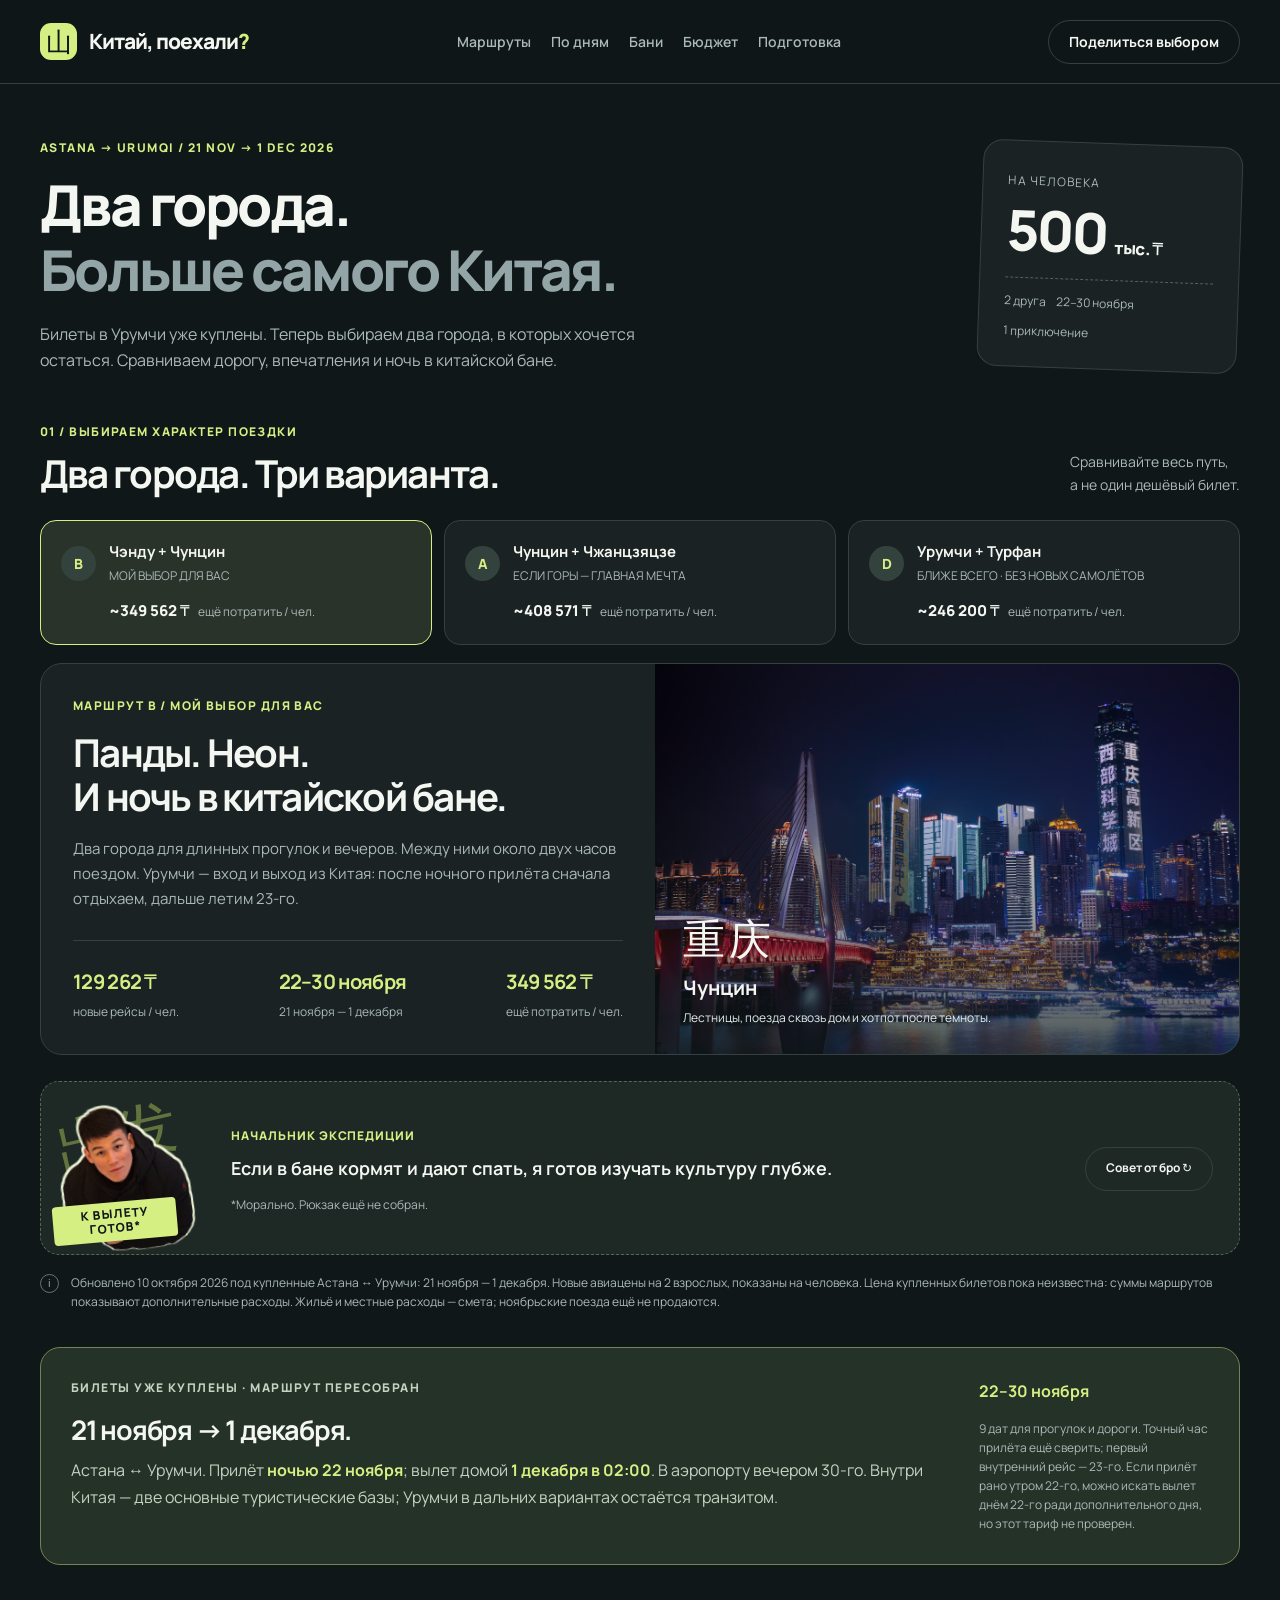
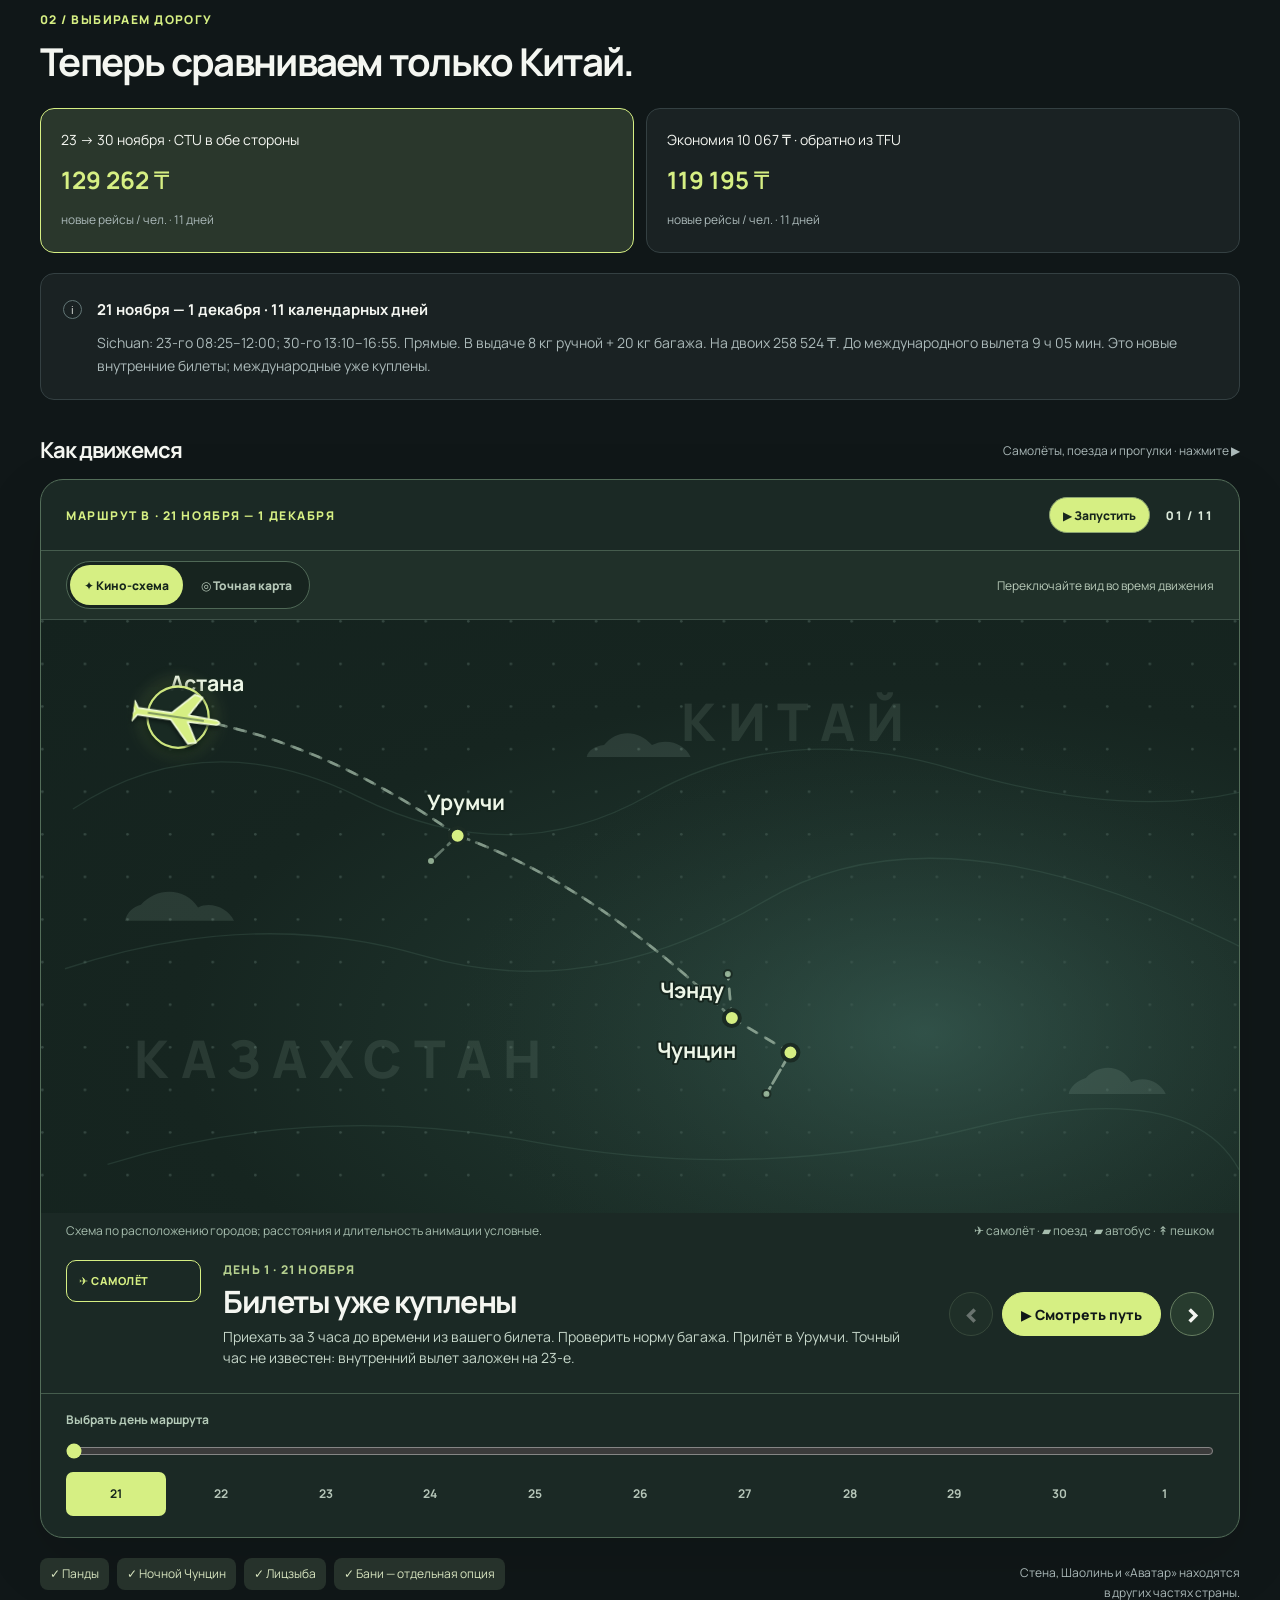
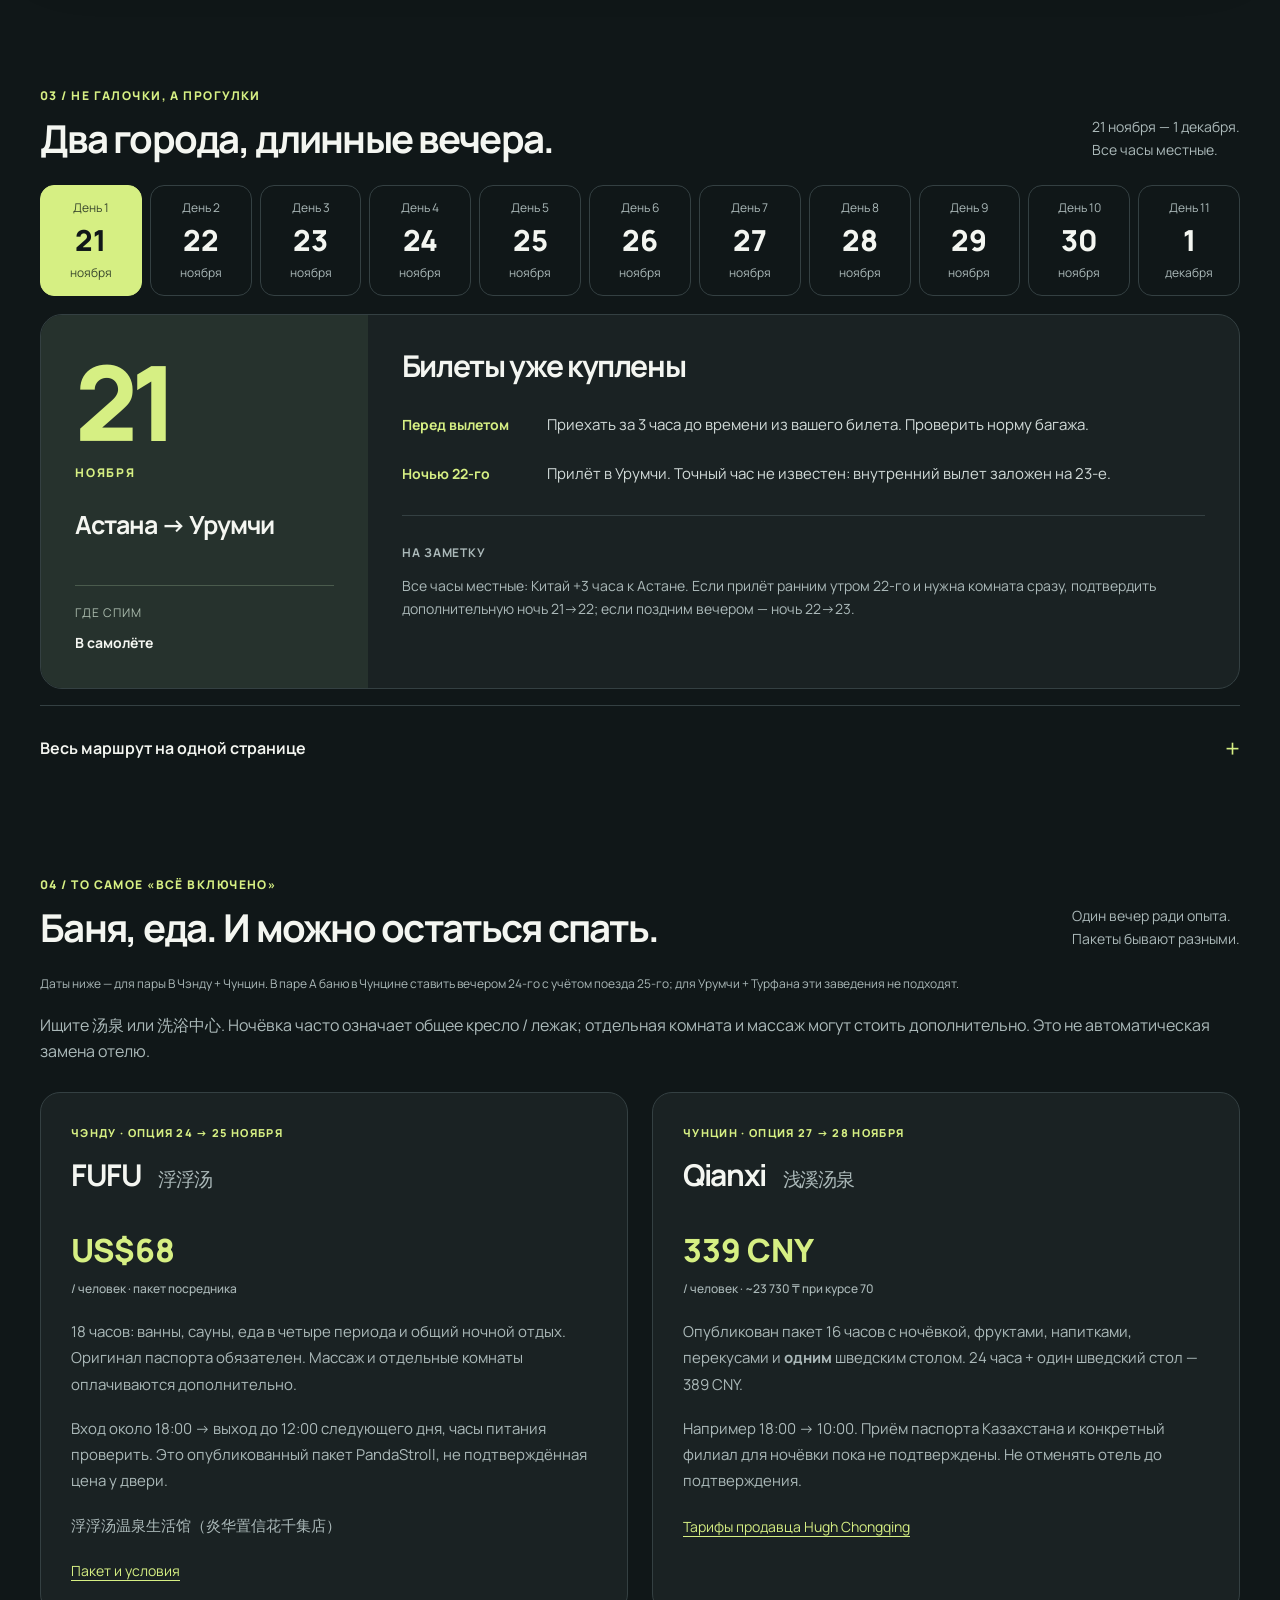
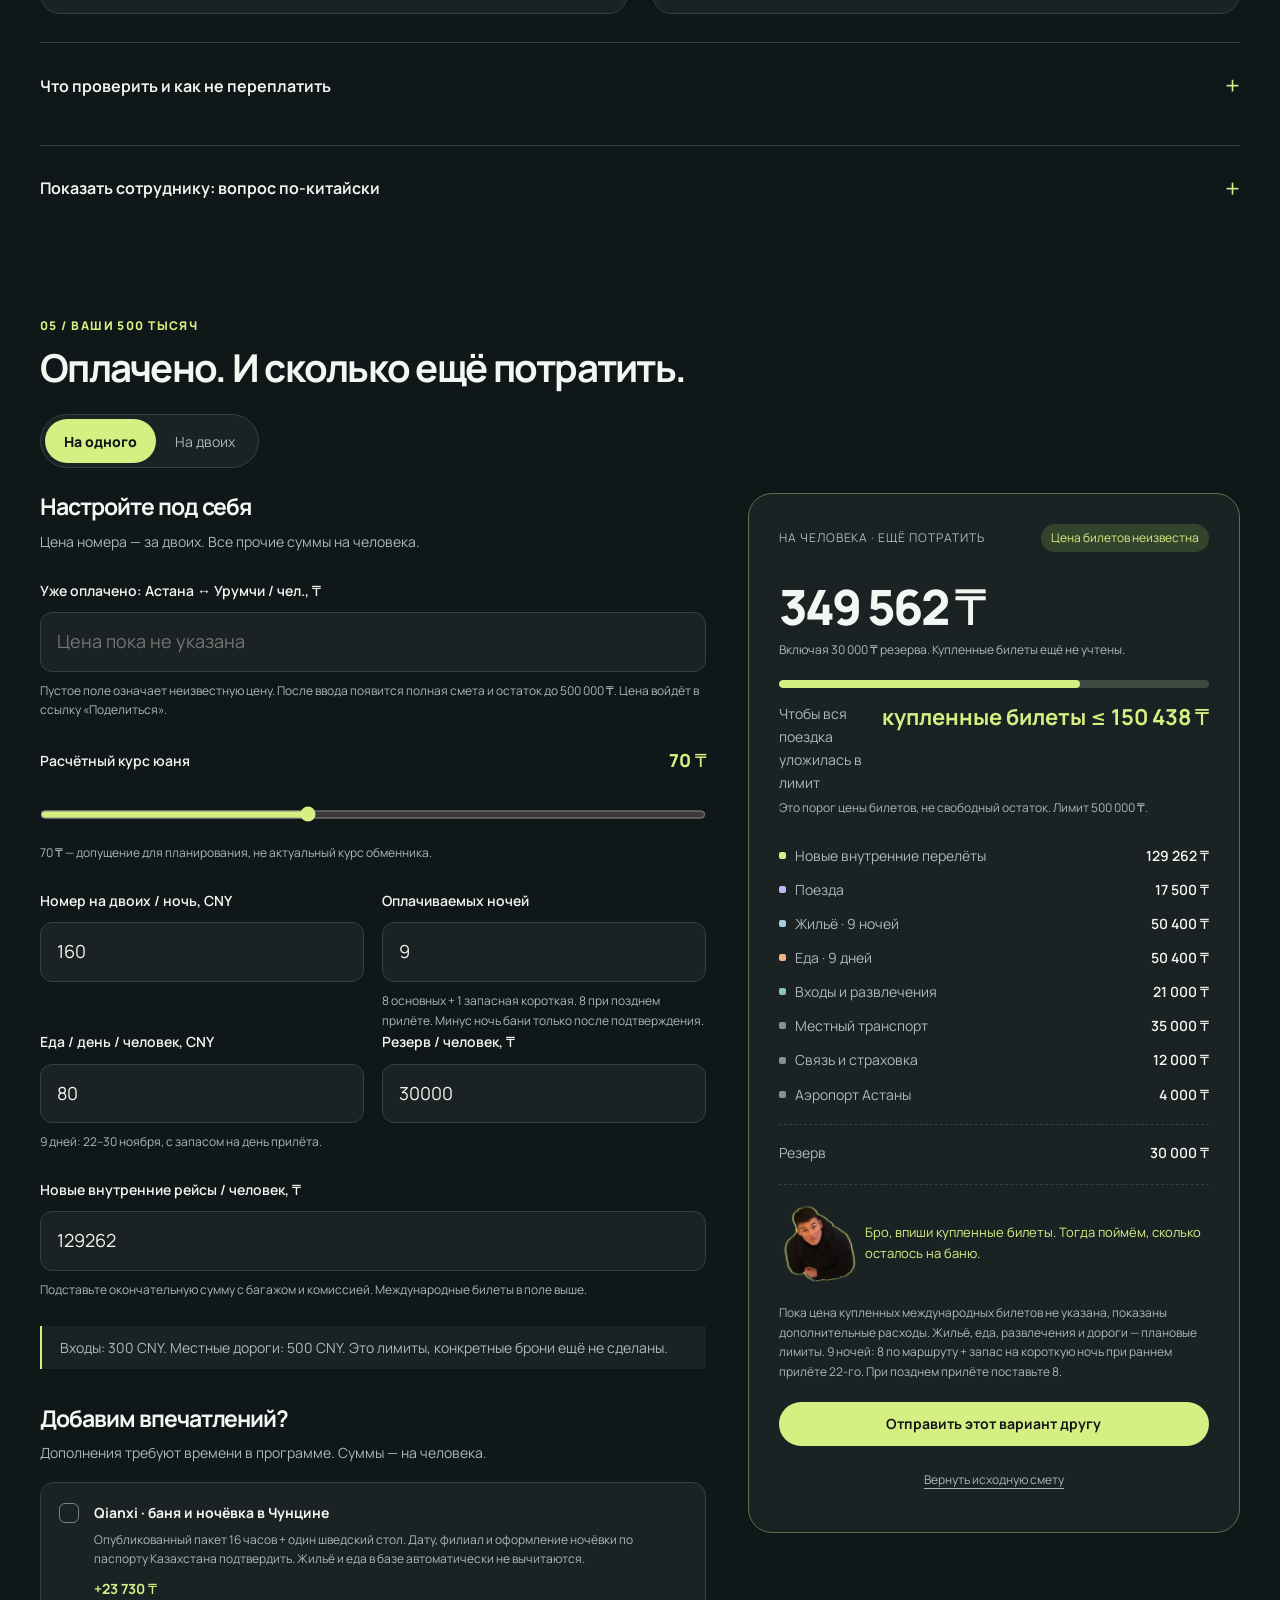
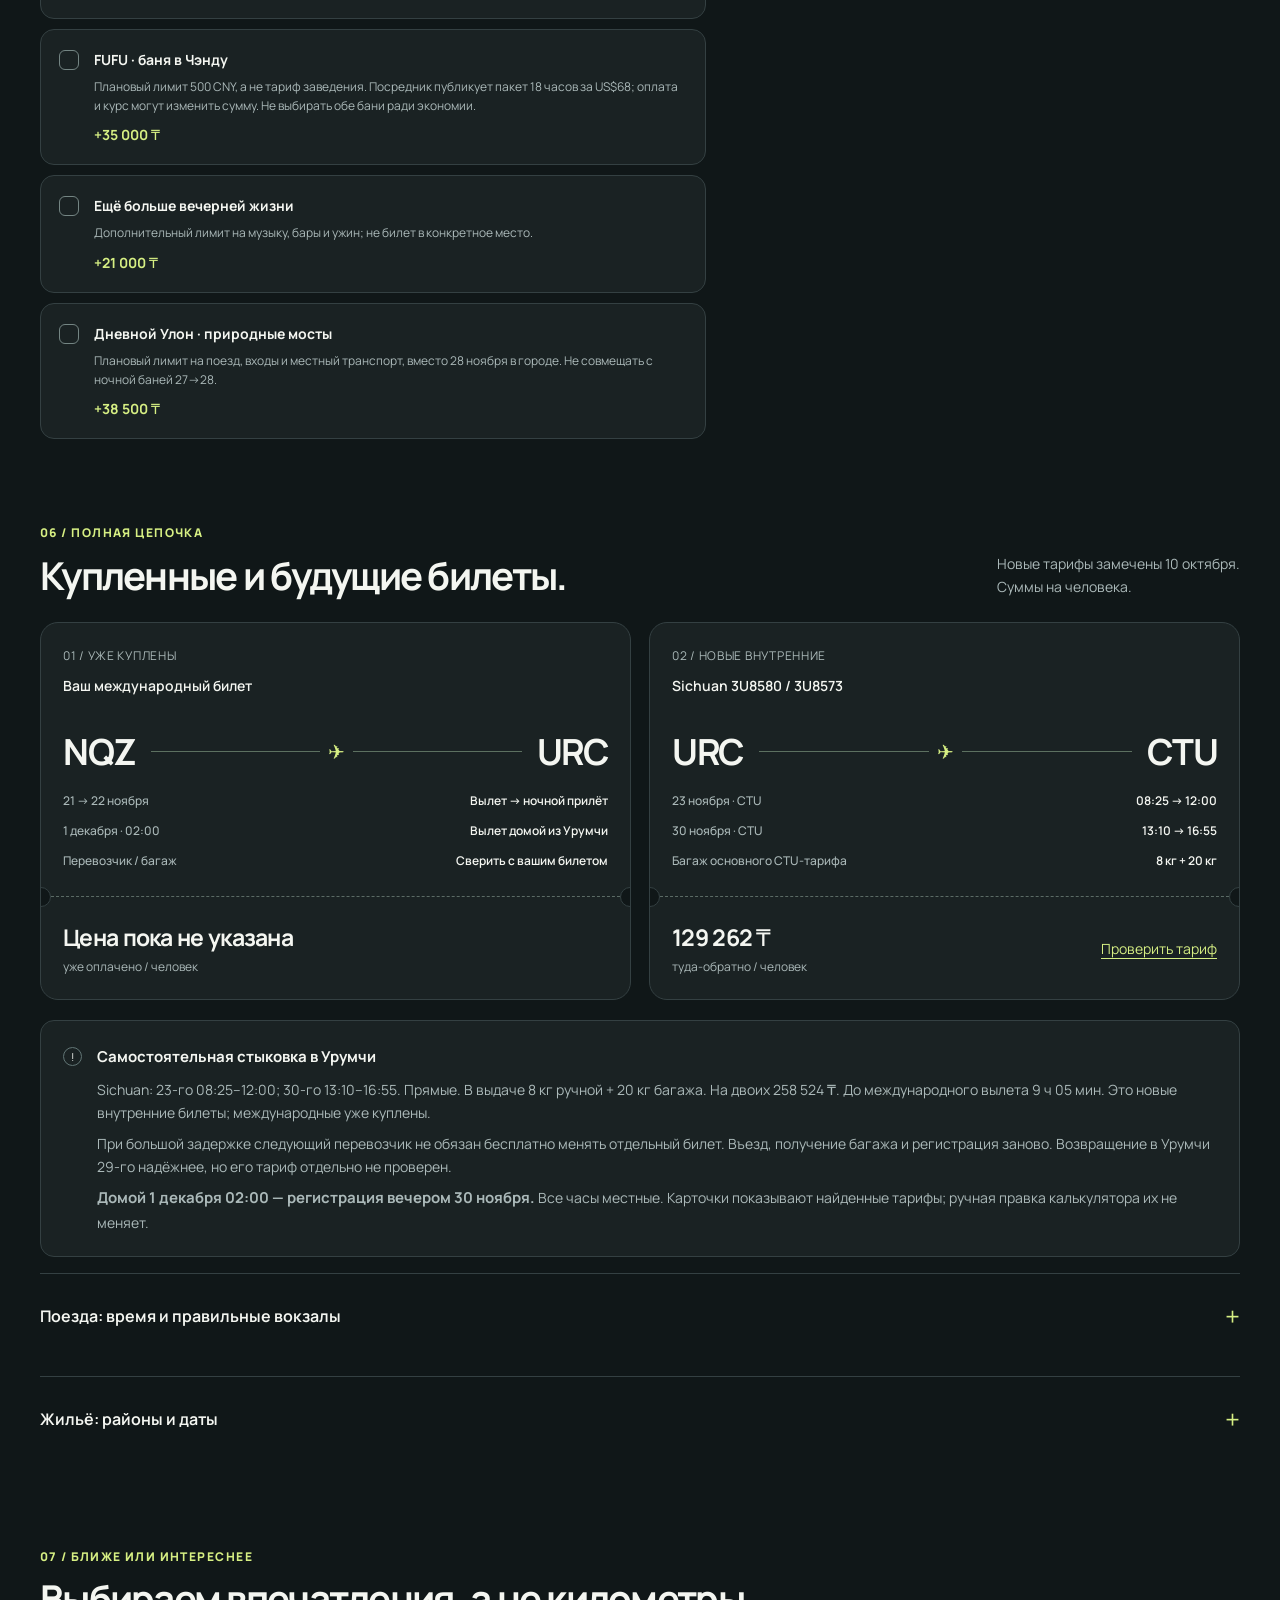
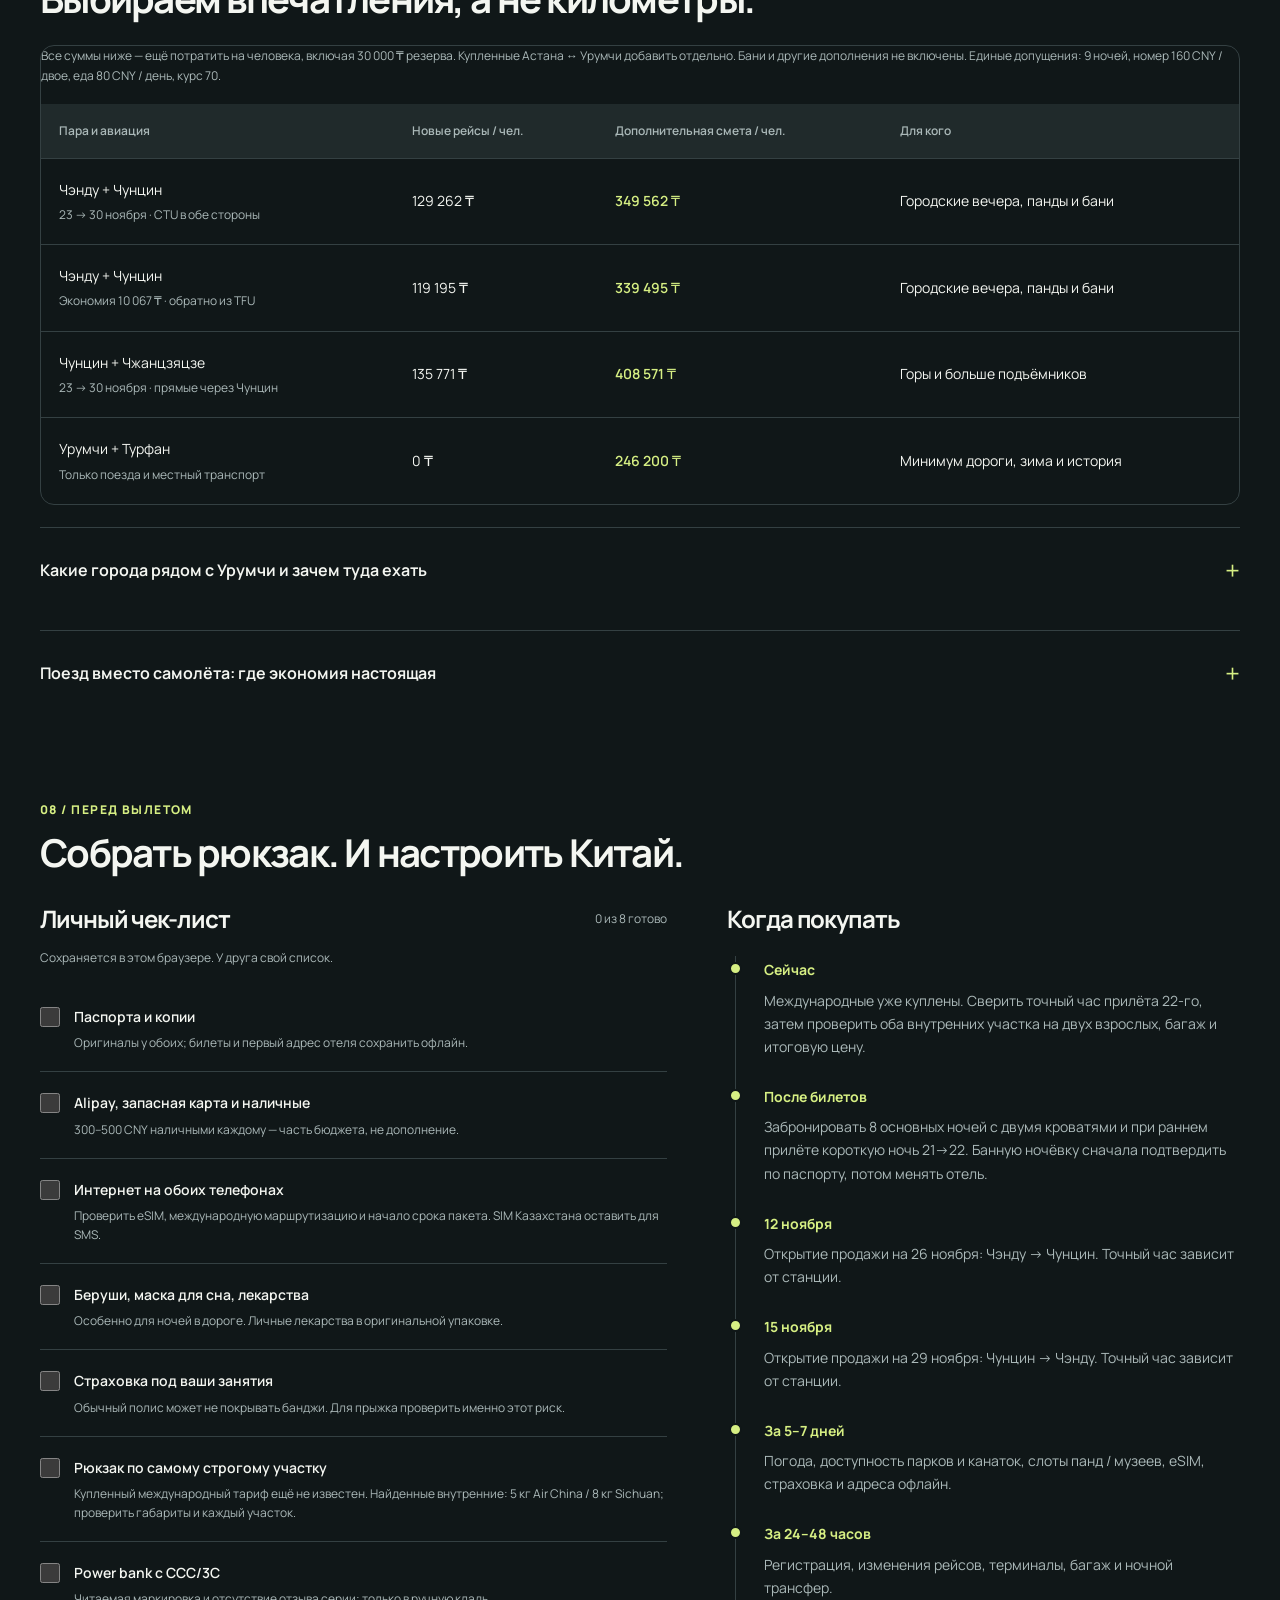
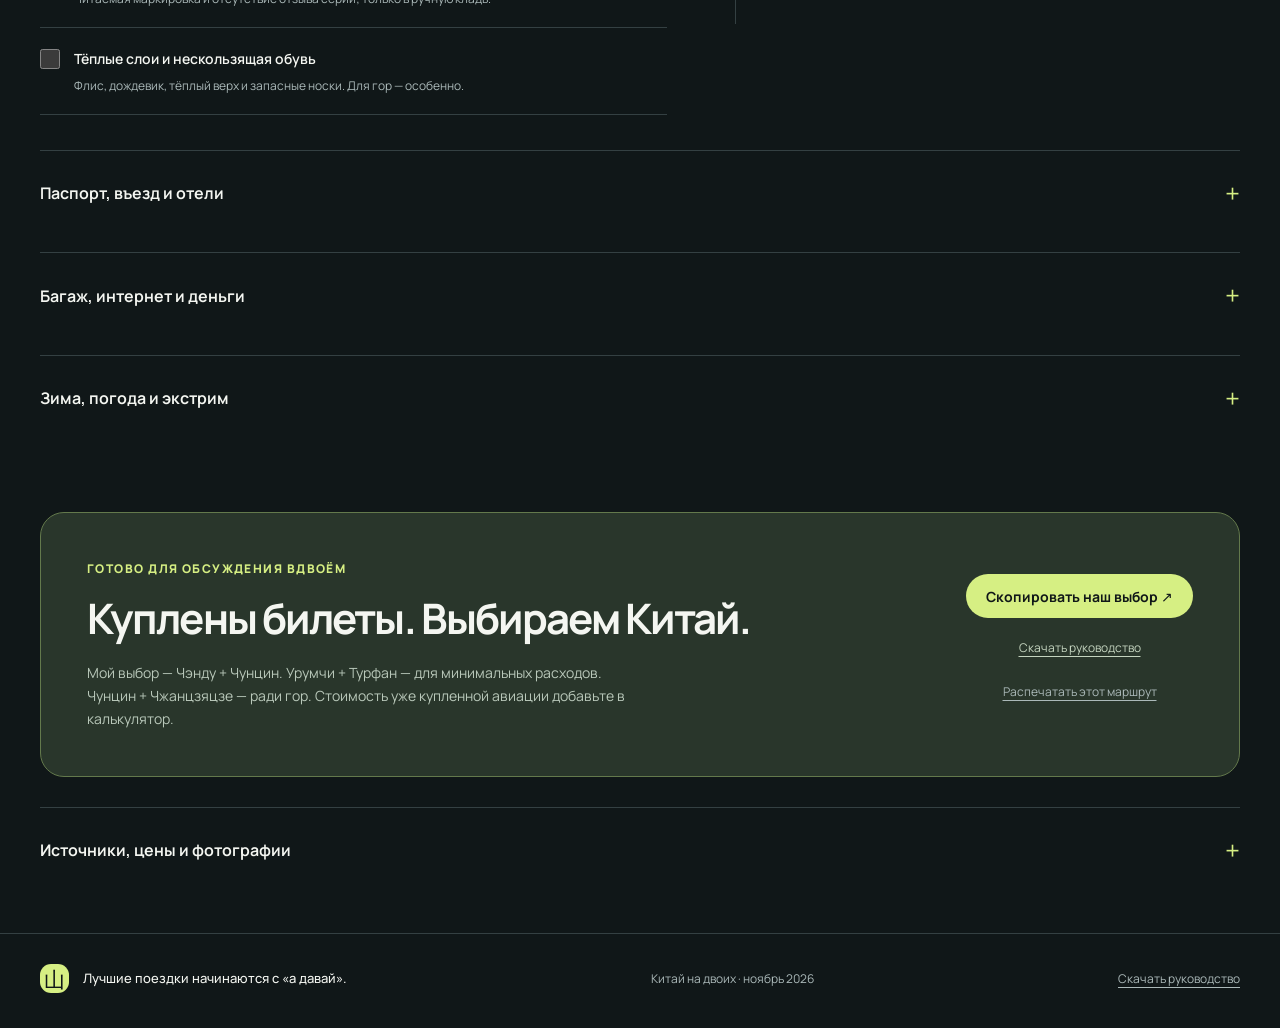
==== commit 617ffb24: "Replan purchased Urumqi trip for November 21–December 1 with bathhouse options" ====
--- a/index.html
+++ b/index.html
@@ -4,26 +4,26 @@
   <meta charset="UTF-8" />
   <meta name="viewport" content="width=device-width,initial-scale=1" />
   <meta name="theme-color" content="#101718" />
-  <meta name="description" content="Китай на двоих из Астаны. Вылет 25–26 ноября 2026: два города, проверенные перелёты, карта и бюджет до 500 тысяч тенге." />
-  <meta property="og:title" content="Китай, поехали? · 10 дней на двоих" />
-  <meta property="og:description" content="Два города без гонки: Чэнду и Чунцин, горы Аватара или Сиань и Шаолинь. Выбираем вместе." />
+  <meta name="description" content="Китай на двоих из Астаны. 21 ноября — 1 декабря 2026 через Урумчи: две туристические базы, бани с ночёвкой, карта и бюджет." />
+  <meta property="og:title" content="Китай, поехали? · Купленные билеты, новый маршрут" />
+  <meta property="og:description" content="Два города без гонки: Чэнду и Чунцин, горы Аватара или Урумчи и Турфан. Выбираем вместе." />
   <meta property="og:type" content="website" />
   <link rel="icon" type="image/svg+xml" href="data:image/svg+xml,%3Csvg xmlns='http://www.w3.org/2000/svg' viewBox='0 0 64 64'%3E%3Crect width='64' height='64' rx='18' fill='%23101718'/%3E%3Cpath d='M12 47 27 18 36 34 42 24 54 47Z' fill='%23d6ef83'/%3E%3C/svg%3E" />
   <link rel="stylesheet" href="styles.css" />
   <link rel="stylesheet" href="assets/vendor/leaflet.css" />
-  <title>Китай, поехали? · Наши 10 дней</title>
+  <title>Китай, поехали? · 21 ноября — 1 декабря</title>
 </head>
 <body>
   <a href="#routes" class="skip-link">К выбору маршрута</a>
   <header class="topbar">
     <a class="brand" href="#top" aria-label="Китай, поехали — начало"><span class="brand-mark">山</span><span>Китай, поехали<span class="brand-dot">?</span></span></a>
-    <nav aria-label="Разделы"><a href="#routes">Маршруты</a><a href="#days">По дням</a><a href="#budget">Бюджет</a><a href="#prepare">Подготовка</a></nav>
+    <nav aria-label="Разделы"><a href="#routes">Маршруты</a><a href="#days">По дням</a><a href="#baths">Бани</a><a href="#budget">Бюджет</a><a href="#prepare">Подготовка</a></nav>
     <button class="button subtle" id="share-top" type="button">Поделиться выбором</button>
   </header>
   <main id="top">
     <section class="intro shell">
-      <div><p class="eyebrow">ASTANA → CHINA / 25–26 NOV → 4 DEC 2026</p><h1>Два города.<br/><span>Больше самого Китая.</span></h1><p class="intro-copy">Вылетаем около 25 ноября. Больше гуляем, меньше переезжаем. Сравниваем три пары городов и оставляем деньги на впечатления.</p></div>
-      <div class="trip-stamp"><span>НА ЧЕЛОВЕКА</span><strong>500<span>тыс. ₸</span></strong><div><span>2 друга</span><span>9–10 дней</span><span>1 приключение</span></div></div>
+      <div><p class="eyebrow">ASTANA → URUMQI / 21 NOV → 1 DEC 2026</p><h1>Два города.<br/><span>Больше самого Китая.</span></h1><p class="intro-copy">Билеты в Урумчи уже куплены. Теперь выбираем два города, в которых хочется остаться. Сравниваем дорогу, впечатления и ночь в китайской бане.</p></div>
+      <div class="trip-stamp"><span>НА ЧЕЛОВЕКА</span><strong>500<span>тыс. ₸</span></strong><div><span>2 друга</span><span>22–30 ноября</span><span>1 приключение</span></div></div>
     </section>
     <section class="shell routes-section" id="routes">
       <div class="section-heading"><div><p class="eyebrow">01 / ВЫБИРАЕМ ХАРАКТЕР ПОЕЗДКИ</p><h2>Два города. Три варианта.</h2></div><p>Сравнивайте весь путь,<br/>а не один дешёвый билет.</p></div>
@@ -34,12 +34,12 @@
         <div class="crew-speech"><span class="crew-title">НАЧАЛЬНИК ЭКСПЕДИЦИИ</span><p id="crew-quote" aria-live="polite">Я просто спросил: «А давай в Китай?» Теперь у нас целая экспедиция.</p><span class="crew-footnote">*Морально. Рюкзак ещё не собран.</span></div>
         <button class="button subtle" id="crew-advice" type="button">Совет от бро ↻</button>
       </aside>
-      <div class="source-note"><span class="note-symbol">i</span><p>Обновлено 7 октября 2026. Авиацены проверены в выдаче на 2 взрослых, суммы показаны на человека. Жильё, еда и транспорт — смета, не брони. Поезда на конец ноября ещё не продаются. Старый маршрут на 11–20 ноября заменён.</p></div>
+      <div class="source-note"><span class="note-symbol">i</span><p>Обновлено 10 октября 2026 под купленные Астана ↔ Урумчи: 21 ноября — 1 декабря. Новые авиацены на 2 взрослых, показаны на человека. Цена купленных билетов пока неизвестна: суммы маршрутов показывают дополнительные расходы. Жильё и местные расходы — смета; ноябрьские поезда ещё не продаются.</p></div>
     </section>
     <div id="planner-content" class="shell"></div>
   </main>
-  <footer class="shell footer"><div><span class="brand-mark">山</span><b>Лучшие поездки начинаются с «а давай».</b></div><p>Китай на двоих · ноябрь 2026</p><a href="guide-25-november.md" download>Скачать руководство</a></footer>
-  <noscript><p class="shell">Для интерактивного выбора включите JavaScript или <a href="guide-25-november.md">откройте текстовое руководство</a>.</p></noscript>
+  <footer class="shell footer"><div><span class="brand-mark">山</span><b>Лучшие поездки начинаются с «а давай».</b></div><p>Китай на двоих · ноябрь 2026</p><a href="guide-21-november.md" download>Скачать руководство</a></footer>
+  <noscript><p class="shell">Для интерактивного выбора включите JavaScript или <a href="guide-21-november.md">откройте текстовое руководство</a>.</p></noscript>
   <div id="toast" class="toast" role="status" aria-live="polite"></div>
   <script defer src="assets/vendor/leaflet.js"></script>
   <script type="module" src="app.js"></script>
--- a/styles.css
+++ b/styles.css
@@ -87,3 +87,7 @@
 .departure-deal{display:grid;grid-template-columns:1fr 230px;gap:36px;padding:30px;border:1px solid #718454;border-radius:20px;background:#253228;margin-top:35px}.departure-deal h3{font-size:27px;margin-bottom:12px}.departure-deal p{line-height:1.7;color:#c5d2c1}.departure-deal b{color:var(--accent)}.departure-deal>div:last-child{align-self:center}.departure-deal small{display:block;font-size:12px;color:var(--muted);margin-top:14px;line-height:1.6}.compact-block{margin-top:45px}.transport-options{display:grid;grid-template-columns:repeat(auto-fit,minmax(230px,1fr));gap:12px}.transport-choice{display:flex;flex-direction:column;text-align:left;gap:10px;padding:20px;min-height:145px;border:1px solid var(--line);border-radius:14px;background:var(--panel);color:var(--text)}.transport-choice.selected{border-color:var(--accent);background:#2a372c}.transport-choice>span{font-size:14px;line-height:1.5}.transport-choice>b{font-size:24px;color:var(--accent)}.transport-choice small{font-size:12px;color:var(--muted)}.transport-choice:focus-visible{outline:3px solid var(--accent);outline-offset:3px}.city-poster{position:absolute;inset:0;padding:30px;background:radial-gradient(ellipse at 80% 15%,#be79464d,transparent 60%),linear-gradient(145deg,#393727,#1f302a);display:flex;align-items:start;flex-direction:column}.city-poster>span{font-size:76px;line-height:1.1;letter-spacing:.1em;color:#ead59f}.city-poster>small{font-size:13px;letter-spacing:.18em;color:#ddc693;margin-top:15px}.poster-wall{position:absolute;right:25px;top:80px;writing-mode:vertical-rl;font-size:55px;color:#b89a5a33}.day-tabs{grid-template-columns:repeat(var(--day-count,9),1fr)}.full-day{border-bottom:1px solid var(--line);padding-bottom:12px}.full-day-detail{padding-left:75px;font-size:14px;color:var(--muted);line-height:1.7}.full-day-detail p{margin:8px 0}.full-day-detail b{color:var(--text);font-weight:600}.flight-grid{grid-template-columns:repeat(auto-fit,minmax(290px,1fr));max-width:100%}.flight-times span{text-align:right}.flight-times>p{align-items:start}.comparison-scroll .data-table{min-width:950px}.table-scroll,.comparison-scroll{overscroll-behavior-inline:contain}.movie-days button{min-height:44px}.movie-view-switch button{min-height:40px}.quick-stats{flex-wrap:wrap}
 @media(max-width:720px){.departure-deal{grid-template-columns:1fr;padding:24px;gap:12px}.departure-deal h3{font-size:25px}.departure-deal p{font-size:15px}.transport-options{grid-template-columns:1fr}.transport-choice{min-height:120px}.day-tabs{grid-template-columns:repeat(5,1fr)}.full-day-detail{padding-left:0}.city-poster>span{font-size:60px}.comparison-scroll{position:relative}.flight-grid{grid-template-columns:1fr}.quick-stats>span{max-width:170px}.quick-stats b{font-size:20px}}
 @media print{.departure-deal,.transport-options,.day-tabs,.day-panel,#compare,.practical-grid,.packing,.calendar,.final-card,.source-note{display:none}.full-day-detail{padding-left:0;color:black}.full-day{break-inside:avoid}.compact-day,.compact-day small,.compact-day b{color:black}.budget-controls,.budget-editor{display:none}.budget-result,.flight-card,.travel-note{background:white;color:black;border-color:#aaa}.budget-total,.budget-breakdown span,.budget-breakdown b,.negative{color:black!important}details{display:block}details>summary{display:none}details:not([open])>.details-body{display:none}}
+
+/* November 21 revision: honest budget states and bathhouse comparison. */
+.spa-grid{display:grid;grid-template-columns:1fr 1fr;gap:24px;margin:28px 0}.spa-card{background:var(--panel);border:1px solid var(--line);border-radius:20px;padding:30px}.spa-card h3{font-size:30px}.spa-card h3 span{font-size:19px;color:var(--muted);margin-left:12px}.spa-card p{font-size:15px;line-height:1.75;color:var(--muted)}.spa-card .spa-price{font-size:32px;font-weight:800;color:var(--accent);margin:20px 0}.spa-price small{display:block;font-size:12px;font-weight:500;color:var(--muted)}.spa-card .eyebrow{font-size:11px;color:var(--accent)}.budget-badge{max-width:170px;text-align:right;line-height:1.5}.budget-left b{font-size:22px;line-height:1.4;overflow-wrap:anywhere}.city-poster>span{font-size:52px}.intro .trip-stamp>div{flex-wrap:wrap}.topbar nav{gap:20px}
+@media(max-width:720px){.spa-grid{grid-template-columns:1fr}.spa-card{padding:24px}.spa-card h3{font-size:26px}.budget-result-top{gap:12px}.budget-result-top>span{font-size:11px}.city-poster>span{font-size:42px}}
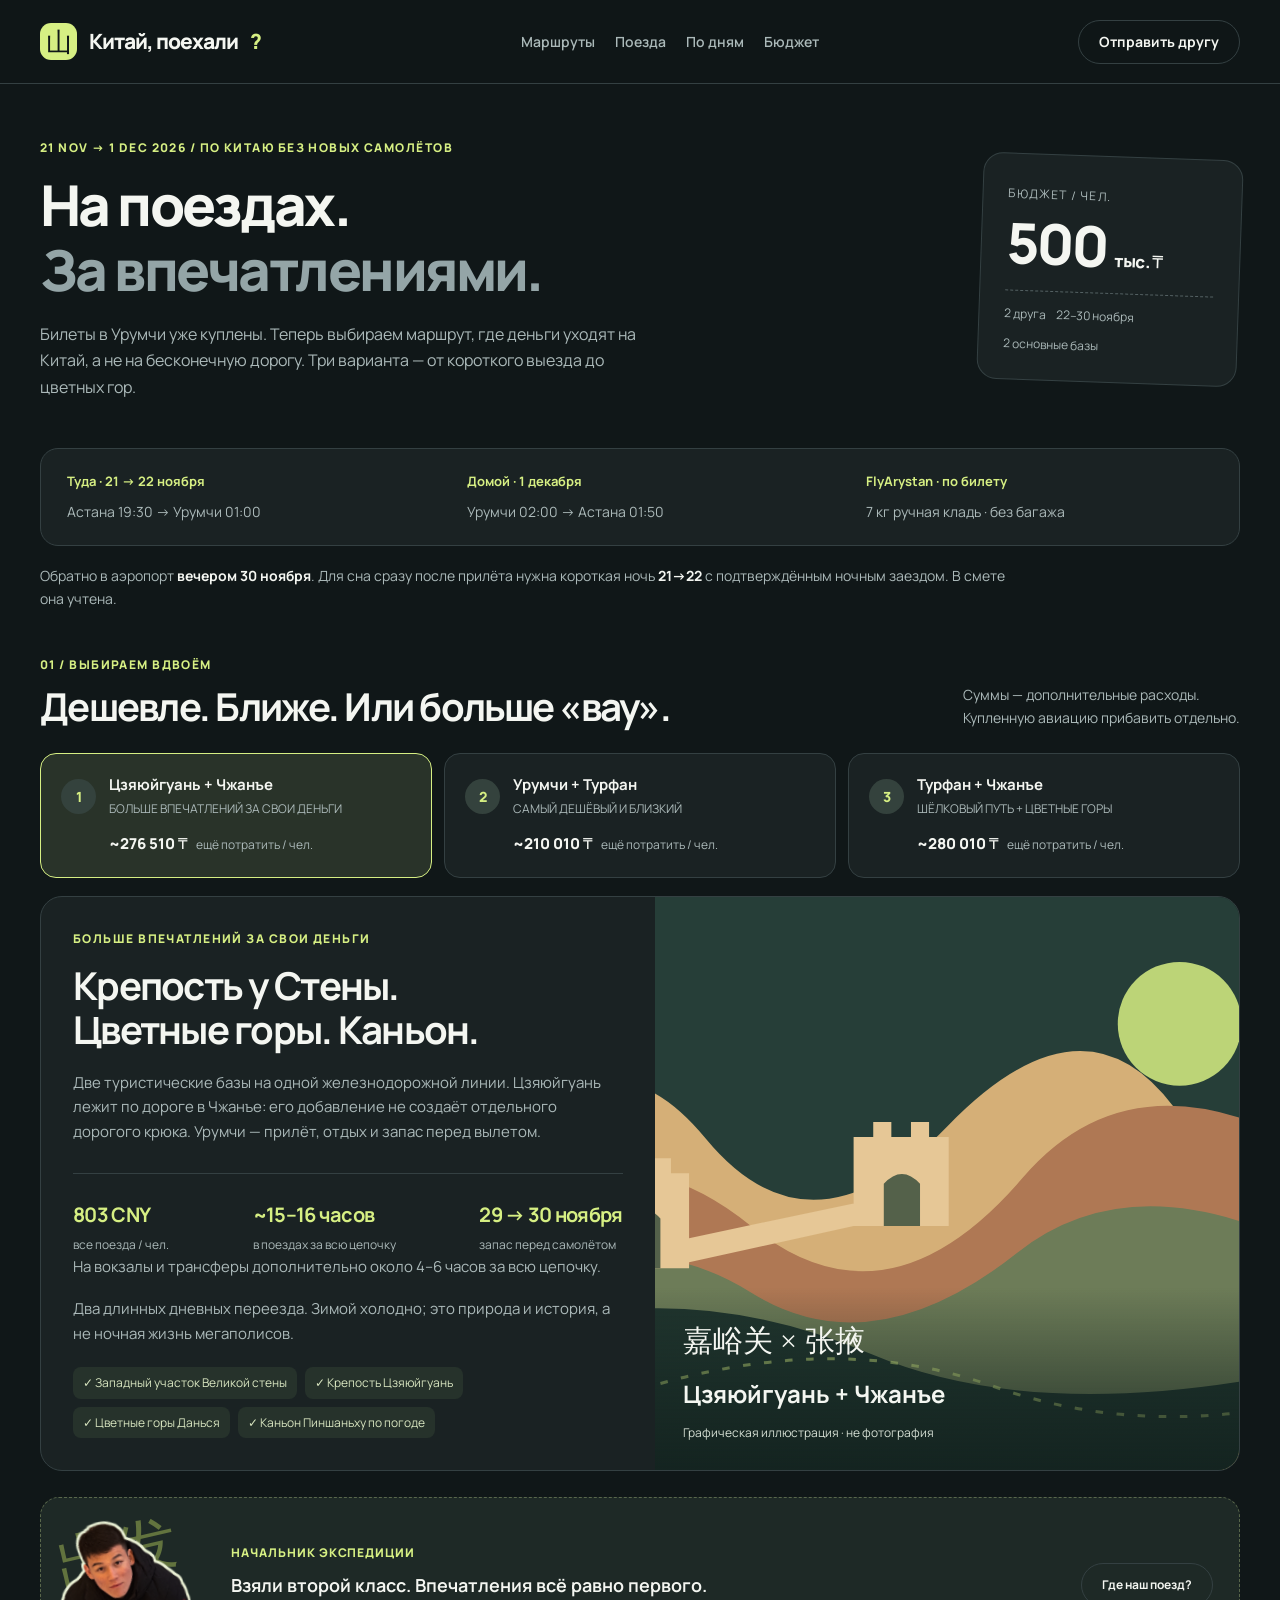
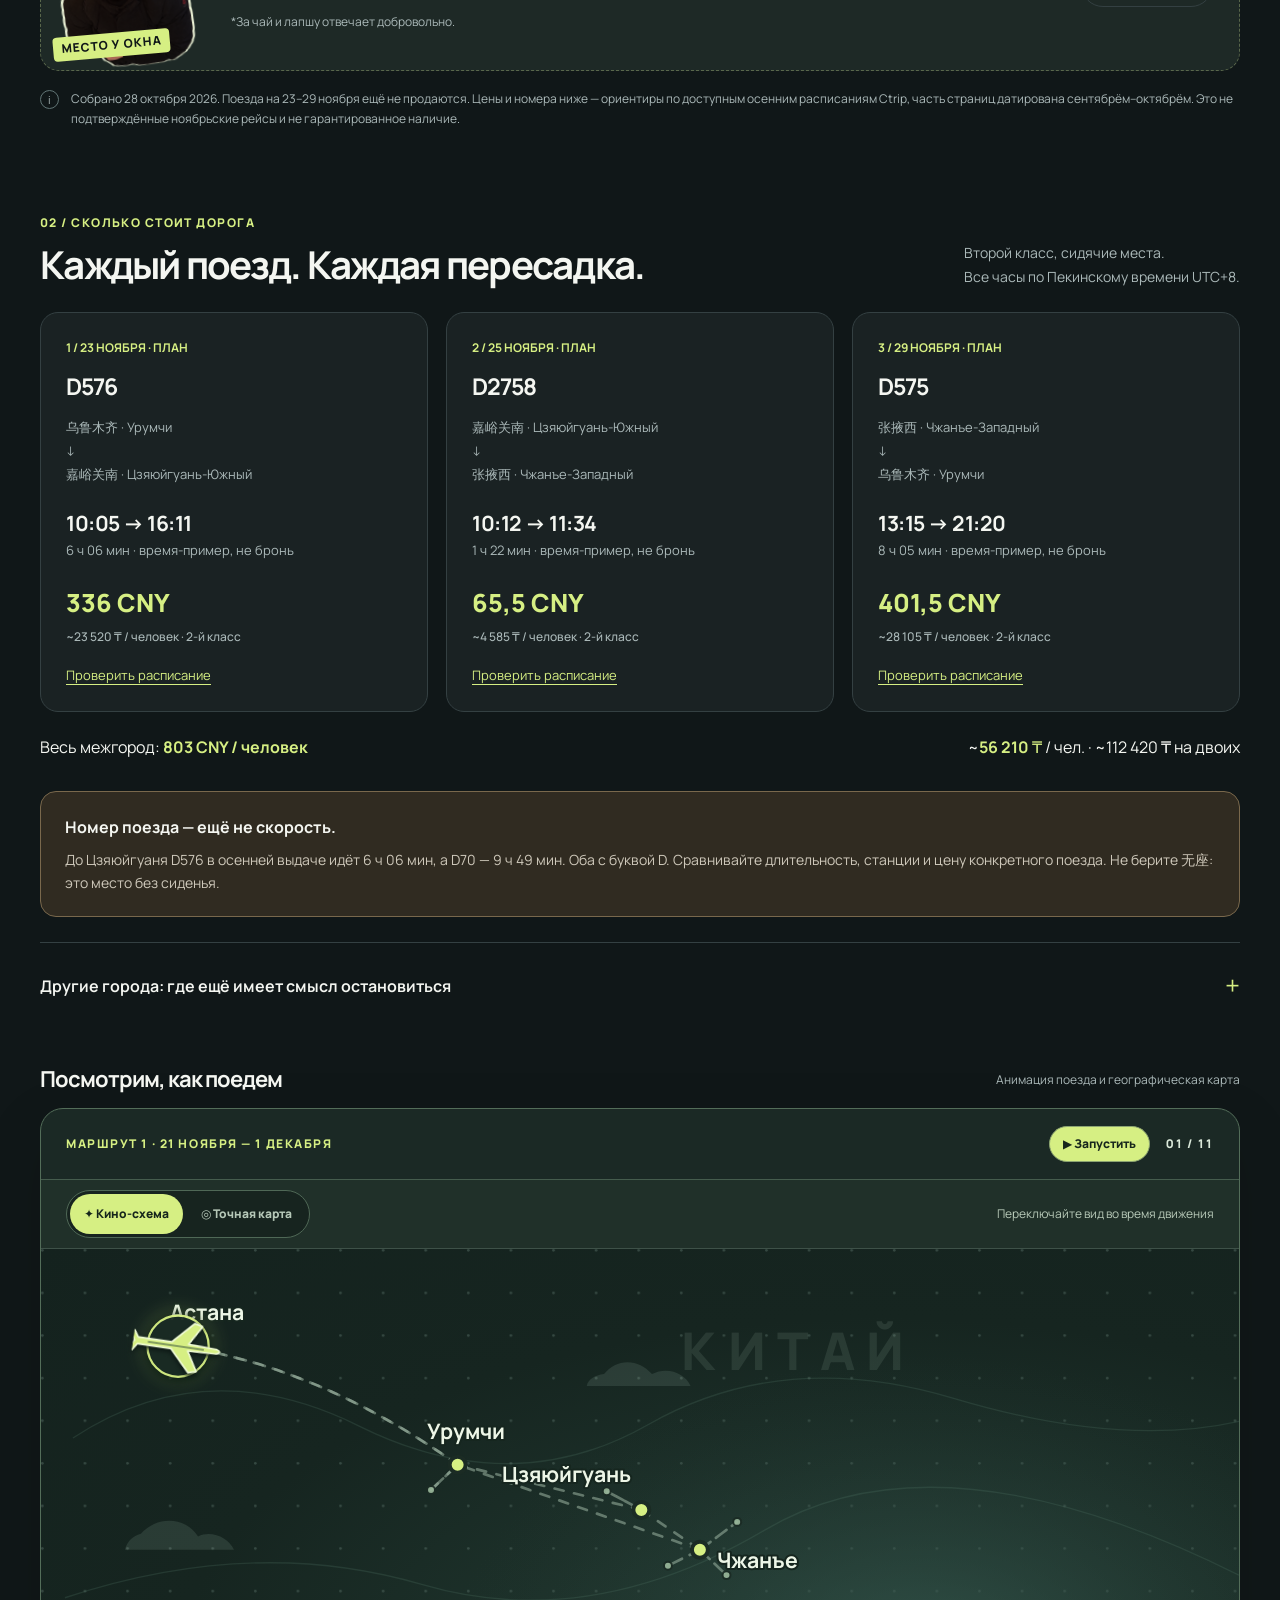
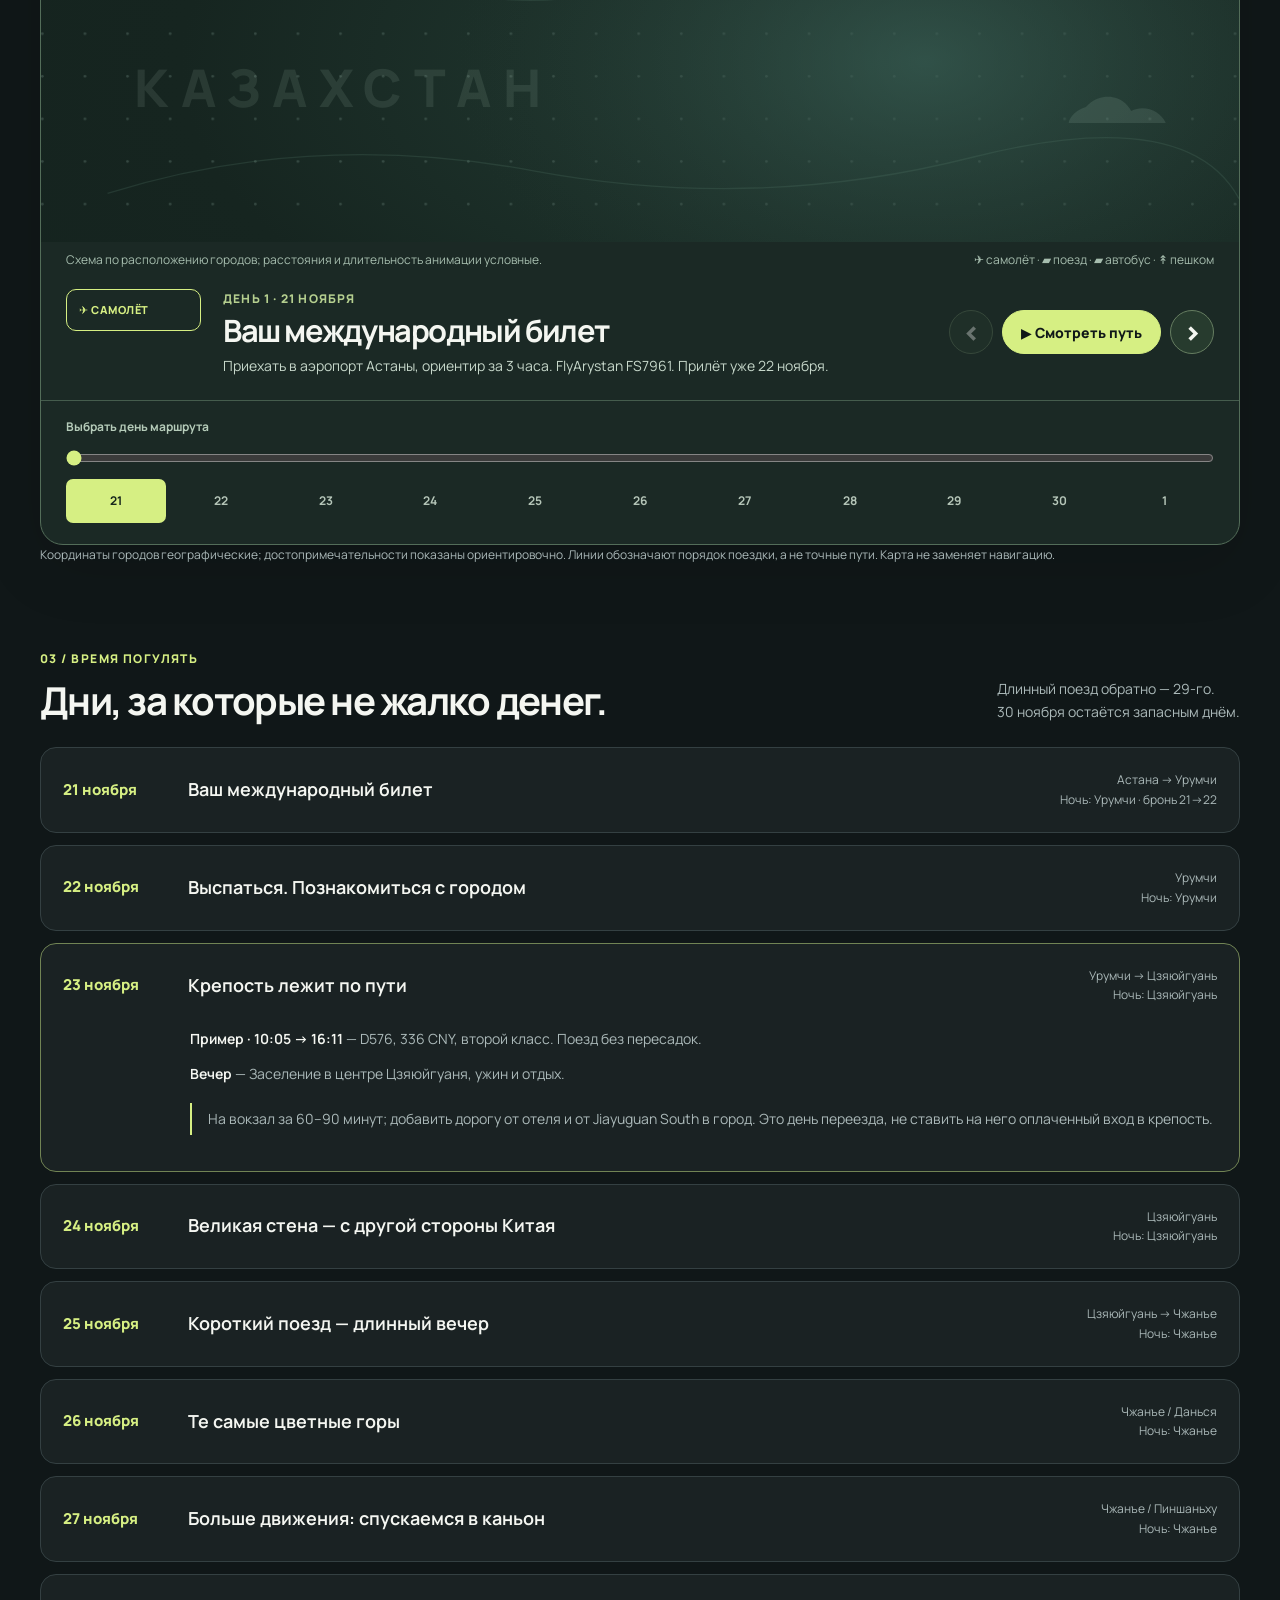
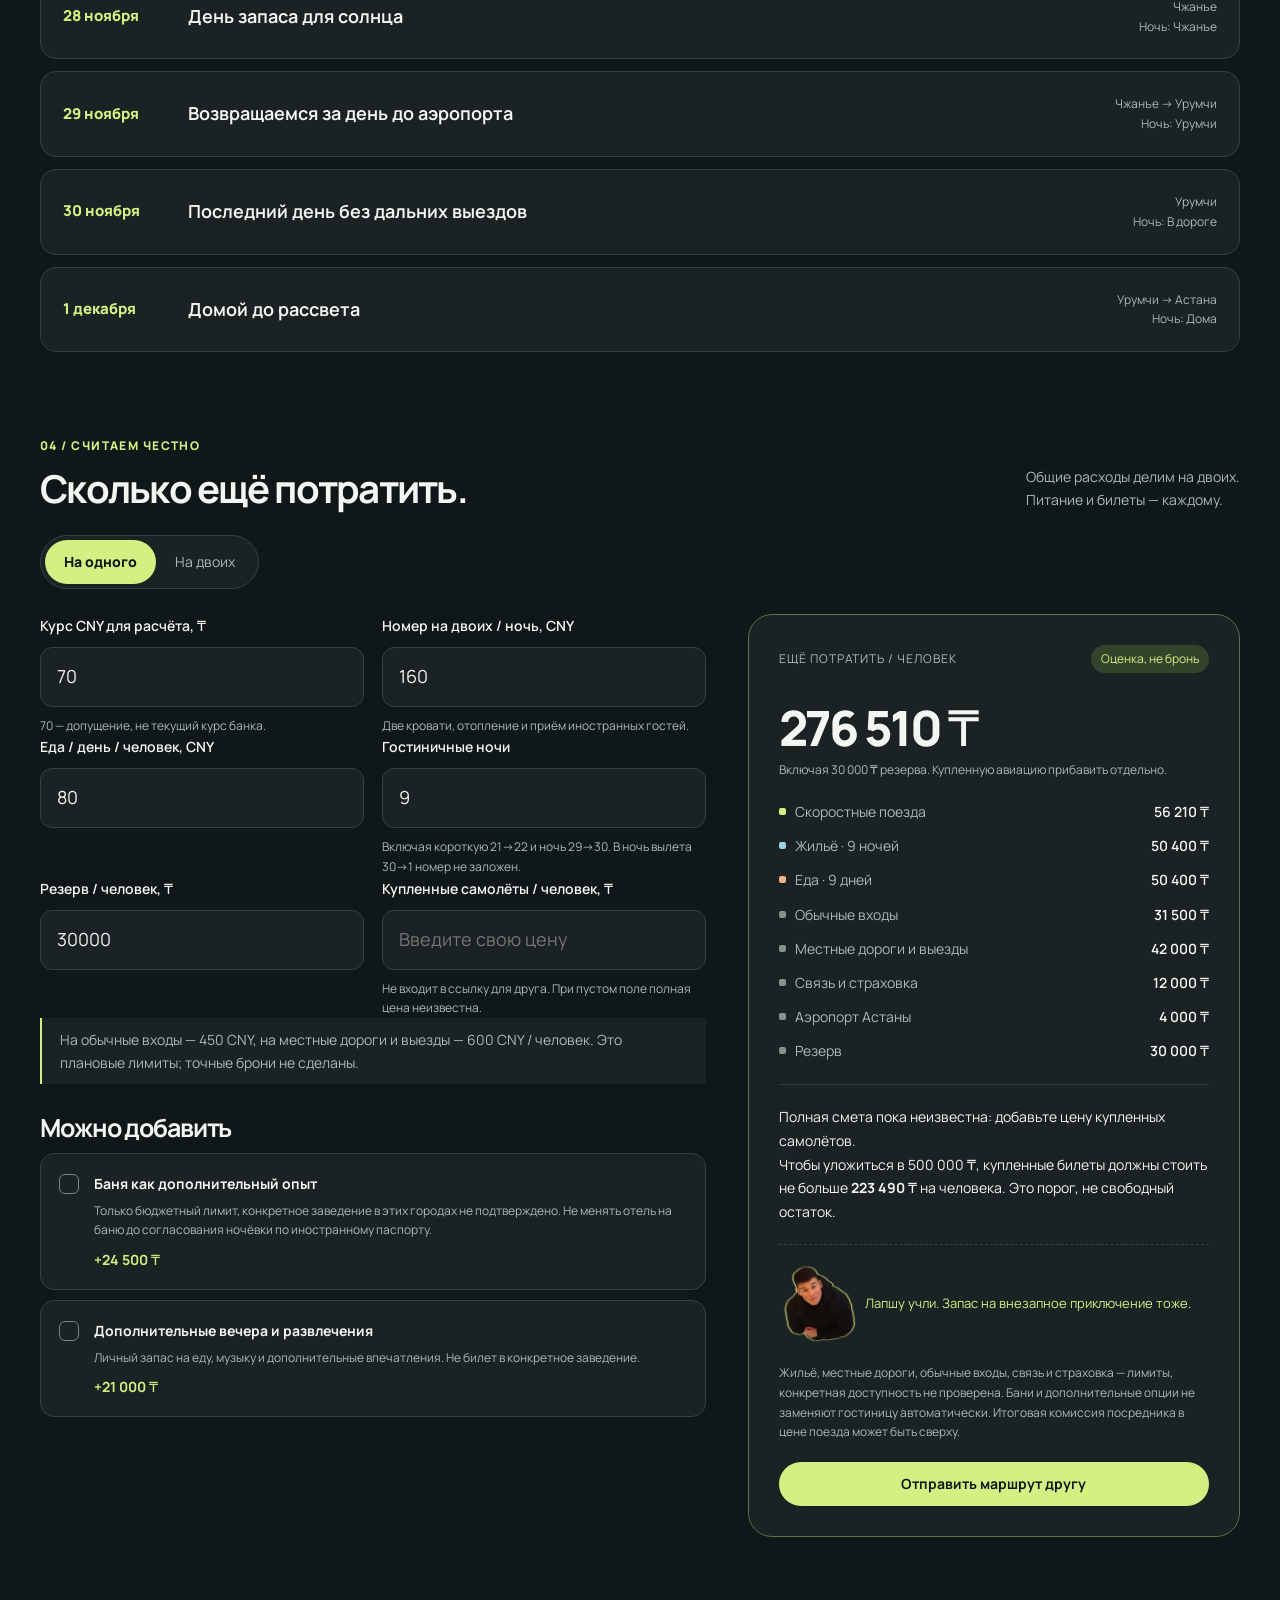
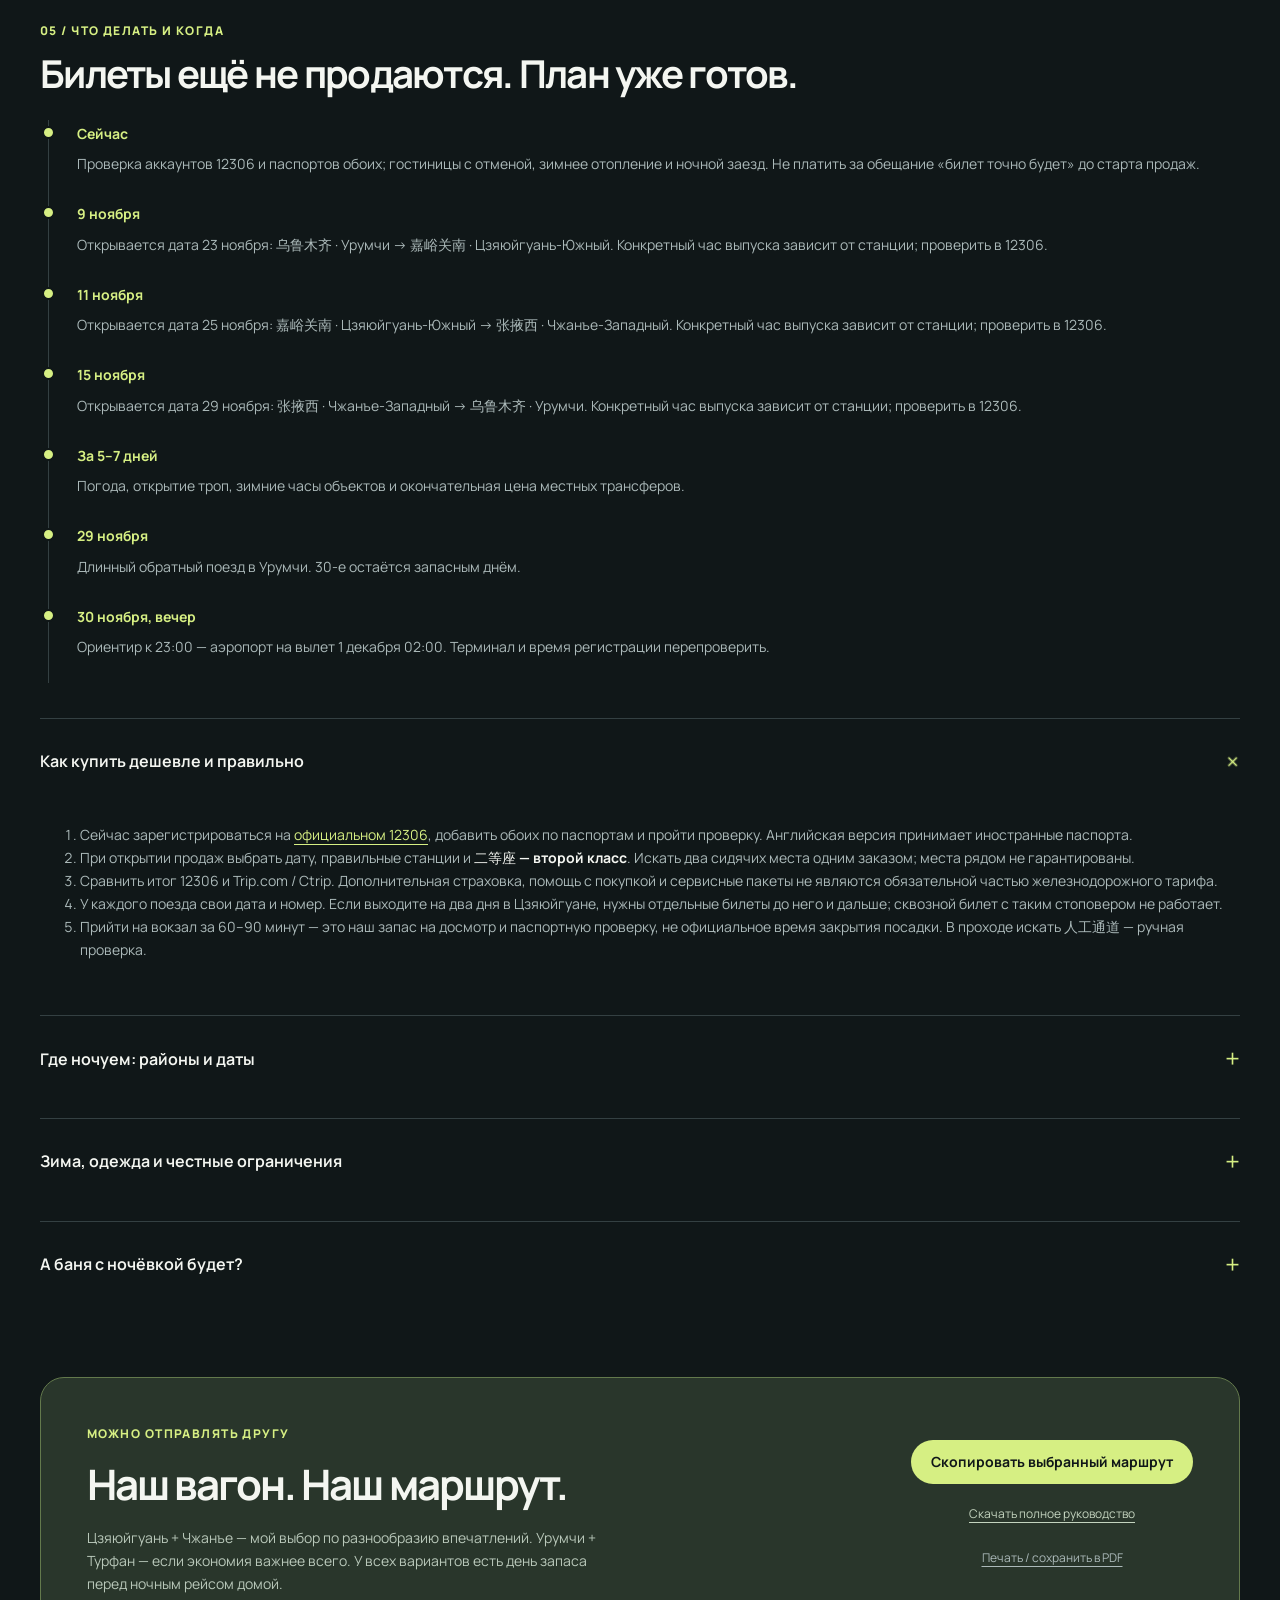
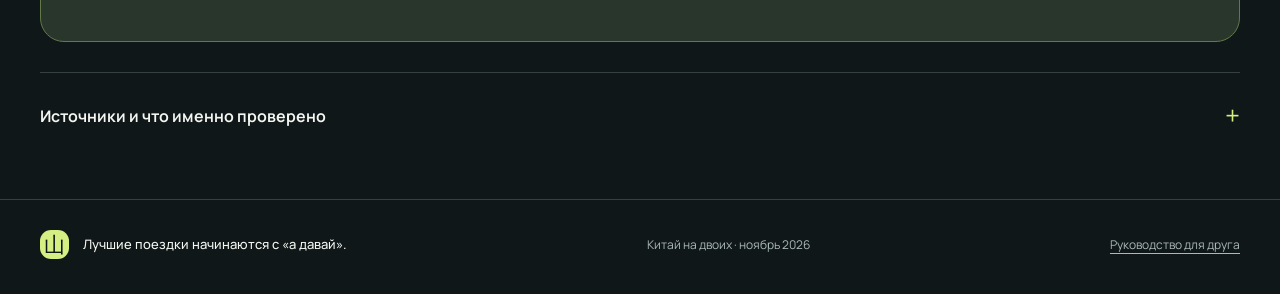
==== commit 706e71ee: "Plan affordable high-speed rail routes from Urumqi using confirmed flight dates" ====
--- a/index.html
+++ b/index.html
@@ -1,47 +1,34 @@
 <!doctype html>
 <html lang="ru">
 <head>
-  <meta charset="UTF-8" />
-  <meta name="viewport" content="width=device-width,initial-scale=1" />
-  <meta name="theme-color" content="#101718" />
-  <meta name="description" content="Китай на двоих из Астаны. 21 ноября — 1 декабря 2026 через Урумчи: две туристические базы, бани с ночёвкой, карта и бюджет." />
-  <meta property="og:title" content="Китай, поехали? · Купленные билеты, новый маршрут" />
-  <meta property="og:description" content="Два города без гонки: Чэнду и Чунцин, горы Аватара или Урумчи и Турфан. Выбираем вместе." />
-  <meta property="og:type" content="website" />
-  <link rel="icon" type="image/svg+xml" href="data:image/svg+xml,%3Csvg xmlns='http://www.w3.org/2000/svg' viewBox='0 0 64 64'%3E%3Crect width='64' height='64' rx='18' fill='%23101718'/%3E%3Cpath d='M12 47 27 18 36 34 42 24 54 47Z' fill='%23d6ef83'/%3E%3C/svg%3E" />
-  <link rel="stylesheet" href="styles.css" />
-  <link rel="stylesheet" href="assets/vendor/leaflet.css" />
-  <title>Китай, поехали? · 21 ноября — 1 декабря</title>
+<meta charset="UTF-8"><meta name="viewport" content="width=device-width,initial-scale=1">
+<meta name="theme-color" content="#101718"><meta name="description" content="Китай на скоростных поездах: Урумчи, Турфан, Цзяюйгуань и Чжанъе. 21 ноября — 1 декабря 2026. Сравнение цены, времени и впечатлений для двух друзей.">
+<meta property="og:title" content="Китай, поехали? · Теперь на поездах"><meta property="og:description" content="Три маршрута: минимум дороги, западная Великая стена или цветные горы. Выбираем вместе."><meta property="og:type" content="website">
+<link rel="stylesheet" href="styles.css"><link rel="stylesheet" href="rail.css"><link rel="stylesheet" href="assets/vendor/leaflet.css">
+<title>Китай, поехали? · На скоростных поездах</title>
 </head>
 <body>
-  <a href="#routes" class="skip-link">К выбору маршрута</a>
-  <header class="topbar">
-    <a class="brand" href="#top" aria-label="Китай, поехали — начало"><span class="brand-mark">山</span><span>Китай, поехали<span class="brand-dot">?</span></span></a>
-    <nav aria-label="Разделы"><a href="#routes">Маршруты</a><a href="#days">По дням</a><a href="#baths">Бани</a><a href="#budget">Бюджет</a><a href="#prepare">Подготовка</a></nav>
-    <button class="button subtle" id="share-top" type="button">Поделиться выбором</button>
-  </header>
-  <main id="top">
-    <section class="intro shell">
-      <div><p class="eyebrow">ASTANA → URUMQI / 21 NOV → 1 DEC 2026</p><h1>Два города.<br/><span>Больше самого Китая.</span></h1><p class="intro-copy">Билеты в Урумчи уже куплены. Теперь выбираем два города, в которых хочется остаться. Сравниваем дорогу, впечатления и ночь в китайской бане.</p></div>
-      <div class="trip-stamp"><span>НА ЧЕЛОВЕКА</span><strong>500<span>тыс. ₸</span></strong><div><span>2 друга</span><span>22–30 ноября</span><span>1 приключение</span></div></div>
-    </section>
-    <section class="shell routes-section" id="routes">
-      <div class="section-heading"><div><p class="eyebrow">01 / ВЫБИРАЕМ ХАРАКТЕР ПОЕЗДКИ</p><h2>Два города. Три варианта.</h2></div><p>Сравнивайте весь путь,<br/>а не один дешёвый билет.</p></div>
-      <div class="route-choices" id="route-choices" role="group" aria-label="Выбор пары городов"></div>
-      <div id="route-spotlight" class="route-spotlight"></div>
-      <aside id="crew" class="expedition-crew" aria-label="Начальник экспедиции">
-        <div class="crew-photo"><span class="crew-orbit" aria-hidden="true">出发</span><img src="assets/friend-sticker.png" alt="Наш друг — начальник экспедиции" width="1193" height="1293"><span class="crew-stamp">К ВЫЛЕТУ ГОТОВ*</span></div>
-        <div class="crew-speech"><span class="crew-title">НАЧАЛЬНИК ЭКСПЕДИЦИИ</span><p id="crew-quote" aria-live="polite">Я просто спросил: «А давай в Китай?» Теперь у нас целая экспедиция.</p><span class="crew-footnote">*Морально. Рюкзак ещё не собран.</span></div>
-        <button class="button subtle" id="crew-advice" type="button">Совет от бро ↻</button>
-      </aside>
-      <div class="source-note"><span class="note-symbol">i</span><p>Обновлено 10 октября 2026 под купленные Астана ↔ Урумчи: 21 ноября — 1 декабря. Новые авиацены на 2 взрослых, показаны на человека. Цена купленных билетов пока неизвестна: суммы маршрутов показывают дополнительные расходы. Жильё и местные расходы — смета; ноябрьские поезда ещё не продаются.</p></div>
-    </section>
-    <div id="planner-content" class="shell"></div>
-  </main>
-  <footer class="shell footer"><div><span class="brand-mark">山</span><b>Лучшие поездки начинаются с «а давай».</b></div><p>Китай на двоих · ноябрь 2026</p><a href="guide-21-november.md" download>Скачать руководство</a></footer>
-  <noscript><p class="shell">Для интерактивного выбора включите JavaScript или <a href="guide-21-november.md">откройте текстовое руководство</a>.</p></noscript>
-  <div id="toast" class="toast" role="status" aria-live="polite"></div>
-  <script defer src="assets/vendor/leaflet.js"></script>
-  <script type="module" src="app.js"></script>
-</body>
-</html>
+<a class="skip-link" href="#options">К выбору маршрута</a>
+<header class="topbar"><a class="brand" href="#top"><span class="brand-mark">山</span>Китай, поехали<span class="brand-dot">?</span></a><nav aria-label="Разделы"><a href="#options">Маршруты</a><a href="#trains">Поезда</a><a href="#days">По дням</a><a href="#budget">Бюджет</a></nav><button class="button subtle" id="rail-share-top">Отправить другу</button></header>
+<main class="shell" id="top">
+<section class="intro"><div><p class="eyebrow">21 NOV → 1 DEC 2026 / ПО КИТАЮ БЕЗ НОВЫХ САМОЛЁТОВ</p><h1>На поездах.<br><span>За впечатлениями.</span></h1><p class="intro-copy">Билеты в Урумчи уже куплены. Теперь выбираем маршрут, где деньги уходят на Китай, а не на бесконечную дорогу. Три варианта — от короткого выезда до цветных гор.</p></div><div class="trip-stamp"><span>БЮДЖЕТ / ЧЕЛ.</span><strong>500<span>тыс. ₸</span></strong><div><span>2 друга</span><span>22–30 ноября</span><span>2 основные базы</span></div></div></section>
+<div class="rail-ticket-strip"><span><b>Туда · 21 → 22 ноября</b>Астана 19:30 → Урумчи 01:00</span><span><b>Домой · 1 декабря</b>Урумчи 02:00 → Астана 01:50</span><span><b>FlyArystan · по билету</b>7 кг ручная кладь · без багажа</span></div>
+<p class="rail-fact">Обратно в аэропорт <b>вечером 30 ноября</b>. Для сна сразу после прилёта нужна короткая ночь <b>21→22</b> с подтверждённым ночным заездом. В смете она учтена.</p>
+<section id="options" class="block compact-block"><div class="section-heading"><div><p class="eyebrow">01 / ВЫБИРАЕМ ВДВОЁМ</p><h2>Дешевле. Ближе. Или больше «вау».</h2></div><p>Суммы — дополнительные расходы.<br>Купленную авиацию прибавить отдельно.</p></div><div class="route-choices" id="rail-choices" role="group" aria-label="Выбор поездного маршрута"></div><div id="rail-spotlight" class="route-spotlight"></div>
+<aside class="expedition-crew"><div class="crew-photo"><span class="crew-orbit" aria-hidden="true">出发</span><img src="assets/friend-sticker.png" width="1193" height="1293" alt="Начальник экспедиции"><span class="crew-stamp">МЕСТО У ОКНА</span></div><div class="crew-speech"><span class="crew-title">НАЧАЛЬНИК ЭКСПЕДИЦИИ</span><p id="rail-quote"></p><span class="crew-footnote">*За чай и лапшу отвечает добровольно.</span></div><a class="button subtle" href="#trains">Где наш поезд?</a></aside>
+<div class="source-note"><span class="note-symbol">i</span><p>Собрано 28 октября 2026. Поезда на 23–29 ноября ещё не продаются. Цены и номера ниже — ориентиры по доступным осенним расписаниям Ctrip, часть страниц датирована сентябрём–октябрём. Это не подтверждённые ноябрьские рейсы и не гарантированное наличие.</p></div></section>
+<section class="block" id="trains"><div class="section-heading"><div><p class="eyebrow">02 / СКОЛЬКО СТОИТ ДОРОГА</p><h2>Каждый поезд. Каждая пересадка.</h2></div><p>Второй класс, сидячие места.<br>Все часы по Пекинскому времени UTC+8.</p></div><div id="rail-legs" class="rail-leg-grid"></div><div id="rail-sum" class="rail-sum"></div><div class="rail-warning"><b>Номер поезда — ещё не скорость.</b><p>До Цзяюйгуаня D576 в осенней выдаче идёт 6 ч 06 мин, а D70 — 9 ч 49 мин. Оба с буквой D. Сравнивайте длительность, станции и цену конкретного поезда. Не берите 无座: это место без сиденья.</p></div>
+<details class="accordion"><summary>Другие города: где ещё имеет смысл остановиться<span class="plus">+</span></summary><div class="details-body table-scroll"><table class="data-table"><thead><tr><th>Из Урумчи</th><th>Скоростной / в одну сторону</th><th>Ориентир 2-го класса</th><th>Зачем ехать</th></tr></thead><tbody><tr><td>Турфан-Северный</td><td>~1 час</td><td>51,5 CNY</td><td>Близкий и дешёвый: Цзяохэ, кяризы, еда.</td></tr><tr><td>Хами</td><td>~2 ч 43 мин – 3 ч 06 мин</td><td>166,5 CNY</td><td>Можно остановиться по пути, но ради одной остановки менять отель необязательно. Большие выезды требуют транспорта.</td></tr><tr><td>Цзяюйгуань-Южный</td><td>~6–7 часов</td><td>336 CNY</td><td>Крепость и западная часть системы Великой стены.</td></tr><tr><td>Чжанъе-Западный</td><td>~7,5–8,5 часа</td><td>401,5 CNY</td><td>Цветные горы и каньон. Уже длинный дневной переезд.</td></tr></tbody></table><p class="meta">Это сравнение осенних расписаний, не билеты на ноябрь. Сиань, Чэнду и Чунцин не добавляем к этой поездной цепочке: дорога станет заметно длиннее. Кашгар и Инин не выдаём за короткие поездки по высокоскоростной линии.</p></div></details></section>
+<section class="journey-section" id="journey-section"><div class="minor-heading"><h3>Посмотрим, как поедем</h3><span class="meta">Анимация поезда и географическая карта</span></div><div id="trip-animation" class="trip-animation"></div><p class="meta">Координаты городов географические; достопримечательности показаны ориентировочно. Линии обозначают порядок поездки, а не точные пути. Карта не заменяет навигацию.</p></section>
+<section class="block" id="days"><div class="section-heading"><div><p class="eyebrow">03 / ВРЕМЯ ПОГУЛЯТЬ</p><h2>Дни, за которые не жалко денег.</h2></div><p>Длинный поезд обратно — 29-го.<br>30 ноября остаётся запасным днём.</p></div><div class="rail-day-list" id="rail-days"></div></section>
+<section class="block" id="budget"><div class="section-heading"><div><p class="eyebrow">04 / СЧИТАЕМ ЧЕСТНО</p><h2>Сколько ещё потратить.</h2></div><p>Общие расходы делим на двоих.<br>Питание и билеты — каждому.</p></div><div class="segmented" role="group" aria-label="Показать смету"><button type="button" data-rail-scope="1" aria-pressed="true" class="active">На одного</button><button type="button" data-rail-scope="2" aria-pressed="false">На двоих</button></div><div class="budget-layout"><div class="budget-editor"><div class="control-pair"><div><label for="rail-fx">Курс CNY для расчёта, ₸</label><input id="rail-fx" type="number" min="50" max="100" value="70"><p class="input-help">70 — допущение, не текущий курс банка.</p></div><div><label for="rail-room">Номер на двоих / ночь, CNY</label><input id="rail-room" type="number" min="80" max="600" value="160"><p class="input-help">Две кровати, отопление и приём иностранных гостей.</p></div></div><div class="control-pair"><div><label for="rail-food">Еда / день / человек, CNY</label><input id="rail-food" type="number" min="30" max="250" value="80"></div><div><label for="rail-nights">Гостиничные ночи</label><input id="rail-nights" type="number" min="0" max="12" value="9" step="1"><p class="input-help">Включая короткую 21→22 и ночь 29→30. В ночь вылета 30→1 номер не заложен.</p></div></div><div class="control-pair"><div><label for="rail-reserve">Резерв / человек, ₸</label><input id="rail-reserve" type="number" min="0" max="150000" step="5000" value="30000"></div><div><label for="rail-paid">Купленные самолёты / человек, ₸</label><input id="rail-paid" type="number" min="0" max="1000000" placeholder="Введите свою цену"><p class="input-help">Не входит в ссылку для друга. При пустом поле полная цена неизвестна.</p></div></div><p id="rail-budget-assumptions" class="quiet-note"></p><h3>Можно добавить</h3><div id="rail-extras" class="extras"></div></div><aside class="budget-result"><div class="budget-result-top"><span id="rail-budget-scope">ЕЩЁ ПОТРАТИТЬ / ЧЕЛ.</span><span class="budget-badge">Оценка, не бронь</span></div><div class="budget-total" id="rail-total" aria-live="polite"></div><p id="rail-reserve-note"></p><div class="budget-breakdown" id="rail-breakdown"></div><div class="rail-full-total" id="rail-full-total"></div><div class="budget-bro"><img src="assets/friend-sticker.png" width="72" height="80" alt=""><p>Лапшу учли. Запас на внезапное приключение тоже.</p></div><p class="budget-disclaimer">Жильё, местные дороги, обычные входы, связь и страховка — лимиты, конкретная доступность не проверена. Бани и дополнительные опции не заменяют гостиницу автоматически. Итоговая комиссия посредника в цене поезда может быть сверху.</p><button class="button wide" id="rail-share-budget">Отправить маршрут другу</button></aside></div></section>
+<section class="block" id="booking"><div class="section-heading"><div><p class="eyebrow">05 / ЧТО ДЕЛАТЬ И КОГДА</p><h2>Билеты ещё не продаются. План уже готов.</h2></div></div><div id="rail-calendar" class="calendar"></div><div class="practical-grid"><details class="accordion" open><summary>Как купить дешевле и правильно<span class="plus">+</span></summary><div class="details-body"><ol><li>Сейчас зарегистрироваться на <a class="text-link" href="https://www.12306.cn/en/" target="_blank" rel="noopener">официальном 12306</a>, добавить обоих по паспортам и пройти проверку. Английская версия принимает иностранные паспорта.</li><li>При открытии продаж выбрать дату, правильные станции и <b>二等座 — второй класс</b>. Искать два сидячих места одним заказом; места рядом не гарантированы.</li><li>Сравнить итог 12306 и Trip.com / Ctrip. Дополнительная страховка, помощь с покупкой и сервисные пакеты не являются обязательной частью железнодорожного тарифа.</li><li>У каждого поезда свои дата и номер. Если выходите на два дня в Цзяюйгуане, нужны отдельные билеты до него и дальше; сквозной билет с таким стоповером не работает.</li><li>Прийти на вокзал за 60–90 минут — это наш запас на досмотр и паспортную проверку, не официальное время закрытия посадки. В проходе искать 人工通道 — ручная проверка.</li></ol></div></details><details class="accordion"><summary>Где ночуем: районы и даты<span class="plus">+</span></summary><div class="details-body"><p>160 CNY за номер на двоих — целевая цена поиска, а не найденная бронь. Нужны две кровати, отопление, оформление иностранных гостей и подтверждённый час заезда. Для Урумчи в первую короткую ночь — ночной трансфер.</p><div id="rail-hotels" class="table-scroll"></div><p>В Турфане жить в центре, не возле далёкого северного вокзала. В Чжанъе — центр / район храма Большого Будды. В Цзяюйгуане — центр с удобной дорогой к объектам. Заранее попросить отель помочь сравнить общий автомобиль на двоих и местную экскурсию; сравнивать итог с входами и обратной дорогой.</p></div></details><details class="accordion"><summary>Зима, одежда и честные ограничения<span class="plus">+</span></summary><div class="details-body"><p>Нужны тёплый верх, флис, шапка, перчатки, нескользящая обувь и запасные носки. Всё должно войти в купленные 7 кг ручной клади; тяжёлую одежду удобно надеть в дорогу. Поезда допускают больше багажа, но обратный самолёт всё равно ограничивает вас.</p><p>В каньоне лестницы и перепад высоты; при льду и закрытии проходов меняем день на город. Цветные горы лучше видны при подходящем свете, снег может изменить картину. Конкретного прогноза ещё нет. Точные зимние часы и рабочий вход проверить за 5–7 дней.</p><p>У Данься с 2026 года опубликован базовый вход 70 CNY, внутренний автобус отдельно. У Цзяюйгуаня известны сезонные тарифы и подарочные входы на тот же день; зимнюю скидку не обещаем. Транспорт к природным местам — существенная статья, не «бесплатное приложение» к дешёвому поезду.</p></div></details><details class="accordion"><summary>А баня с ночёвкой будет?<span class="plus">+</span></summary><div class="details-body"><p>Для выбранных городов не найден достаточно подтверждённый пакет с текущей ценой и оформлением ночёвки по паспортам Казахстана. Поэтому баня не включена в обязательный план. FUFU в Чэнду и Qianxi в Чунцине находятся далеко от этого маршрута; ехать к ним специально ради экономии невыгодно.</p><p>В калькулятор можно добавить запас на местную баню, но это не билет. До отмены отеля подтвердить цену, срок пребывания, питание, ночную доплату и регистрацию по иностранному паспорту. Ночёвка может означать общее кресло, а массаж и отдельная комната — доплату.</p><p class="chinese">我们持哈萨克斯坦护照。可以用护照登记并过夜吗？套餐包含几小时、哪些餐食和过夜费？</p><p>«У нас паспорта Казахстана. Можно зарегистрироваться и ночевать по ним? Сколько часов, какие блюда и ночные сборы входят в пакет?»</p></div></details></div></section>
+<section class="final-card"><div><p class="eyebrow">МОЖНО ОТПРАВЛЯТЬ ДРУГУ</p><h2>Наш вагон. Наш маршрут.</h2><p>Цзяюйгуань + Чжанъе — мой выбор по разнообразию впечатлений. Урумчи + Турфан — если экономия важнее всего. У всех вариантов есть день запаса перед ночным рейсом домой.</p></div><div><button class="button" id="rail-share-bottom">Скопировать выбранный маршрут</button><a class="pdf-link" href="rail-guide.md" download>Скачать полное руководство</a><button class="reset-button" id="rail-print">Печать / сохранить в PDF</button></div></section>
+<details class="accordion"><summary>Источники и что именно проверено<span class="plus">+</span></summary><div class="details-body"><p>Проверка 28 октября 2026: доступны осенние расписания Ctrip, а не продажи на конец ноября. Оба направления Турфана проверены по осенним спискам: по 51,5 CNY. Ноябрьские билеты пока не продаются. Расписание, цена и комиссии окончательно проверяются при продаже.</p><div id="rail-sources" class="source-links"></div><p>Часы из международного билета перенесены в план. Сам файл билета и данные пассажира на сайт не загружаются. Расчётный курс 70 ₸/CNY — допущение. Цена уже оплаченных перелётов вводится вручную и не передаётся в ссылке для друга.</p><p>Фон с горами и крепостью — графическая иллюстрация. Стикер друга сохранён из предыдущей версии по вашей просьбе; реплики шуточные. Геокарта: Leaflet и OpenStreetMap с атрибуцией.</p><p><a class="text-link" href="flight-options.html">Предыдущая версия с внутренними перелётами</a> — тарифы там проверялись 10 октября и сейчас не обновлялись.</p></div></details>
+</main>
+<footer class="shell footer"><div><span class="brand-mark">山</span><b>Лучшие поездки начинаются с «а давай».</b></div><p>Китай на двоих · ноябрь 2026</p><a href="rail-guide.md" download>Руководство для друга</a></footer>
+<dialog class="share-dialog" id="rail-share-dialog"><button class="dialog-close" aria-label="Закрыть">×</button><h2>Ссылка для друга</h2><p>Маршрут и настройки сметы в ссылке; цена ваших купленных самолётов не включается. Автоматической синхронизации между вами нет.</p><input id="rail-share-url" readonly aria-label="Ссылка на выбранный маршрут"></dialog>
+<div id="toast" class="toast" role="status" aria-live="polite"></div>
+<noscript><p class="shell">Для выбора включите JavaScript или <a href="rail-guide.md">откройте полное руководство</a>.</p></noscript>
+<script defer src="assets/vendor/leaflet.js"></script><script type="module" src="rail.js"></script>
+</body></html>
--- a/rail.css
+++ b/rail.css
@@ -0,0 +1,3 @@
+.rail-ticket-strip{display:grid;grid-template-columns:1.1fr 1.1fr 1fr;gap:18px;border:1px solid var(--line);background:var(--panel);border-radius:18px;padding:22px 26px}.rail-ticket-strip span{font-size:14px;color:var(--muted)}.rail-ticket-strip b{display:block;color:var(--accent);font-size:13px;margin-bottom:7px}.rail-fact{font-size:14px;color:var(--muted);margin-top:18px;max-width:980px}.rail-fact b{color:var(--text)}.rail-poster{height:100%;min-height:350px;position:relative;background:#223731;display:grid;align-items:end;overflow:hidden}.rail-poster svg{width:100%;height:100%;position:absolute;inset:0;object-fit:cover}.rail-poster .rail-poster-caption{position:relative;z-index:1;padding:28px;display:flex;flex-direction:column;gap:9px;background:linear-gradient(0deg,#12211ed9,transparent)}.rail-poster-caption strong{font-size:24px}.rail-poster-caption span{font-size:30px;font-family:serif}.rail-poster-caption small{color:#d5dfd4;font-size:12px}.rail-leg-grid{display:grid;grid-template-columns:repeat(3,minmax(0,1fr));gap:18px}.rail-leg{border:1px solid var(--line);border-radius:18px;background:var(--panel);padding:25px;display:flex;flex-direction:column}.rail-leg .leg-date{font-size:12px;color:var(--accent);font-weight:700}.rail-leg h3{font-size:23px;margin:16px 0}.rail-leg .leg-stations{font-size:13px;line-height:1.8;color:var(--muted);min-height:72px}.rail-leg .leg-time{font-size:21px;font-weight:700;letter-spacing:-.5px}.rail-leg .leg-duration{color:var(--muted);font-size:13px;margin-bottom:20px}.rail-leg .leg-price{font-size:25px;font-weight:800;color:var(--accent);margin-top:auto}.rail-leg .leg-price small{font-size:12px;display:block;color:var(--muted);font-weight:500;margin-top:4px}.rail-leg .text-link{font-size:13px;margin-top:18px;align-self:start}.rail-sum{display:flex;justify-content:space-between;gap:25px;padding:22px 0;font-size:16px}.rail-sum b{color:var(--accent)}.rail-warning{border:1px solid #79684c;border-radius:16px;padding:22px 24px;background:#302b21;margin:8px 0 25px}.rail-warning p{margin:8px 0 0;font-size:14px;color:#cec8ba}.rail-day-list{display:grid;gap:12px}.rail-day{border:1px solid var(--line);border-radius:16px;background:var(--panel);overflow:hidden}.rail-day summary{cursor:pointer;display:grid;grid-template-columns:105px 1fr 170px;gap:20px;padding:22px;list-style:none;align-items:center;min-height:76px}.rail-day summary::-webkit-details-marker{display:none}.rail-day summary>span:first-child{font-size:15px;color:var(--accent);font-weight:800}.rail-day summary b{font-size:18px;font-weight:650}.rail-day summary small{font-size:12px;color:var(--muted);text-align:right}.rail-day[open]{border-color:#718454}.rail-day-body{padding:0 24px 24px 149px}.rail-day-body p{font-size:14px;color:var(--muted);margin-bottom:12px}.rail-day-body b{color:var(--text);font-weight:650}.rail-day-body .rail-tip{border-left:2px solid var(--accent);padding:4px 0 4px 16px;margin-top:18px}.rail-full-total{border-top:1px solid var(--line);padding-top:20px;margin-top:22px;font-size:14px;line-height:1.7}.rail-full-total strong{display:block;font-size:26px;color:var(--accent);letter-spacing:-1px}.rail-full-total.over strong{color:var(--red)}#rail-days h3{font-size:23px}.budget-editor>h3{font-size:25px;margin-top:30px}.rail-day:focus-within{outline-offset:4px}.rail-leg-grid:has(.rail-leg:nth-child(2):last-child){grid-template-columns:1fr 1fr}
+@media(max-width:800px){.rail-ticket-strip{grid-template-columns:1fr;padding:20px;gap:17px}.rail-ticket-strip span{font-size:14px}.rail-leg-grid,.rail-leg-grid:has(.rail-leg:nth-child(2):last-child){grid-template-columns:1fr}.rail-leg .leg-stations{min-height:0}.rail-leg .leg-price{margin-top:8px}.rail-sum{display:block}.rail-sum>span{display:block;margin-bottom:10px}.rail-day summary{grid-template-columns:70px 1fr;gap:10px 14px;padding:18px}.rail-day summary small{grid-column:2;text-align:left}.rail-day summary b{font-size:16px}.rail-day summary>span:first-child{font-size:14px}.rail-day-body{padding:0 20px 20px}.rail-poster{min-height:280px}.rail-poster-caption span{font-size:25px}.rail-leg .leg-time{font-size:21px}.rail-full-total strong{font-size:24px}}
+@media print{.rail-day-body{padding:8px 0}.rail-day summary{padding:12px 0;grid-template-columns:100px 1fr 120px}.rail-day{break-inside:avoid;background:white;border-color:#ccc;margin-bottom:15px}.rail-day-body p,.rail-day summary small{color:#222}.rail-day summary>span:first-child,.rail-day-body b{color:black}.rail-day summary b{font-size:15px}.rail-ticket-strip{background:white}.rail-ticket-strip b{color:black}.rail-ticket-strip span{color:#222}.rail-warning{background:white;border-color:#777}.rail-warning p{color:black}.rail-leg-grid{display:block}.rail-leg{display:inline-block;width:31%;vertical-align:top;background:white;border-color:#aaa;padding:12px}.rail-leg .leg-price,.rail-leg .leg-date,.rail-leg h3{color:black}.rail-leg .leg-stations,.rail-leg .leg-duration,.rail-leg .leg-price small{color:#333}.rail-leg .leg-time{font-size:15px}.rail-full-total strong{color:black}.rail-poster{display:none}#journey-section{display:none}#options{margin-top:20px}.rail-sum b{color:black}}
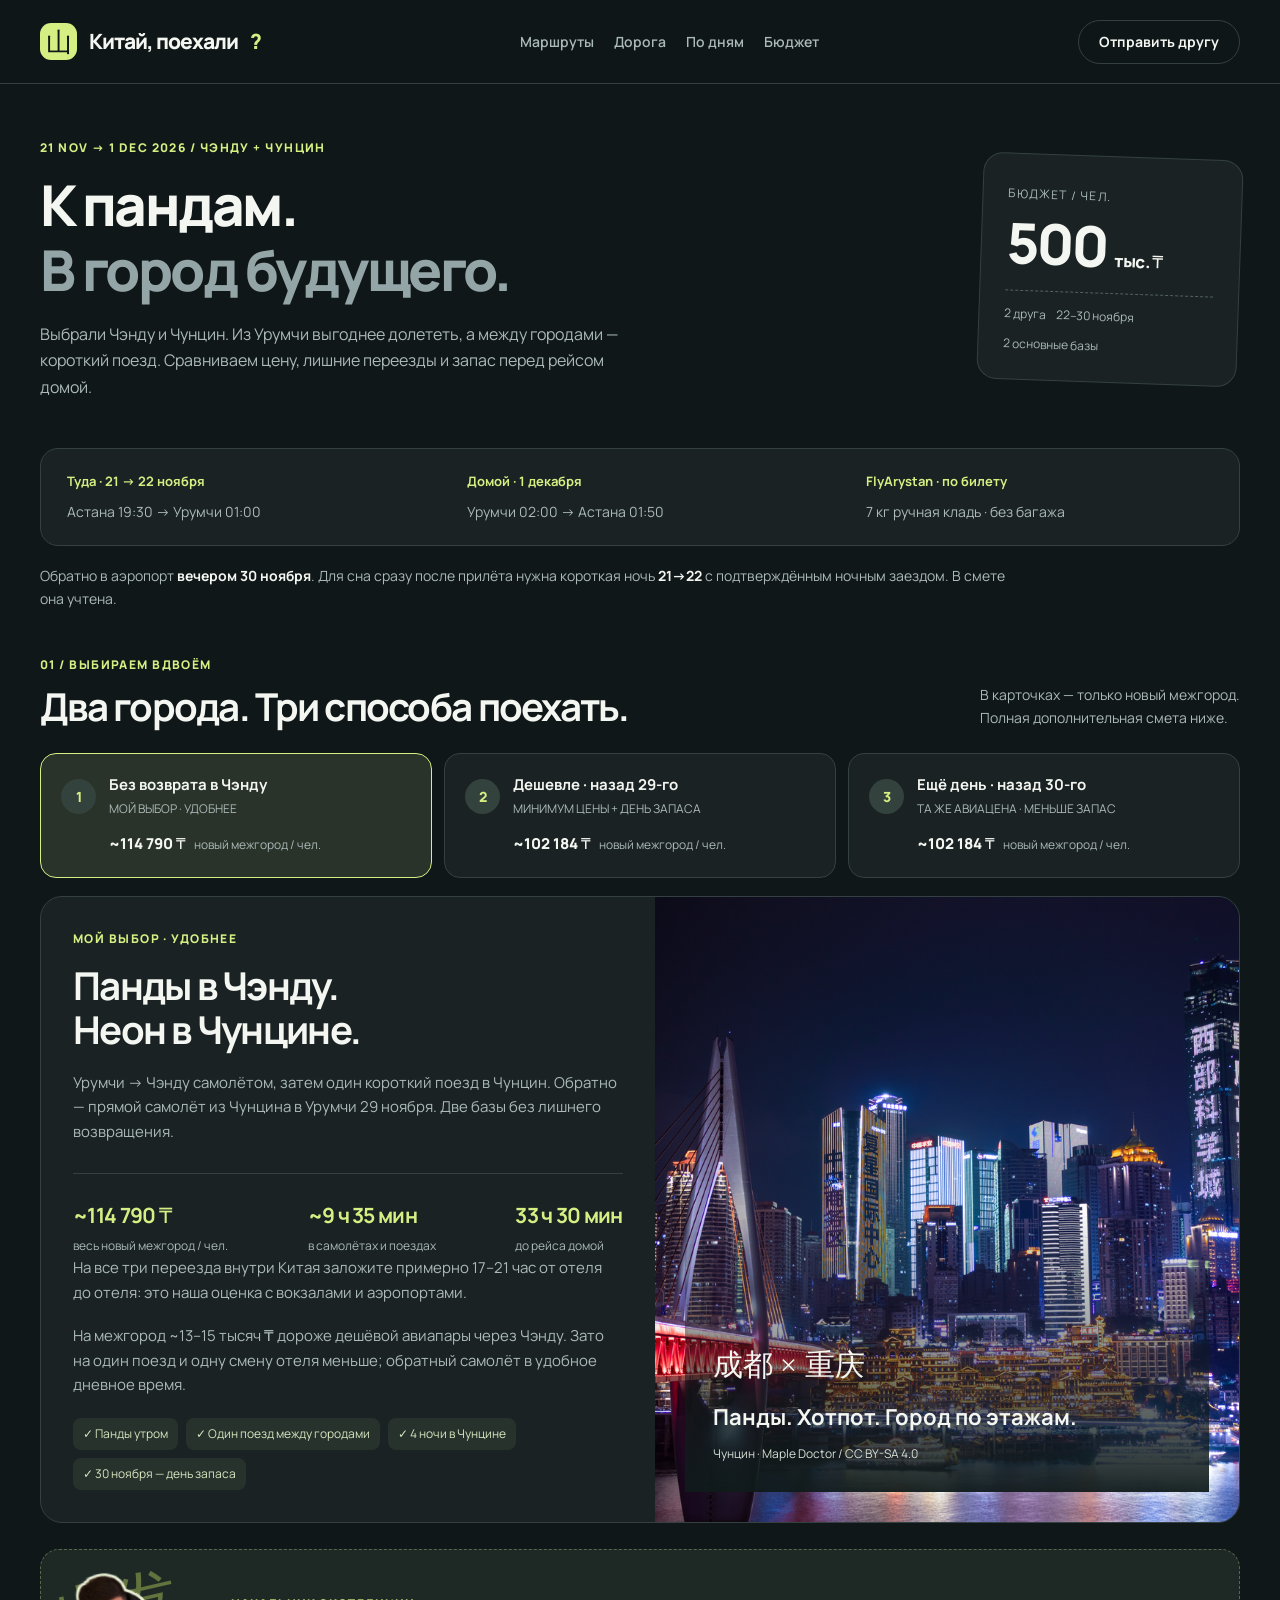
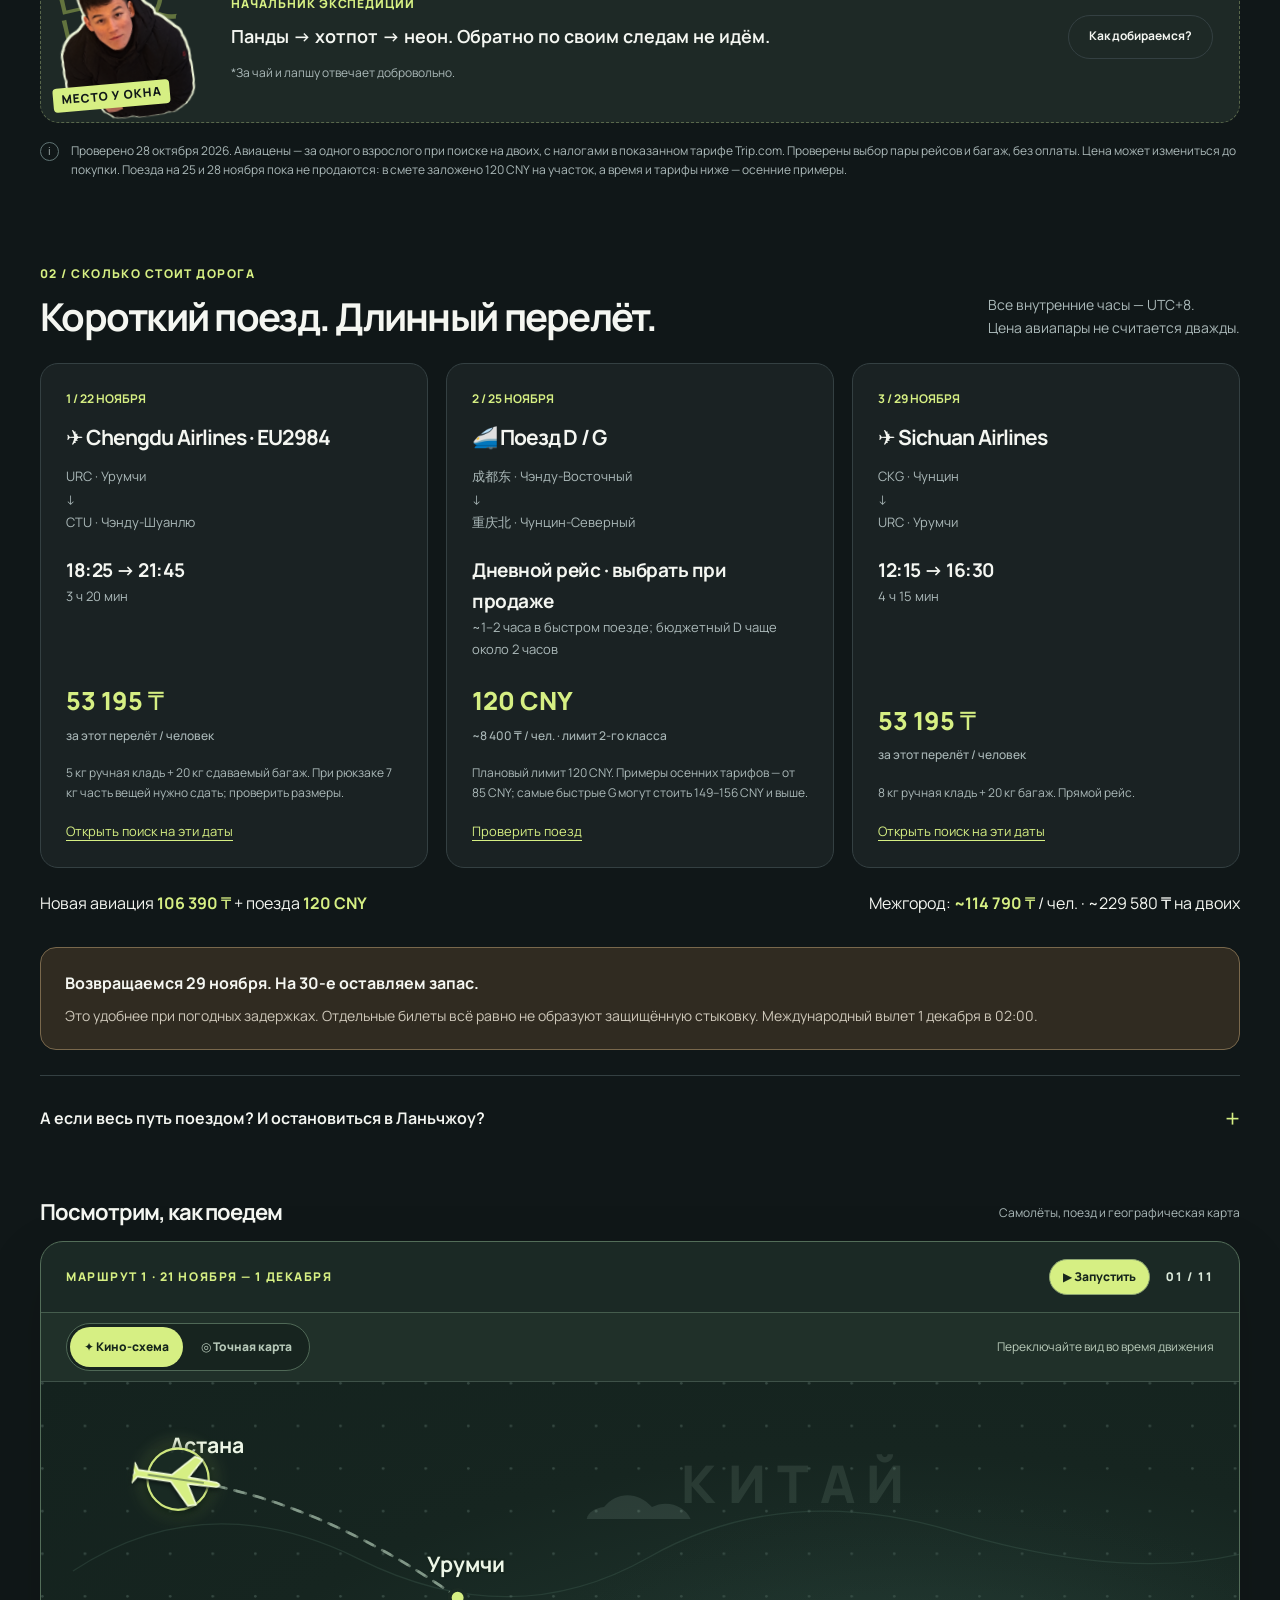
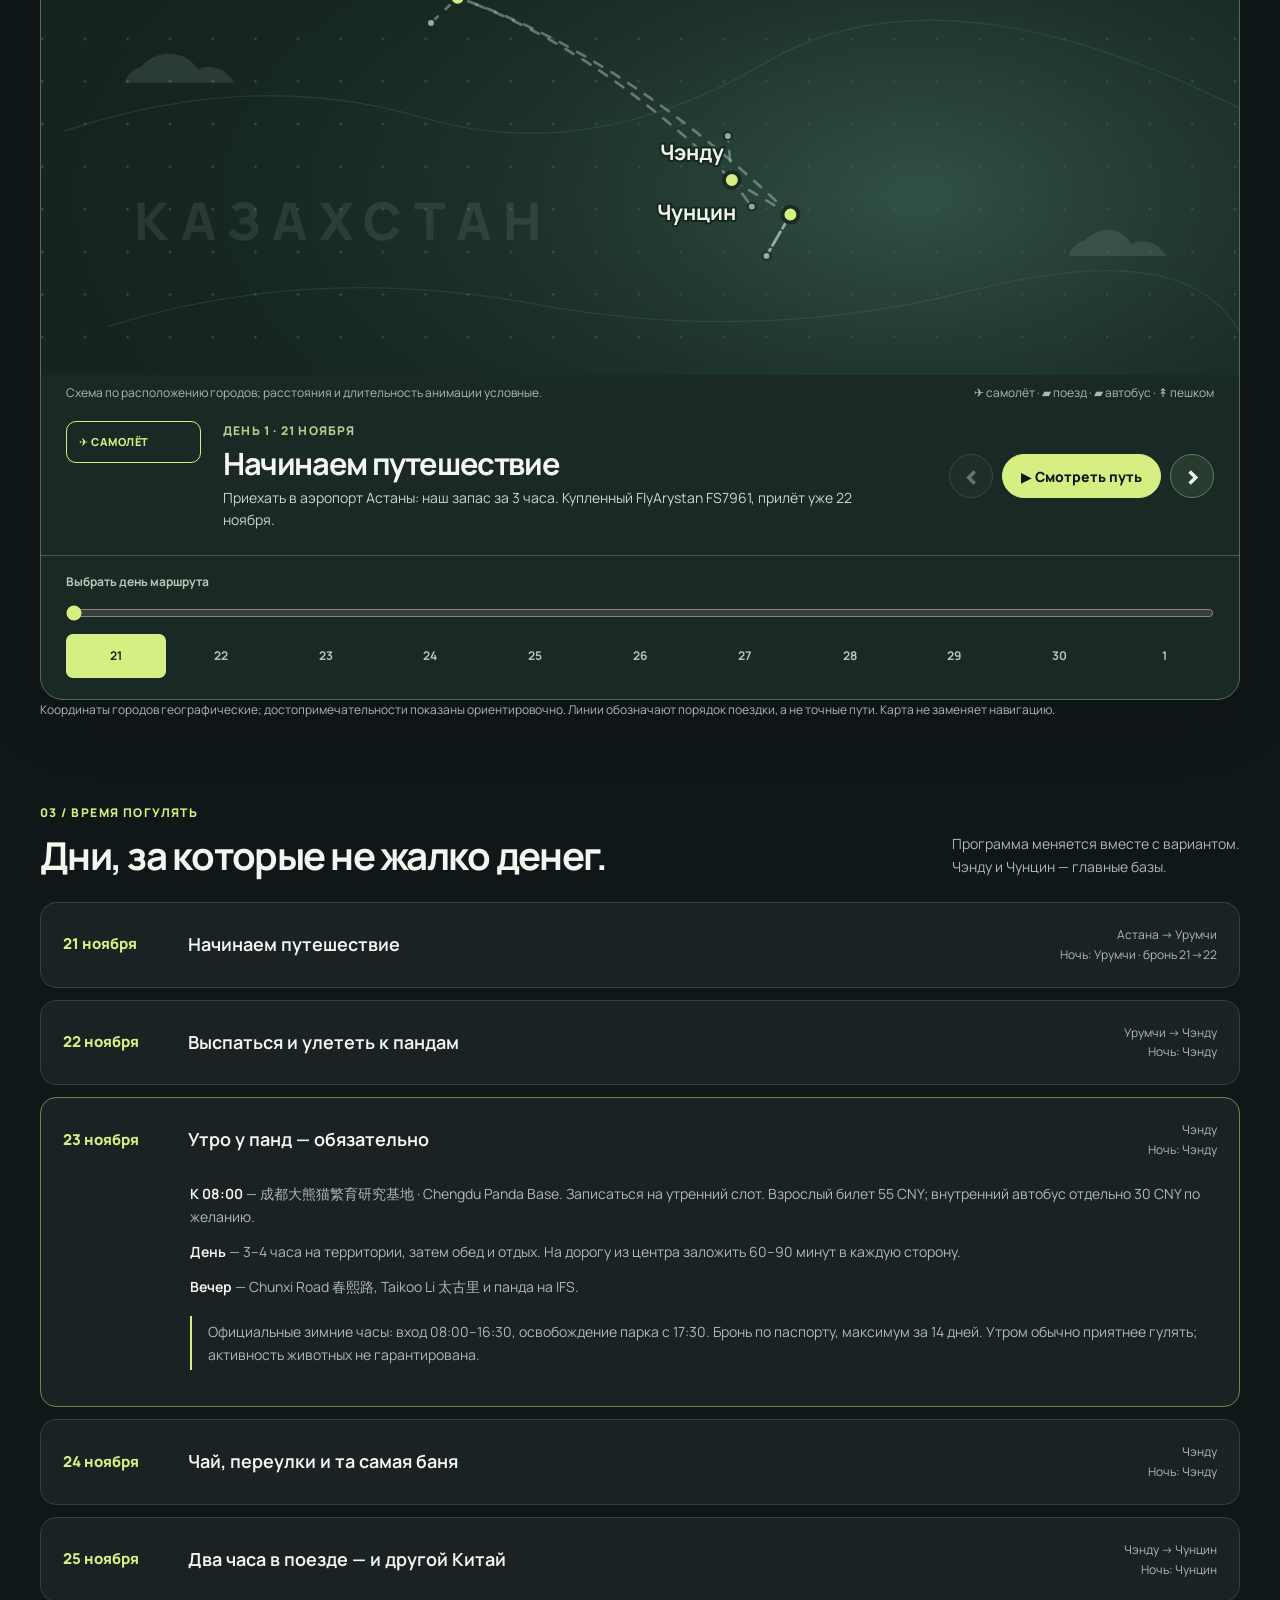
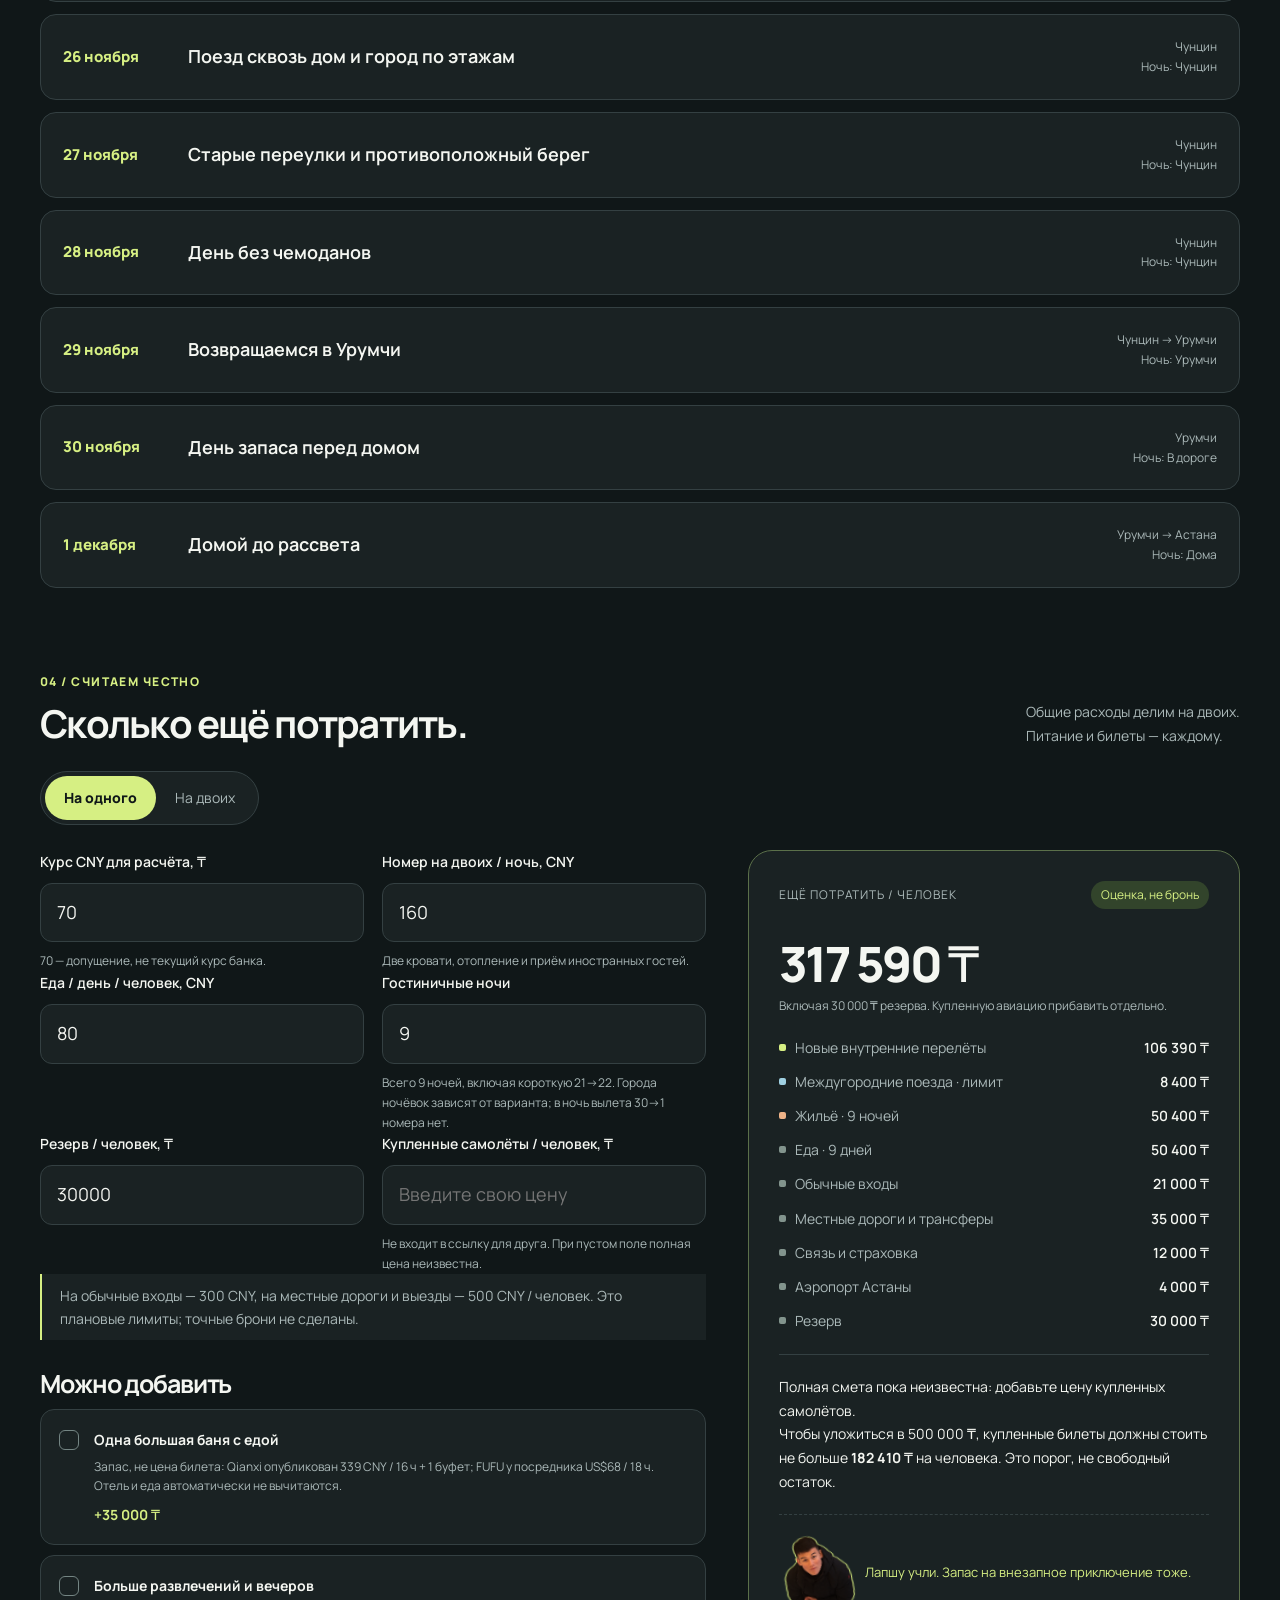
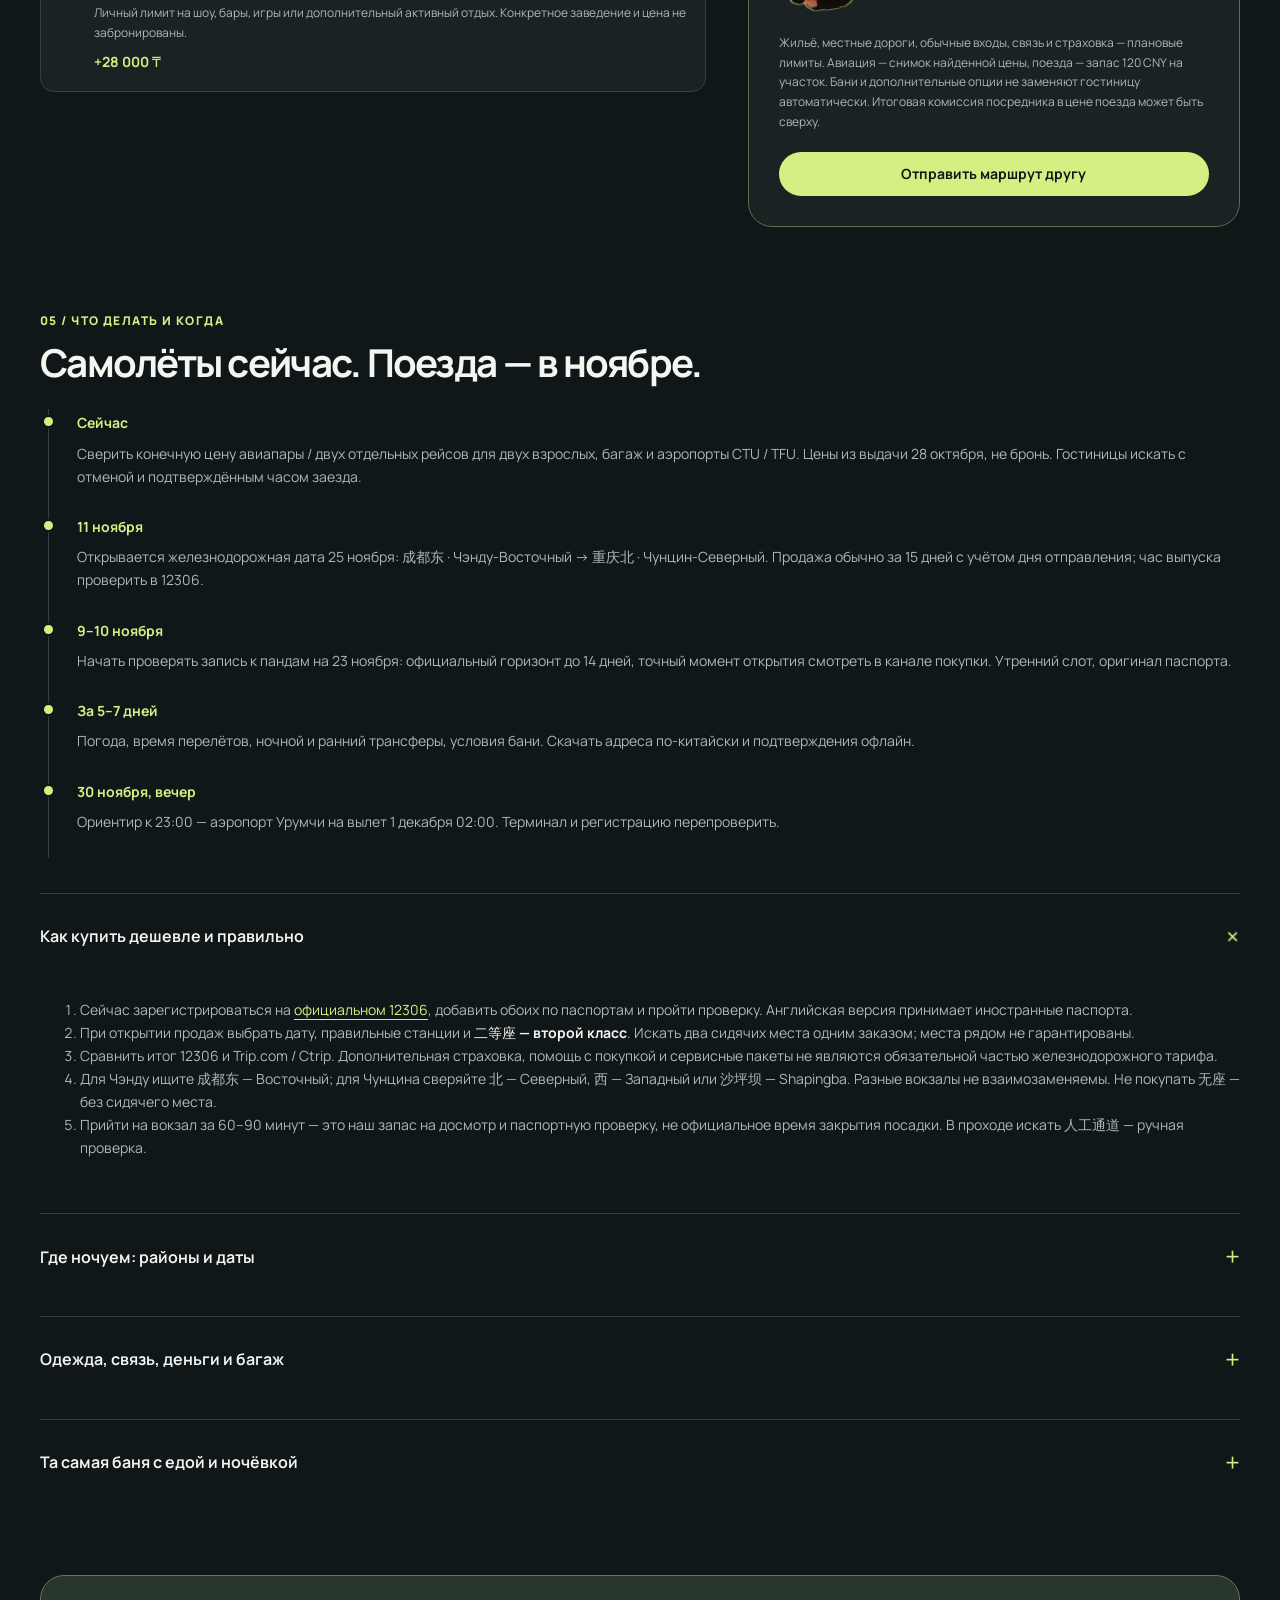
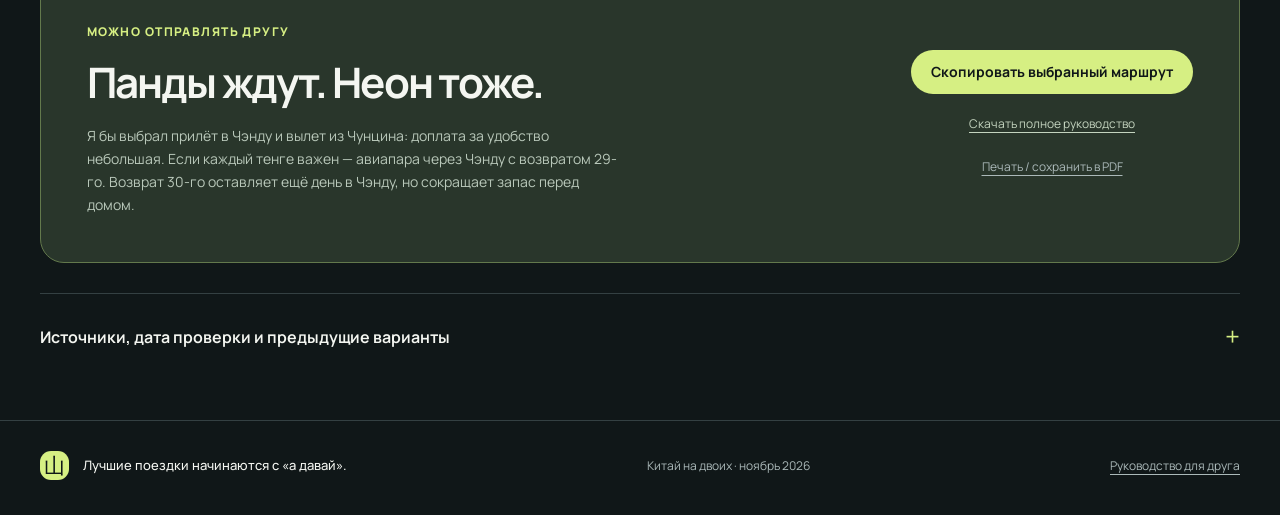
==== commit 6f058183: "Plan Chengdu and Chongqing with verified November flight options" ====
--- a/index.html
+++ b/index.html
@@ -2,33 +2,33 @@
 <html lang="ru">
 <head>
 <meta charset="UTF-8"><meta name="viewport" content="width=device-width,initial-scale=1">
-<meta name="theme-color" content="#101718"><meta name="description" content="Китай на скоростных поездах: Урумчи, Турфан, Цзяюйгуань и Чжанъе. 21 ноября — 1 декабря 2026. Сравнение цены, времени и впечатлений для двух друзей.">
-<meta property="og:title" content="Китай, поехали? · Теперь на поездах"><meta property="og:description" content="Три маршрута: минимум дороги, западная Великая стена или цветные горы. Выбираем вместе."><meta property="og:type" content="website">
-<link rel="stylesheet" href="styles.css"><link rel="stylesheet" href="rail.css"><link rel="stylesheet" href="assets/vendor/leaflet.css">
-<title>Китай, поехали? · На скоростных поездах</title>
+<meta name="theme-color" content="#101718"><meta name="description" content="Чэнду и Чунцин через Урумчи. Три варианта перелётов и поездов на 21 ноября — 1 декабря 2026: проверенные авиацены, панды, бани, карта и бюджет на двоих.">
+<meta property="og:title" content="Китай, поехали? · Чэнду и Чунцин"><meta property="og:description" content="Панды, хотпот и неон. Сравниваем три способа добраться и выбираем вместе."><meta property="og:type" content="website">
+<link rel="stylesheet" href="styles.css"><link rel="stylesheet" href="rail.css"><link rel="stylesheet" href="city.css"><link rel="stylesheet" href="assets/vendor/leaflet.css">
+<title>Китай, поехали? · Панды и неон</title>
 </head>
 <body>
 <a class="skip-link" href="#options">К выбору маршрута</a>
-<header class="topbar"><a class="brand" href="#top"><span class="brand-mark">山</span>Китай, поехали<span class="brand-dot">?</span></a><nav aria-label="Разделы"><a href="#options">Маршруты</a><a href="#trains">Поезда</a><a href="#days">По дням</a><a href="#budget">Бюджет</a></nav><button class="button subtle" id="rail-share-top">Отправить другу</button></header>
+<header class="topbar"><a class="brand" href="#top"><span class="brand-mark">山</span>Китай, поехали<span class="brand-dot">?</span></a><nav aria-label="Разделы"><a href="#options">Маршруты</a><a href="#trains">Дорога</a><a href="#days">По дням</a><a href="#budget">Бюджет</a></nav><button class="button subtle" id="rail-share-top">Отправить другу</button></header>
 <main class="shell" id="top">
-<section class="intro"><div><p class="eyebrow">21 NOV → 1 DEC 2026 / ПО КИТАЮ БЕЗ НОВЫХ САМОЛЁТОВ</p><h1>На поездах.<br><span>За впечатлениями.</span></h1><p class="intro-copy">Билеты в Урумчи уже куплены. Теперь выбираем маршрут, где деньги уходят на Китай, а не на бесконечную дорогу. Три варианта — от короткого выезда до цветных гор.</p></div><div class="trip-stamp"><span>БЮДЖЕТ / ЧЕЛ.</span><strong>500<span>тыс. ₸</span></strong><div><span>2 друга</span><span>22–30 ноября</span><span>2 основные базы</span></div></div></section>
+<section class="intro"><div><p class="eyebrow">21 NOV → 1 DEC 2026 / ЧЭНДУ + ЧУНЦИН</p><h1>К пандам.<br><span>В город будущего.</span></h1><p class="intro-copy">Выбрали Чэнду и Чунцин. Из Урумчи выгоднее долететь, а между городами — короткий поезд. Сравниваем цену, лишние переезды и запас перед рейсом домой.</p></div><div class="trip-stamp"><span>БЮДЖЕТ / ЧЕЛ.</span><strong>500<span>тыс. ₸</span></strong><div><span>2 друга</span><span>22–30 ноября</span><span>2 основные базы</span></div></div></section>
 <div class="rail-ticket-strip"><span><b>Туда · 21 → 22 ноября</b>Астана 19:30 → Урумчи 01:00</span><span><b>Домой · 1 декабря</b>Урумчи 02:00 → Астана 01:50</span><span><b>FlyArystan · по билету</b>7 кг ручная кладь · без багажа</span></div>
 <p class="rail-fact">Обратно в аэропорт <b>вечером 30 ноября</b>. Для сна сразу после прилёта нужна короткая ночь <b>21→22</b> с подтверждённым ночным заездом. В смете она учтена.</p>
-<section id="options" class="block compact-block"><div class="section-heading"><div><p class="eyebrow">01 / ВЫБИРАЕМ ВДВОЁМ</p><h2>Дешевле. Ближе. Или больше «вау».</h2></div><p>Суммы — дополнительные расходы.<br>Купленную авиацию прибавить отдельно.</p></div><div class="route-choices" id="rail-choices" role="group" aria-label="Выбор поездного маршрута"></div><div id="rail-spotlight" class="route-spotlight"></div>
-<aside class="expedition-crew"><div class="crew-photo"><span class="crew-orbit" aria-hidden="true">出发</span><img src="assets/friend-sticker.png" width="1193" height="1293" alt="Начальник экспедиции"><span class="crew-stamp">МЕСТО У ОКНА</span></div><div class="crew-speech"><span class="crew-title">НАЧАЛЬНИК ЭКСПЕДИЦИИ</span><p id="rail-quote"></p><span class="crew-footnote">*За чай и лапшу отвечает добровольно.</span></div><a class="button subtle" href="#trains">Где наш поезд?</a></aside>
-<div class="source-note"><span class="note-symbol">i</span><p>Собрано 28 октября 2026. Поезда на 23–29 ноября ещё не продаются. Цены и номера ниже — ориентиры по доступным осенним расписаниям Ctrip, часть страниц датирована сентябрём–октябрём. Это не подтверждённые ноябрьские рейсы и не гарантированное наличие.</p></div></section>
-<section class="block" id="trains"><div class="section-heading"><div><p class="eyebrow">02 / СКОЛЬКО СТОИТ ДОРОГА</p><h2>Каждый поезд. Каждая пересадка.</h2></div><p>Второй класс, сидячие места.<br>Все часы по Пекинскому времени UTC+8.</p></div><div id="rail-legs" class="rail-leg-grid"></div><div id="rail-sum" class="rail-sum"></div><div class="rail-warning"><b>Номер поезда — ещё не скорость.</b><p>До Цзяюйгуаня D576 в осенней выдаче идёт 6 ч 06 мин, а D70 — 9 ч 49 мин. Оба с буквой D. Сравнивайте длительность, станции и цену конкретного поезда. Не берите 无座: это место без сиденья.</p></div>
-<details class="accordion"><summary>Другие города: где ещё имеет смысл остановиться<span class="plus">+</span></summary><div class="details-body table-scroll"><table class="data-table"><thead><tr><th>Из Урумчи</th><th>Скоростной / в одну сторону</th><th>Ориентир 2-го класса</th><th>Зачем ехать</th></tr></thead><tbody><tr><td>Турфан-Северный</td><td>~1 час</td><td>51,5 CNY</td><td>Близкий и дешёвый: Цзяохэ, кяризы, еда.</td></tr><tr><td>Хами</td><td>~2 ч 43 мин – 3 ч 06 мин</td><td>166,5 CNY</td><td>Можно остановиться по пути, но ради одной остановки менять отель необязательно. Большие выезды требуют транспорта.</td></tr><tr><td>Цзяюйгуань-Южный</td><td>~6–7 часов</td><td>336 CNY</td><td>Крепость и западная часть системы Великой стены.</td></tr><tr><td>Чжанъе-Западный</td><td>~7,5–8,5 часа</td><td>401,5 CNY</td><td>Цветные горы и каньон. Уже длинный дневной переезд.</td></tr></tbody></table><p class="meta">Это сравнение осенних расписаний, не билеты на ноябрь. Сиань, Чэнду и Чунцин не добавляем к этой поездной цепочке: дорога станет заметно длиннее. Кашгар и Инин не выдаём за короткие поездки по высокоскоростной линии.</p></div></details></section>
-<section class="journey-section" id="journey-section"><div class="minor-heading"><h3>Посмотрим, как поедем</h3><span class="meta">Анимация поезда и географическая карта</span></div><div id="trip-animation" class="trip-animation"></div><p class="meta">Координаты городов географические; достопримечательности показаны ориентировочно. Линии обозначают порядок поездки, а не точные пути. Карта не заменяет навигацию.</p></section>
-<section class="block" id="days"><div class="section-heading"><div><p class="eyebrow">03 / ВРЕМЯ ПОГУЛЯТЬ</p><h2>Дни, за которые не жалко денег.</h2></div><p>Длинный поезд обратно — 29-го.<br>30 ноября остаётся запасным днём.</p></div><div class="rail-day-list" id="rail-days"></div></section>
-<section class="block" id="budget"><div class="section-heading"><div><p class="eyebrow">04 / СЧИТАЕМ ЧЕСТНО</p><h2>Сколько ещё потратить.</h2></div><p>Общие расходы делим на двоих.<br>Питание и билеты — каждому.</p></div><div class="segmented" role="group" aria-label="Показать смету"><button type="button" data-rail-scope="1" aria-pressed="true" class="active">На одного</button><button type="button" data-rail-scope="2" aria-pressed="false">На двоих</button></div><div class="budget-layout"><div class="budget-editor"><div class="control-pair"><div><label for="rail-fx">Курс CNY для расчёта, ₸</label><input id="rail-fx" type="number" min="50" max="100" value="70"><p class="input-help">70 — допущение, не текущий курс банка.</p></div><div><label for="rail-room">Номер на двоих / ночь, CNY</label><input id="rail-room" type="number" min="80" max="600" value="160"><p class="input-help">Две кровати, отопление и приём иностранных гостей.</p></div></div><div class="control-pair"><div><label for="rail-food">Еда / день / человек, CNY</label><input id="rail-food" type="number" min="30" max="250" value="80"></div><div><label for="rail-nights">Гостиничные ночи</label><input id="rail-nights" type="number" min="0" max="12" value="9" step="1"><p class="input-help">Включая короткую 21→22 и ночь 29→30. В ночь вылета 30→1 номер не заложен.</p></div></div><div class="control-pair"><div><label for="rail-reserve">Резерв / человек, ₸</label><input id="rail-reserve" type="number" min="0" max="150000" step="5000" value="30000"></div><div><label for="rail-paid">Купленные самолёты / человек, ₸</label><input id="rail-paid" type="number" min="0" max="1000000" placeholder="Введите свою цену"><p class="input-help">Не входит в ссылку для друга. При пустом поле полная цена неизвестна.</p></div></div><p id="rail-budget-assumptions" class="quiet-note"></p><h3>Можно добавить</h3><div id="rail-extras" class="extras"></div></div><aside class="budget-result"><div class="budget-result-top"><span id="rail-budget-scope">ЕЩЁ ПОТРАТИТЬ / ЧЕЛ.</span><span class="budget-badge">Оценка, не бронь</span></div><div class="budget-total" id="rail-total" aria-live="polite"></div><p id="rail-reserve-note"></p><div class="budget-breakdown" id="rail-breakdown"></div><div class="rail-full-total" id="rail-full-total"></div><div class="budget-bro"><img src="assets/friend-sticker.png" width="72" height="80" alt=""><p>Лапшу учли. Запас на внезапное приключение тоже.</p></div><p class="budget-disclaimer">Жильё, местные дороги, обычные входы, связь и страховка — лимиты, конкретная доступность не проверена. Бани и дополнительные опции не заменяют гостиницу автоматически. Итоговая комиссия посредника в цене поезда может быть сверху.</p><button class="button wide" id="rail-share-budget">Отправить маршрут другу</button></aside></div></section>
-<section class="block" id="booking"><div class="section-heading"><div><p class="eyebrow">05 / ЧТО ДЕЛАТЬ И КОГДА</p><h2>Билеты ещё не продаются. План уже готов.</h2></div></div><div id="rail-calendar" class="calendar"></div><div class="practical-grid"><details class="accordion" open><summary>Как купить дешевле и правильно<span class="plus">+</span></summary><div class="details-body"><ol><li>Сейчас зарегистрироваться на <a class="text-link" href="https://www.12306.cn/en/" target="_blank" rel="noopener">официальном 12306</a>, добавить обоих по паспортам и пройти проверку. Английская версия принимает иностранные паспорта.</li><li>При открытии продаж выбрать дату, правильные станции и <b>二等座 — второй класс</b>. Искать два сидячих места одним заказом; места рядом не гарантированы.</li><li>Сравнить итог 12306 и Trip.com / Ctrip. Дополнительная страховка, помощь с покупкой и сервисные пакеты не являются обязательной частью железнодорожного тарифа.</li><li>У каждого поезда свои дата и номер. Если выходите на два дня в Цзяюйгуане, нужны отдельные билеты до него и дальше; сквозной билет с таким стоповером не работает.</li><li>Прийти на вокзал за 60–90 минут — это наш запас на досмотр и паспортную проверку, не официальное время закрытия посадки. В проходе искать 人工通道 — ручная проверка.</li></ol></div></details><details class="accordion"><summary>Где ночуем: районы и даты<span class="plus">+</span></summary><div class="details-body"><p>160 CNY за номер на двоих — целевая цена поиска, а не найденная бронь. Нужны две кровати, отопление, оформление иностранных гостей и подтверждённый час заезда. Для Урумчи в первую короткую ночь — ночной трансфер.</p><div id="rail-hotels" class="table-scroll"></div><p>В Турфане жить в центре, не возле далёкого северного вокзала. В Чжанъе — центр / район храма Большого Будды. В Цзяюйгуане — центр с удобной дорогой к объектам. Заранее попросить отель помочь сравнить общий автомобиль на двоих и местную экскурсию; сравнивать итог с входами и обратной дорогой.</p></div></details><details class="accordion"><summary>Зима, одежда и честные ограничения<span class="plus">+</span></summary><div class="details-body"><p>Нужны тёплый верх, флис, шапка, перчатки, нескользящая обувь и запасные носки. Всё должно войти в купленные 7 кг ручной клади; тяжёлую одежду удобно надеть в дорогу. Поезда допускают больше багажа, но обратный самолёт всё равно ограничивает вас.</p><p>В каньоне лестницы и перепад высоты; при льду и закрытии проходов меняем день на город. Цветные горы лучше видны при подходящем свете, снег может изменить картину. Конкретного прогноза ещё нет. Точные зимние часы и рабочий вход проверить за 5–7 дней.</p><p>У Данься с 2026 года опубликован базовый вход 70 CNY, внутренний автобус отдельно. У Цзяюйгуаня известны сезонные тарифы и подарочные входы на тот же день; зимнюю скидку не обещаем. Транспорт к природным местам — существенная статья, не «бесплатное приложение» к дешёвому поезду.</p></div></details><details class="accordion"><summary>А баня с ночёвкой будет?<span class="plus">+</span></summary><div class="details-body"><p>Для выбранных городов не найден достаточно подтверждённый пакет с текущей ценой и оформлением ночёвки по паспортам Казахстана. Поэтому баня не включена в обязательный план. FUFU в Чэнду и Qianxi в Чунцине находятся далеко от этого маршрута; ехать к ним специально ради экономии невыгодно.</p><p>В калькулятор можно добавить запас на местную баню, но это не билет. До отмены отеля подтвердить цену, срок пребывания, питание, ночную доплату и регистрацию по иностранному паспорту. Ночёвка может означать общее кресло, а массаж и отдельная комната — доплату.</p><p class="chinese">我们持哈萨克斯坦护照。可以用护照登记并过夜吗？套餐包含几小时、哪些餐食和过夜费？</p><p>«У нас паспорта Казахстана. Можно зарегистрироваться и ночевать по ним? Сколько часов, какие блюда и ночные сборы входят в пакет?»</p></div></details></div></section>
-<section class="final-card"><div><p class="eyebrow">МОЖНО ОТПРАВЛЯТЬ ДРУГУ</p><h2>Наш вагон. Наш маршрут.</h2><p>Цзяюйгуань + Чжанъе — мой выбор по разнообразию впечатлений. Урумчи + Турфан — если экономия важнее всего. У всех вариантов есть день запаса перед ночным рейсом домой.</p></div><div><button class="button" id="rail-share-bottom">Скопировать выбранный маршрут</button><a class="pdf-link" href="rail-guide.md" download>Скачать полное руководство</a><button class="reset-button" id="rail-print">Печать / сохранить в PDF</button></div></section>
-<details class="accordion"><summary>Источники и что именно проверено<span class="plus">+</span></summary><div class="details-body"><p>Проверка 28 октября 2026: доступны осенние расписания Ctrip, а не продажи на конец ноября. Оба направления Турфана проверены по осенним спискам: по 51,5 CNY. Ноябрьские билеты пока не продаются. Расписание, цена и комиссии окончательно проверяются при продаже.</p><div id="rail-sources" class="source-links"></div><p>Часы из международного билета перенесены в план. Сам файл билета и данные пассажира на сайт не загружаются. Расчётный курс 70 ₸/CNY — допущение. Цена уже оплаченных перелётов вводится вручную и не передаётся в ссылке для друга.</p><p>Фон с горами и крепостью — графическая иллюстрация. Стикер друга сохранён из предыдущей версии по вашей просьбе; реплики шуточные. Геокарта: Leaflet и OpenStreetMap с атрибуцией.</p><p><a class="text-link" href="flight-options.html">Предыдущая версия с внутренними перелётами</a> — тарифы там проверялись 10 октября и сейчас не обновлялись.</p></div></details>
+<section id="options" class="block compact-block"><div class="section-heading"><div><p class="eyebrow">01 / ВЫБИРАЕМ ВДВОЁМ</p><h2>Два города. Три способа поехать.</h2></div><p>В карточках — только новый межгород.<br>Полная дополнительная смета ниже.</p></div><div class="route-choices" id="rail-choices" role="group" aria-label="Выбор способа добраться"></div><div id="rail-spotlight" class="route-spotlight"></div>
+<aside class="expedition-crew"><div class="crew-photo"><span class="crew-orbit" aria-hidden="true">出发</span><img src="assets/friend-sticker.png" width="1193" height="1293" alt="Начальник экспедиции"><span class="crew-stamp">МЕСТО У ОКНА</span></div><div class="crew-speech"><span class="crew-title">НАЧАЛЬНИК ЭКСПЕДИЦИИ</span><p id="rail-quote"></p><span class="crew-footnote">*За чай и лапшу отвечает добровольно.</span></div><a class="button subtle" href="#trains">Как добираемся?</a></aside>
+<div class="source-note"><span class="note-symbol">i</span><p>Проверено 28 октября 2026. Авиацены — за одного взрослого при поиске на двоих, с налогами в показанном тарифе Trip.com. Проверены выбор пары рейсов и багаж, без оплаты. Цена может измениться до покупки. Поезда на 25 и 28 ноября пока не продаются: в смете заложено 120 CNY на участок, а время и тарифы ниже — осенние примеры.</p></div></section>
+<section class="block" id="trains"><div class="section-heading"><div><p class="eyebrow">02 / СКОЛЬКО СТОИТ ДОРОГА</p><h2>Короткий поезд. Длинный перелёт.</h2></div><p>Все внутренние часы — UTC+8.<br>Цена авиапары не считается дважды.</p></div><div id="rail-legs" class="rail-leg-grid"></div><div id="rail-sum" class="rail-sum"></div><div class="rail-warning" id="city-buffer"></div>
+<details class="accordion"><summary>А если весь путь поездом? И остановиться в Ланьчжоу?<span class="plus">+</span></summary><div class="details-body table-scroll"><table class="data-table"><thead><tr><th>Способ</th><th>В одну сторону из Урумчи</th><th>Цена / человек</th><th>Вывод для 9 дней</th></tr></thead><tbody><tr><td>Прямой самолёт в Чэнду</td><td>3 ч 20–25 мин в воздухе; ~7–9 ч отель → отель</td><td>53 195 ₸ отдельно; выгоднее пара от 85 384 ₸ туда-обратно</td><td>Лучший баланс времени и денег из проверенного.</td></tr><tr><td>Z510, обычный спальный</td><td>Пример: 07:55 → 10:46 следующего дня, 26 ч 51 мин</td><td>От 471,5 CNY за жёсткое спальное; нижняя полка дороже</td><td>278,5 CNY — сидячее место, не кровать. Экономия съедает целый день.</td></tr><tr><td>D2708 + ночь в Ланьчжоу + D174</td><td>08:15 → 18:48 до Lanzhou West; на следующий день 09:40 → 17:49 в Чэнду. Всего ~33 ч 34 мин</td><td>551 + 262 = 813 CNY, ~56 910 ₸. Отель дополнительно</td><td>В поездах ~18 ч 42 мин, но между ними ночь. Дороже и дольше самолёта.</td></tr><tr><td>Урумчи → Чунцин, Z380</td><td>Около 28–29 часов, прямой спальный</td><td>Ориентир 471,5–506,5 CNY за жёсткое спальное</td><td>Бывший T380 с лета 2026 стал Z380. Старые расписания T380 не использовать.</td></tr></tbody></table><p>Только поезда по кругу Урумчи → Чэнду → Чунцин → Урумчи: грубый ориентир <b>~72–79 тысяч ₸</b> за жёсткие спальные места и короткий межгород при условных 70 ₸/CNY. Более 55 часов в составах, плюс вокзалы; больше двух суток поездки уйдёт на длинную дорогу. Ноябрьские билеты и связку по датам ещё нужно подтвердить при продаже. Это сравнение, не готовая бронь.</p><p>Ланьчжоу имеет смысл как отдельный желанный город. Остановка не делает сумму двух билетов автоматически дешевле. Для вашей пары Чэнду + Чунцин я не добавляю третий город: лучше отдать день прогулкам.</p><p>Между Чэнду и Чунцином выгоден дневной D примерно за 85–113 CNY и около 2 часов. Например, D2260: 10:18 → 12:21, 96 CNY. Быстрый G до Shapingba может идти около часа, но стоит дороже; прибытие на другой вокзал меняет время до отеля. Выбирайте по полному пути, а не только скорости.</p><p class="meta">Расписания и тарифы поездов — осенние примеры Ctrip; ноябрьские даты ещё не открыты. Все пересадки здесь посчитаны с ночёвкой, а не только по времени движения.</p></div></details></section>
+<section class="journey-section" id="journey-section"><div class="minor-heading"><h3>Посмотрим, как поедем</h3><span class="meta">Самолёты, поезд и географическая карта</span></div><div id="trip-animation" class="trip-animation"></div><p class="meta">Координаты городов географические; достопримечательности показаны ориентировочно. Линии обозначают порядок поездки, а не точные пути. Карта не заменяет навигацию.</p></section>
+<section class="block" id="days"><div class="section-heading"><div><p class="eyebrow">03 / ВРЕМЯ ПОГУЛЯТЬ</p><h2>Дни, за которые не жалко денег.</h2></div><p>Программа меняется вместе с вариантом.<br>Чэнду и Чунцин — главные базы.</p></div><div class="rail-day-list" id="rail-days"></div></section>
+<section class="block" id="budget"><div class="section-heading"><div><p class="eyebrow">04 / СЧИТАЕМ ЧЕСТНО</p><h2>Сколько ещё потратить.</h2></div><p>Общие расходы делим на двоих.<br>Питание и билеты — каждому.</p></div><div class="segmented" role="group" aria-label="Показать смету"><button type="button" data-rail-scope="1" aria-pressed="true" class="active">На одного</button><button type="button" data-rail-scope="2" aria-pressed="false">На двоих</button></div><div class="budget-layout"><div class="budget-editor"><div class="control-pair"><div><label for="rail-fx">Курс CNY для расчёта, ₸</label><input id="rail-fx" type="number" min="50" max="100" value="70"><p class="input-help">70 — допущение, не текущий курс банка.</p></div><div><label for="rail-room">Номер на двоих / ночь, CNY</label><input id="rail-room" type="number" min="80" max="600" value="160"><p class="input-help">Две кровати, отопление и приём иностранных гостей.</p></div></div><div class="control-pair"><div><label for="rail-food">Еда / день / человек, CNY</label><input id="rail-food" type="number" min="30" max="250" value="80"></div><div><label for="rail-nights">Гостиничные ночи</label><input id="rail-nights" type="number" min="0" max="12" value="9" step="1"><p class="input-help">Всего 9 ночей, включая короткую 21→22. Города ночёвок зависят от варианта; в ночь вылета 30→1 номера нет.</p></div></div><div class="control-pair"><div><label for="rail-reserve">Резерв / человек, ₸</label><input id="rail-reserve" type="number" min="0" max="150000" step="5000" value="30000"></div><div><label for="rail-paid">Купленные самолёты / человек, ₸</label><input id="rail-paid" type="number" min="0" max="1000000" placeholder="Введите свою цену"><p class="input-help">Не входит в ссылку для друга. При пустом поле полная цена неизвестна.</p></div></div><p id="rail-budget-assumptions" class="quiet-note"></p><h3>Можно добавить</h3><div id="rail-extras" class="extras"></div></div><aside class="budget-result"><div class="budget-result-top"><span id="rail-budget-scope">ЕЩЁ ПОТРАТИТЬ / ЧЕЛ.</span><span class="budget-badge">Оценка, не бронь</span></div><div class="budget-total" id="rail-total" aria-live="polite"></div><p id="rail-reserve-note"></p><div class="budget-breakdown" id="rail-breakdown"></div><div class="rail-full-total" id="rail-full-total"></div><div class="budget-bro"><img src="assets/friend-sticker.png" width="72" height="80" alt=""><p>Лапшу учли. Запас на внезапное приключение тоже.</p></div><p class="budget-disclaimer">Жильё, местные дороги, обычные входы, связь и страховка — плановые лимиты. Авиация — снимок найденной цены, поезда — запас 120 CNY на участок. Бани и дополнительные опции не заменяют гостиницу автоматически. Итоговая комиссия посредника в цене поезда может быть сверху.</p><button class="button wide" id="rail-share-budget">Отправить маршрут другу</button></aside></div></section>
+<section class="block" id="booking"><div class="section-heading"><div><p class="eyebrow">05 / ЧТО ДЕЛАТЬ И КОГДА</p><h2>Самолёты сейчас. Поезда — в ноябре.</h2></div></div><div id="rail-calendar" class="calendar"></div><div class="practical-grid"><details class="accordion" open><summary>Как купить дешевле и правильно<span class="plus">+</span></summary><div class="details-body"><ol><li>Сейчас зарегистрироваться на <a class="text-link" href="https://www.12306.cn/en/" target="_blank" rel="noopener">официальном 12306</a>, добавить обоих по паспортам и пройти проверку. Английская версия принимает иностранные паспорта.</li><li>При открытии продаж выбрать дату, правильные станции и <b>二等座 — второй класс</b>. Искать два сидячих места одним заказом; места рядом не гарантированы.</li><li>Сравнить итог 12306 и Trip.com / Ctrip. Дополнительная страховка, помощь с покупкой и сервисные пакеты не являются обязательной частью железнодорожного тарифа.</li><li>Для Чэнду ищите 成都东 — Восточный; для Чунцина сверяйте 北 — Северный, 西 — Западный или 沙坪坝 — Shapingba. Разные вокзалы не взаимозаменяемы. Не покупать 无座 — без сидячего места.</li><li>Прийти на вокзал за 60–90 минут — это наш запас на досмотр и паспортную проверку, не официальное время закрытия посадки. В проходе искать 人工通道 — ручная проверка.</li></ol></div></details><details class="accordion"><summary>Где ночуем: районы и даты<span class="plus">+</span></summary><div class="details-body"><p>160 CNY за номер на двоих — целевая цена поиска, а не найденная бронь. Нужны две кровати, отопление, оформление иностранных гостей и подтверждённый час заезда. Для Урумчи в первую короткую ночь — ночной трансфер.</p><div id="rail-hotels" class="table-scroll"></div><p>В Чэнду смотреть районы Wenshu Monastery / Luomashi или бюджетные варианты возле метро у Chunxi Road. В Чунцине — Jiaochangkou / Jiefangbei: удобно гулять, но уточнить лестницы и подъезд такси. Перед TFU 08:10 нужен отель у аэропорта с ранним трансфером или заранее заказанное такси; метро на такой час не обещаем. Короткую первую ночь в Урумчи — ближе к аэропорту, с подтверждённым ночным заездом.</p></div></details><details class="accordion"><summary>Одежда, связь, деньги и багаж<span class="plus">+</span></summary><div class="details-body"><p>Для Урумчи нужен тёплый верх, шапка и перчатки. Для Чэнду и Чунцина — слои, защита от дождя, удобная нескользящая обувь: влажная погода и много лестниц. Точного прогноза ещё нет.</p><p>Ваш международный билет допускает 7 кг ручной клади без сдаваемого багажа. У Chengdu Airlines в найденном тарифе ручная кладь только 5 кг, но включено 20 кг сдаваемого багажа: можно перераспределить вещи. На обратном FlyArystan снова останется лимит 7 кг. Не накупить лишнего, ориентируясь на внутренние 20 кг.</p><p>До вылета настроить Alipay / WeChat и проверить привязку своей карты, сохранить офлайн адреса и переводчик. Взять запасную карту и немного наличных CNY. Для связи сравнить туристическую eSIM с работающим в Китае роумингом и местную SIM; заранее проверить поддержку eSIM телефоном и доступ к нужным вам приложениям.</p><p>Для граждан Казахстана туристические поездки без визы — до 30 дней за въезд и суммарно до 90 дней за 180 дней: <a class="text-link" href="https://www.gov.kz/org/mfa/press/news/details/650585?lang=ru">правило МИД РК</a>. Проверить, не исчерпан ли лимит предыдущими поездками. Оригинал паспорта нужен для поездов, заселения и панд; копии держать отдельно.</p><p>На внутренних рейсах Китая пауэрбанк без чёткой маркировки CCC / 3C или отозванной модели не допускается: <a class="text-link" href="https://www.caac.gov.cn/English/News/202507/t20250709_227894.html">правило CAAC</a>. Проверить маркировку до вылета; пауэрбанк везти в салоне, не в сдаваемом багаже. Остальные ограничения и лекарства сверить у перевозчика. Страховку выбирать под реальные активности.</p></div></details><details class="accordion"><summary>Та самая баня с едой и ночёвкой<span class="plus">+</span></summary><div class="details-body"><p><b>Да: FUFU в Чэнду или Qianxi в Чунцине.</b> Это опыт на полдня или вечер с отдыхом, а не гарантированная бесплатная гостиница.</p><p><a class="text-link" href="https://pandastroll.com/st_tour/fufu-bathhouse-chengdus-all-inclusive-spa-dining-retreat/" target="_blank" rel="noopener">FUFU · пакет PandaStroll</a>: опубликовано US$68 / человек, 18 часов, четыре периода питания, бассейны и общие зоны ночного отдыха. Отдельная комната и неуказанные услуги не входят. Блюда зависят от времени работы кухни.</p><p><a class="text-link" href="https://hughchongqing.com/experiences/24hours-spa-qianxi/" target="_blank" rel="noopener">Qianxi · предложение Hugh Chongqing</a>: 339 CNY / 16 часов с ночным отдыхом, фруктами / напитками / закусками и <b>одним</b> шведским столом. Не путать с безлимитными горячими блюдами целые сутки.</p><p>Оба примера — опубликованные пакеты посредников, не бронь на вашу дату. Сравнить итог с прямой ценой и купоном Dianping / Meituan, если доступен для вашего аккаунта и паспорта. Важно подтвердить ночную регистрацию по паспортам Казахстана, срок пакета, возможный ночной сбор и формат сна. Пока всё это не согласовано, отель не отменять. В смете баня отдельно, гостиница и еда автоматически не вычитаются.</p><p class="chinese">我们持哈萨克斯坦护照。可以用护照登记并过夜吗？套餐包含几小时、哪些餐食和过夜费？</p><p>«У нас паспорта Казахстана. Можно зарегистрироваться и ночевать по ним? Сколько часов, какие блюда и ночные сборы входят в пакет?»</p></div></details></div></section>
+<section class="final-card"><div><p class="eyebrow">МОЖНО ОТПРАВЛЯТЬ ДРУГУ</p><h2>Панды ждут. Неон тоже.</h2><p>Я бы выбрал прилёт в Чэнду и вылет из Чунцина: доплата за удобство небольшая. Если каждый тенге важен — авиапара через Чэнду с возвратом 29-го. Возврат 30-го оставляет ещё день в Чэнду, но сокращает запас перед домом.</p></div><div><button class="button" id="rail-share-bottom">Скопировать выбранный маршрут</button><a class="pdf-link" href="chengdu-chongqing-guide.md" download>Скачать полное руководство</a><button class="reset-button" id="rail-print">Печать / сохранить в PDF</button></div></section>
+<details class="accordion"><summary>Источники, дата проверки и предыдущие варианты<span class="plus">+</span></summary><div class="details-body"><p>Проверка 28 октября 2026. Найденные авиапары и два отдельных рейса просмотрены до выбора тарифа с багажом, без оплаты. Цены динамические: итог для двух взрослых сверить до покупки. Поезда на 25 и 28 ноября ещё не открыты; ориентиры взяты из осенних расписаний. Курс 70 ₸/CNY — расчётное допущение.</p><div id="rail-sources" class="source-links"></div><p>Файл международного билета, паспортные данные и номера бронирования на сайт не загружаются. Цена уже купленной авиации вводится только у вас и не входит в ссылку для друга.</p><p><a class="text-link" href="nearby-rail-options.html">Предыдущие близкие маршруты на поездах</a> · <a class="text-link" href="flight-options.html">Архив перелётов с ценами от 10 октября</a>. Эти версии не являются текущей рекомендацией.</p><p>Фото Чунцина: Maple Doctor, <a class="text-link" href="https://commons.wikimedia.org/wiki/File:Chongqing_Skyline_At_Night.png">Wikimedia Commons</a>, <a class="text-link" href="https://creativecommons.org/licenses/by-sa/4.0/">CC BY-SA 4.0</a>.</p></div></details>
 </main>
-<footer class="shell footer"><div><span class="brand-mark">山</span><b>Лучшие поездки начинаются с «а давай».</b></div><p>Китай на двоих · ноябрь 2026</p><a href="rail-guide.md" download>Руководство для друга</a></footer>
+<footer class="shell footer"><div><span class="brand-mark">山</span><b>Лучшие поездки начинаются с «а давай».</b></div><p>Китай на двоих · ноябрь 2026</p><a href="chengdu-chongqing-guide.md" download>Руководство для друга</a></footer>
 <dialog class="share-dialog" id="rail-share-dialog"><button class="dialog-close" aria-label="Закрыть">×</button><h2>Ссылка для друга</h2><p>Маршрут и настройки сметы в ссылке; цена ваших купленных самолётов не включается. Автоматической синхронизации между вами нет.</p><input id="rail-share-url" readonly aria-label="Ссылка на выбранный маршрут"></dialog>
 <div id="toast" class="toast" role="status" aria-live="polite"></div>
-<noscript><p class="shell">Для выбора включите JavaScript или <a href="rail-guide.md">откройте полное руководство</a>.</p></noscript>
-<script defer src="assets/vendor/leaflet.js"></script><script type="module" src="rail.js"></script>
+<noscript><p class="shell">Для выбора включите JavaScript или <a href="chengdu-chongqing-guide.md">откройте полное руководство</a>.</p></noscript>
+<script defer src="assets/vendor/leaflet.js"></script><script type="module" src="city.js"></script>
 </body></html>
--- a/city.css
+++ b/city.css
@@ -0,0 +1,2 @@
+.city-poster>img{position:absolute;inset:0;width:100%;height:100%;object-fit:cover;object-position:center}.city-poster{min-height:450px}.city-poster .rail-poster-caption{padding-top:130px;background:linear-gradient(0deg,#101b1bf2,transparent)}.city-poster .rail-poster-caption strong{font-size:22px}.rail-leg-grid:has(.rail-leg:nth-child(4)){grid-template-columns:repeat(2,minmax(0,1fr))}.rail-leg .input-help{margin-top:18px;line-height:1.65}.rail-leg .leg-time{font-size:19px}.rail-leg h3{font-size:21px}.quick-stats span b{font-size:21px}.route-price{white-space:nowrap}
+@media(max-width:800px){.city-poster{min-height:300px}.rail-leg-grid:has(.rail-leg:nth-child(4)){grid-template-columns:1fr}.quick-stats{flex-wrap:wrap}.route-choice{min-width:0}.route-label{min-width:0}.route-price{white-space:normal}}
